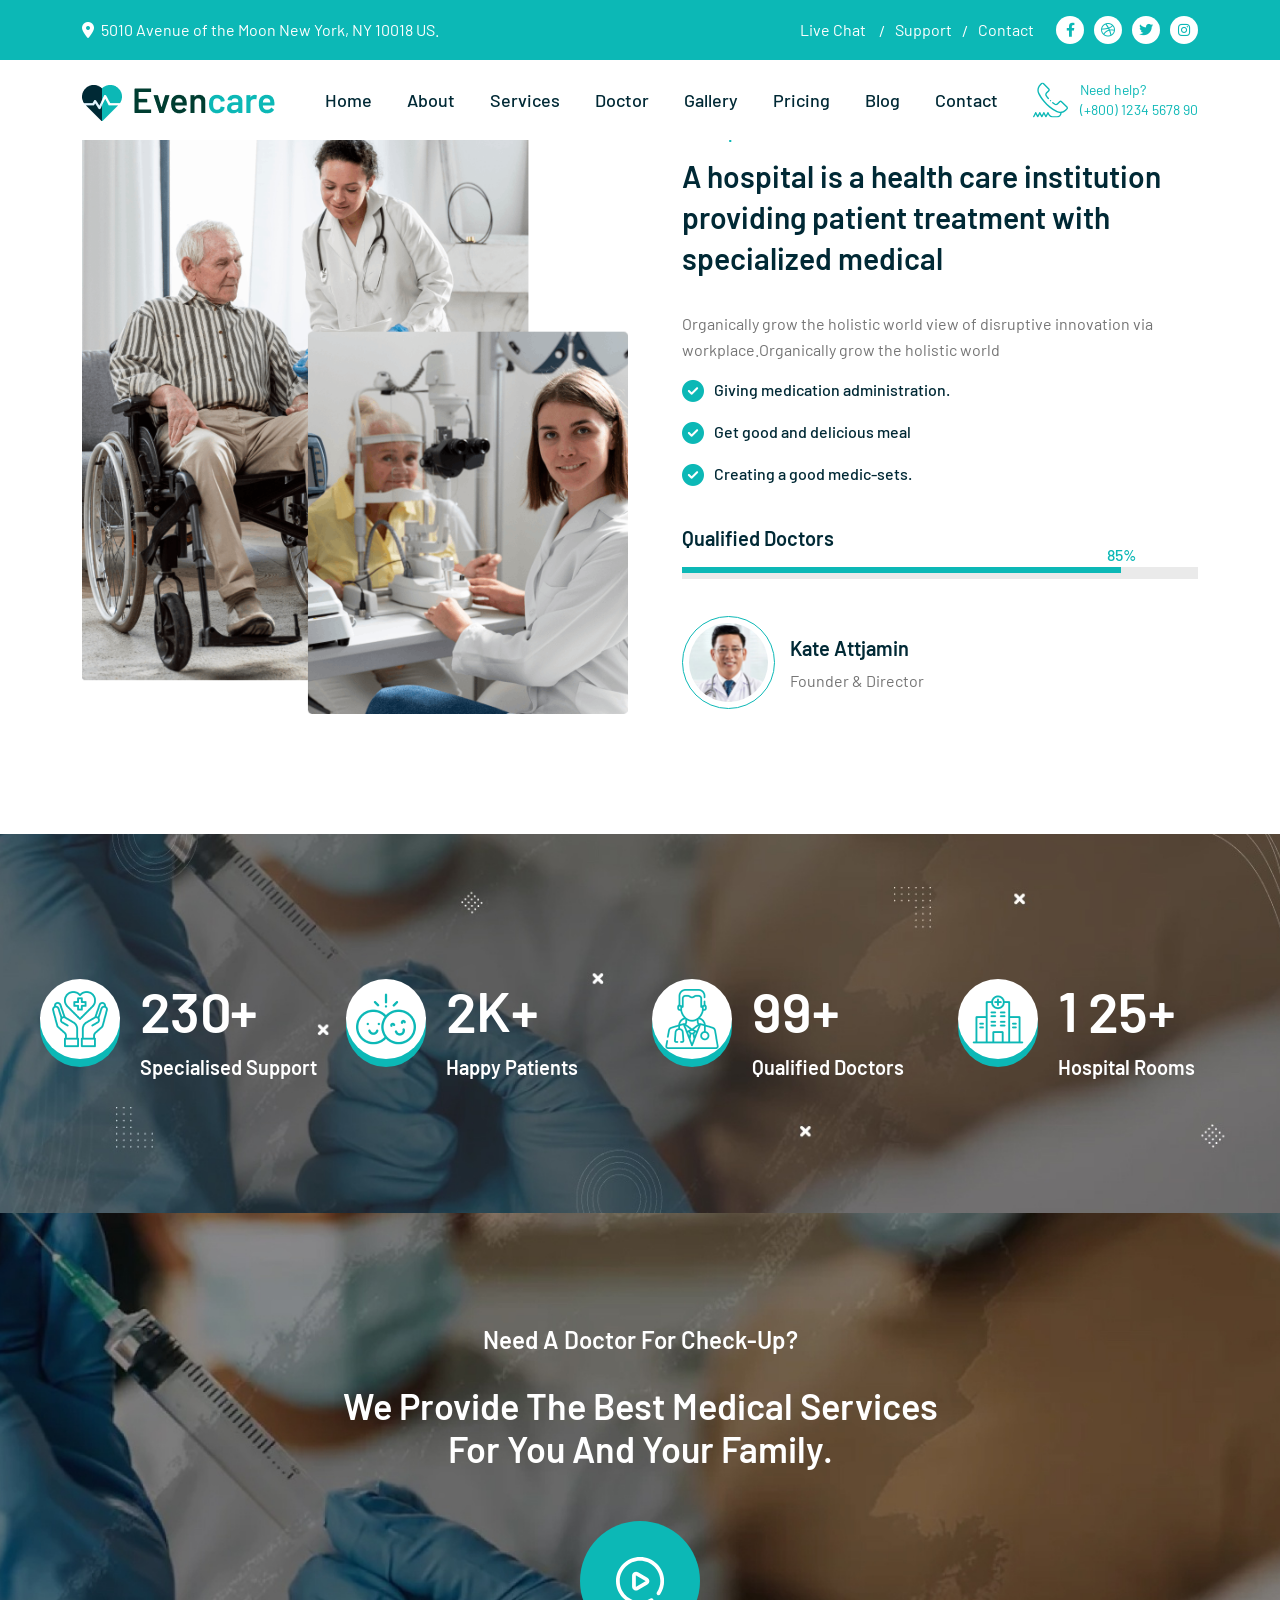
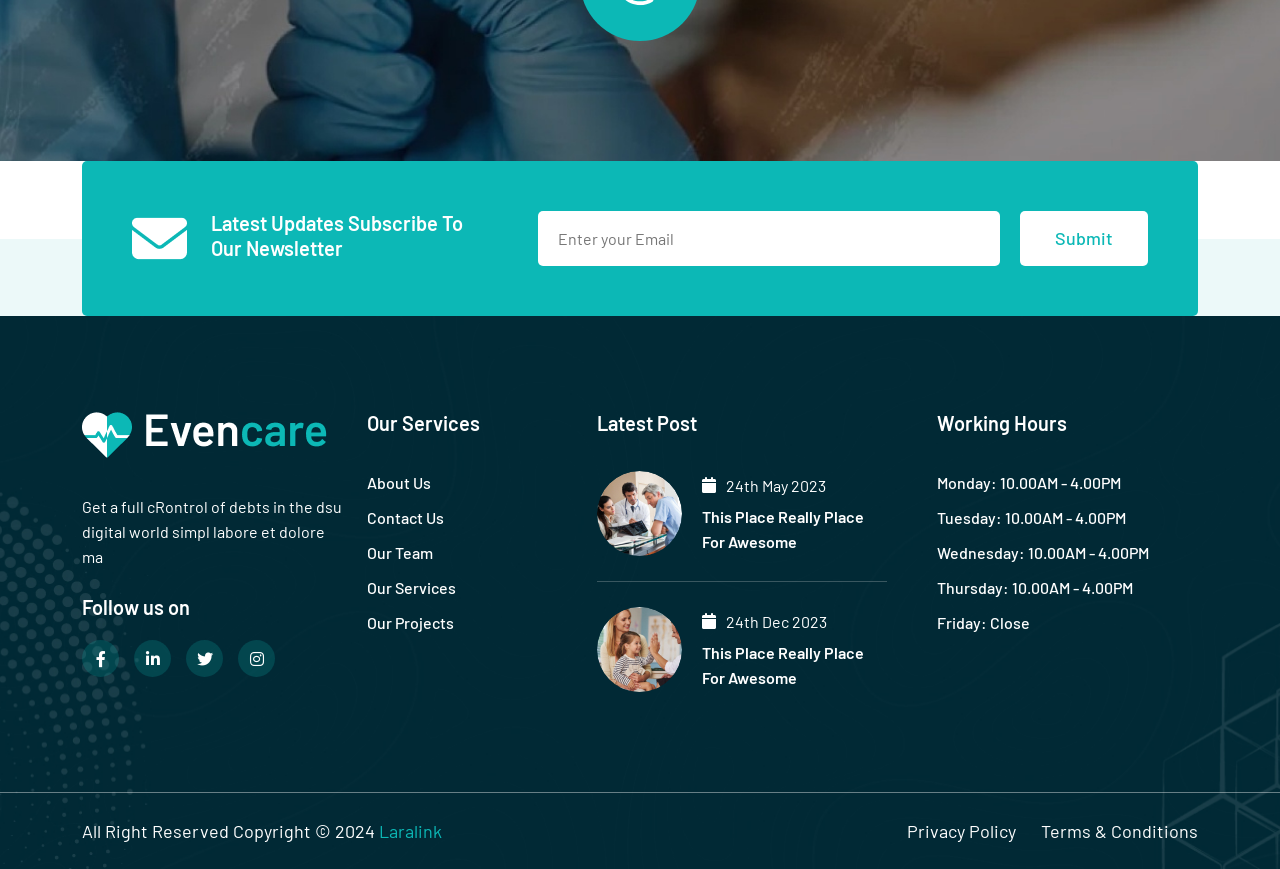
==== about.html @ 6deaa84b "Create about.html page" ====
<!DOCTYPE html>
<html class="no-js" lang="en">
  <head>
    <!-- Meta Tags -->
    <meta charset="utf-8">
    <meta http-equiv="x-ua-compatible" content="ie=edge">
    <meta name="viewport" content="width=device-width, initial-scale=1">
    <meta name="author" content="Laralink">
    <!-- Favicon Icon -->
    <link rel="icon" href="assets/images/icons/favicon.png">
    <!-- Site Title -->
    <title>Evencare - About</title>
    <link rel="stylesheet" href="assets/css/bootstrap.min.css">
    <link rel="stylesheet" href="assets/css/fontawesome.min.css">
    <link rel="stylesheet" href="assets/css/animate.css">
    <link rel="stylesheet" href="assets/css/animated-text.css">
    <link rel="stylesheet" href="assets/css/slick.min.css">
    <link rel="stylesheet" href="assets/css/light_gallery.min.css">
    <link rel="stylesheet" href="assets/css/odometer.css">
    <link rel="stylesheet" href="assets/css/timepicker.min.css">
    <link rel="stylesheet" href="assets/css/jquery-ui.min.css">
    <link rel="stylesheet" href="assets/css/select2.min.css">
    <link rel="stylesheet" href="assets/css/style.css">
    <style>
      .cs_preloader { animation: autoHidePreloader 0.5s 3s forwards; }
      @keyframes autoHidePreloader { to { opacity: 0; visibility: hidden; pointer-events: none; } }
    </style>
  </head>
  <body>

  <!-- Start Header Section -->
  <header class="cs_site_header cs_style_1 cs_sticky_header">
    <div class="cs_top_header cs_accent_bg_v1">
      <div class="container">
        <div class="cs_top_header_in">
          <div class="cs_top_header_left">
           <div class="cs_top_nav cs_fs_16 cs_white_color">
              <i class="fa-solid fa-location-dot"></i>5010 Avenue of the Moon New York, NY 10018 US.
            </div>
          </div>
          <div class="cs_top_header_right">
            <ul class="cs_top_nav  cs_mp0">
              <li><a href="#">Live Chat </a></li>
              <li><a href="#">Support</a></li>
              <li><a href="#">Contact</a></li>
            </ul>
            <div class="cs_social_btns cs_style_1">
              <a href="https://www.facebook.com/" target="_blank"> <i class="fa-brands fa-facebook-f"></i></a>
              <a href="https://dribbble.com/" target="_blank"> <i class="fa-brands fa-dribbble"></i></a>
              <a href="https://twitter.com/" target="_blank"><i class="fa-brands fa-twitter"></i></a>
              <a href="https://www.instagram.com/" target="_blank"><i class="fa-brands fa-instagram"></i></a>
            </div>
          </div>
        </div>
      </div>
    </div>
    <div class="cs_main_header">
      <div class="container">
        <div class="cs_main_header_in">
          <div class="cs_main_header_left">
            <a class="cs_site_branding" href="index.html">
              <img src="assets/images/logo.png" alt="Logo">
            </a>
            <div class="cs_nav cs_primary_font">
              <ul class="cs_nav_list cs_fs_18">
                <li><a href="index.html">Home</a></li>
                <li><a href="about.html">About</a></li>
                <li><a href="services.html">Services</a></li>
                <li><a href="doctors.html">Doctor</a></li>
                <li><a href="gallery.html">Gallery</a></li>
                <li><a href="pricing.html">Pricing</a></li>
                <li><a href="blog.html">Blog</a></li>
                <li><a href="contact.html">Contact</a></li>
              </ul>
            </div>
          </div>
          <div class="cs_main_header_right cs_accent_color_v1">
            <div class="cs_header_contact">
              <div class="cs_header_contact_icon text-accent">
               <img src="assets/images/icons/phone_icon_3.svg" alt="">
              </div>
              <div class="cs_header_contact_right">
                <h3 class="cs_fs_14 cs_normal cs_accent_color_v1 mb-0">Need help?</h3>
                <h3 class="cs_fs_14 cs_normal cs_accent_color_v1 mb-0">(+800) 1234 5678 90</h3>
              </div>
            </div>
          </div>
        </div>
      </div>
    </div>
  </header>
  <!-- End Header Section -->

  <!-- Start About Section -->
   <section class="cs_about cs_style_1" id="about">
    <div class="cs_height_120 cs_height_lg_80"></div>
    <div class="container">
      <div class="row cs_gap_y_40 align-items-center">
        <div class="col-lg-6">
          <div class="cs_about_thumb wow fadeInLeft">
            <img src="assets/images/about_left.png" alt="About Thumb">
          </div>
        </div>
        <div class="col-lg-6">
          <div class="cs_pl_30">
            <div class="cs_section_heading cs_style_1">
              <h3 class="cs_section_title_up cs_accent_color_v1 cs_semibold cs_fs_18">A Hospital is a Health</h3>
              <h2 class="cs_section_title cs_semibold cs_fs_35 mb-0">A hospital is a health care institution providing patient treatment with specialized medical</h2>
            </div>
            <div class="cs_height_32 cs_height_lg_20"></div>
              <p class="cs_about_text">Organically grow the holistic world view of disruptive innovation via workplace.Organically grow the holistic world</p>
            <ul class="cs_list cs_style_1 cs_mp0 cs_primary_color cs_medium">
              <li>
                <i class="fa-solid fa-circle-check cs_accent_color_v1"></i>
                Giving medication administration.</li>
              <li>
                <i class="fa-solid fa-circle-check cs_accent_color_v1"></i>
                Get good and delicious meal</li>
              <li>
                <i class="fa-solid fa-circle-check cs_accent_color_v1"></i>
                Creating a good medic-sets.
              </li>
            </ul>
              <div class="cs_review_progress_wrap">
                <div class="cs_progress_text">
                  <h3 class="cs_fs_20 cs_semibold mb-0">Qualified Doctors</h3>
                </div>
                <div class="cs_progress_container">
                  <div class="cs_progress" data-progress="85">
                    <div class="cs_progress_percentage">
                      <div class="progress_value"><span>85%</span></div>
                    </div>
                  </div>
                </div>
              </div>
              <div class="cs_author_card">
                <div class="cs_author_thumb cs_center">
                  <img src="assets/images/avatar_1.jpeg" alt="Author">
                </div>
                <div class="cs_author_info">
                  <h3 class="cs_author_title cs_fs_20 cs_semibold">Kate Attjamin</h3>
                  <p class="mb-0">Founder & Director</p>
                </div>
              </div>
          </div>
        </div>
      </div>
    </div>
    <div class="cs_height_120 cs_height_lg_80"></div>
  </section>
  <!-- End About Section -->

  <!-- Start Counter Section -->
  <section class="cs_counting cs_bg_filed cs_primary_bg" data-src="assets/images/counter_bg.jpeg">
    <div class="cs_height_133 cs_height_lg_80"></div>
    <div class="container-fluid">
      <div class="row cs_gap_y_40 align-items-center justify-content-between">
        <div class="col-xl-3 col-md-6">
          <div class="cs_funfact cs_style_1">
            <div class="cs_funfact_icon cs_center">
              <img src="assets/images/icons/funfact_icon_1.png" alt="Icon">
            </div>
            <div class="cs_funfact_text">
              <h2 class="cs_counter_number cs_fs_65 cs_white_color d-flex align-items-center cs_semibold"><span
                  data-count-to="230" class="odometer"></span>+</h2>
              <p class="cs_counter_title cs_fs_24 cs_semibold cs_white_color mb-0">Specialised Support</p>
            </div>
          </div>
        </div>
        <div class="col-xl-3 col-md-6">
          <div class="cs_funfact cs_style_1">
            <div class="cs_funfact_icon cs_center">
              <img src="assets/images/icons/funfact_icon_2.png" alt="Icon">
            </div>
            <div class="cs_funfact_text">
              <h2 class="cs_counter_number cs_fs_65 cs_white_color d-flex align-items-center cs_semibold"><span data-count-to="2" class="odometer"></span>K+</h2>
              <p class="cs_counter_title cs_fs_24 cs_semibold cs_white_color mb-0">Happy Patients</p>
            </div>
          </div>
        </div>
        <div class="col-xl-3 col-md-6">
          <div class="cs_funfact cs_style_1">
            <div class="cs_funfact_icon cs_center">
              <img src="assets/images/icons/funfact_icon_3.png" alt="Icon">
            </div>
            <div class="cs_funfact_text">
              <h2 class="cs_counter_number cs_fs_65 cs_white_color d-flex align-items-center cs_semibold"><span
                  data-count-to="99" class="odometer"></span>+</h2>
              <p class="cs_counter_title cs_fs_24 cs_semibold cs_white_color mb-0">Qualified Doctors</p>
            </div>
          </div>
        </div>
        <div class="col-xl-3 col-md-6">
          <div class="cs_funfact cs_style_1">
            <div class="cs_funfact_icon cs_center">
              <img src="assets/images/icons/funfact_icon_4.png" alt="Icon">
            </div>
            <div class="cs_funfact_text">
              <h2 class="cs_counter_number cs_fs_65 cs_white_color d-flex align-items-center cs_semibold"><span
                  data-count-to="125" class="odometer"></span>+</h2>
              <p class="cs_counter_title cs_fs_24 cs_semibold cs_white_color mb-0">Hospital Rooms</p>
            </div>
          </div>
        </div>
      </div>
    </div>
    <div class="cs_height_133 cs_height_lg_80"></div>
  </section>
  <!-- End Counter Section -->

  <!-- Start Video Block Section -->
  <section class="cs_video_block cs_style_1 cs_primary_bg cs_bg_filed" data-src="assets/images/video_block_bg_1.jpeg">
    <div class="cs_height_120 cs_height_lg_80"></div>
    <div class="container">
      <div class="cs_section_heading cs_style_1 text-center">
        <h3 class="cs_section_title_up cs_white_color cs_semibold cs_fs_30">Need a Doctor for Check-up?</h3>
        <h2 class="cs_section_title cs_semibold cs_fs_45 cs_white_color wow fadeInDown mb-0">We Provide The Best Medical Services <br> For You And Your Family.</h2>
      </div>
      <div class="cs_height_50 cs_height_lg_40"></div>
      <a href="https://www.youtube.com/embed/2MEy18SPIDM" class="cs_player_btn cs_center cs_accent_bg_v1 cs_radius_50 cs_video_open">
        <img src="assets/images/icons/play_icon.svg" alt="Icon">
      </a>
    </div>
    <div class="cs_height_120 cs_height_lg_80"></div>
  </section>
  <!-- End Video Block Section -->

  <!-- Start Newsletter Section -->
  <section class="cs_newsletter_1_wrap">
    <div class="container">
      <div class="cs_newsletter cs_style_1 cs_accent_bg_v1 wow fadeIn">
        <div class="cs_newsletter_left d-flex gap-4">
          <div class="cs_newsletter_icon">
            <img src="assets/images/icons/envelop_icon.png" alt="Icon">
          </div>
          <h2 class="cs_newsletter_title cs_fs_24 cs_semibold mb-0 cs_white_color">Latest Updates Subscribe To <br> Our Newsletter</h2>
        </div>
        <form action="#" class="cs_newsletter_form">
          <input type="text" name="email" class="cs_newsletter_form_field cs_radius_2" placeholder="Enter your Email">
          <button type="submit" class="cs_btn cs_style_1 cs_fs_18 cs_medium cs_white_bg cs_accent_color_v1">Submit</button>
        </form>
      </div>
    </div>
  </section>
  <!-- End Newsletter Section -->

  <!-- Start footer -->
  <footer class="cs_footer cs_style_1 cs_bg_filed cs_primary_bg" data-src="assets/images/footer_bg.jpeg">
    <div class="container">
      <div class="cs_height_95 cs_height_lg_65"></div>
      <div class="cs_footer_main">
        <div class="row cs_gap_y_30">
          <div class="col-lg-3">
            <div class="cs_footer_widget cs_text_widget">
              <img src="assets/images/footer_logo.png" alt="Logo">
              <p class="cs_fs_18 cs_white_color">Get a full cRontrol of debts in the dsu digital world simpl labore et dolore ma</p>
              <h3 class="cs_fs_24 cs_white_color cs_semibold">Follow us on</h3>
              <div class="cs_social_btns cs_style_1 cs_white_color">
                <a href="https://www.facebook.com/" target="_blank"><i class="fa-brands fa-facebook-f"></i></a>
                <a href="linkedin.com" target="_blank"><i class="fa-brands fa-linkedin-in"></i></a>
                <a href="https://twitter.com/" target="_blank"><i class="fa-brands fa-twitter"></i></a>
                <a href="https://www.instagram.com/" target="_blank"><i class="fa-brands fa-instagram"></i></a>
              </div>
            </div>
          </div>
          <div class="col-lg-2">
            <div class="cs_footer_widget cs_menu_widget">
                  <h3 class="cs_footer_widget_title cs_fs_24 cs_semibold cs_white_color">Our Services</h3>
                  <ul class="cs_fs_18 cs_white_color cs_fs_18 cs_medium cs_mp0">
                    <li><a href="about.html">About Us</a></li>
                    <li><a href="contact.html">Contact Us</a></li>
                    <li><a href="doctors.html">Our Team</a></li>
                    <li><a href="services.html">Our Services</a></li>
                    <li><a href="gallery.html">Our Projects</a></li>
                  </ul>
                </div>
              </div>
              <div class="col-lg-4">
                <div class="cs_footer_widget cs_post_widget">
                  <h3 class="cs_footer_widget_title cs_fs_24 cs_semibold cs_white_color">Latest Post</h3>
                  <article class="cs_post cs_style_2">
                    <a href="blog.html" class="cs_post_thumb cs_zoom">
                      <img src="assets/images/latest_post_1.jpeg" alt="Post Thumb" class="cs_zoom_in">
                    </a>
                    <div class="cs_post_info">
                      <div class="cs_post_meta cs_white_color">
                        <i class="fa-solid fa-calendar"></i>24th May 2023
                      </div>
                      <h3 class="cs_post_title cs_fs_18 cs_white_color cs_semibold mb-0"><a href="blog.html">This Place Really Place For Awesome</a></h3>
                    </div>
                  </article>
                  <hr>
                  <article class="cs_post cs_style_2">
                    <a href="blog.html" class="cs_post_thumb cs_zoom">
                      <img src="assets/images/latest_post_2.jpeg" alt="Post Thumb" class="cs_zoom_in">
                    </a>
                    <div class="cs_post_info">
                      <div class="cs_post_meta cs_white_color">
                        <i class="fa-solid fa-calendar"></i>24th Dec 2023
                      </div>
                      <h3 class="cs_post_title cs_fs_18 cs_white_color cs_semibold mb-0"><a href="blog.html">This Place Really Place For Awesome</a></h3>
                    </div>
                  </article>
                </div>
              </div>
              <div class="col-lg-3">
                <div class="cs_footer_widget cs_menu_widget">
                  <h3 class="cs_footer_widget_title cs_fs_24 cs_semibold cs_white_color">Working Hours</h3>
                  <ul class="cs_contact_info cs_fs_18 cs_white_color cs_medium cs_mp0">
                    <li>Monday: 10.00AM - 4.00PM </li>
                    <li>Tuesday: 10.00AM - 4.00PM </li>
                    <li>Wednesday: 10.00AM - 4.00PM</li>
                    <li>Thursday: 10.00AM - 4.00PM </li>
                    <li>Friday: Close</li>
                  </ul>
                </div>
              </div>
        </div>
      </div>
    </div>
    <div class="cs_footer_bottom">
      <div class="container">
        <div class="cs_footer_bottom_text">
          <div class="cs-copyright cs_fs_18 cs_white_color">All Right Reserved Copyright &copy; 2024 <a
              href="https://themeforest.net/user/laralink" target="_blank" class="cs_profile_link cs_accent_color_v1">Laralink</a>
          </div>
          <ul class="cs_footer_links cs_mp0  cs_fs_18 cs_white_color">
            <li><a href="#">Privacy Policy</a></li>
            <li><a href="#">Terms & Conditions</a></li>
          </ul>
        </div>
      </div>
    </div>
  </footer>
  <!-- End footer -->

  <!-- Script -->
  <script src="assets/js/jquery-3.6.0.min.js"></script>
  <script src="assets/js/wow.min.js"></script>
  <script src="assets/js/jquery.slick.min.js"></script>
  <script src="assets/js/light_gallery.min.js"></script>
  <script src="assets/js/odometer.js"></script>
  <script src="assets/js/isotope.pkg.min.js"></script>
  <script src="assets/js/jquery-timepicker.min.js"></script>
  <script src="assets/js/jquery-ui.min.js"></script>
  <script src="assets/js/select2.min.js"></script>
  <script src="assets/js/animated-text.min.js"></script>
  <script src="assets/js/ripple.min.js"></script>
  <script src="assets/js/YTPlayer.min.js"></script>
  <script src="assets/js/main.js"></script>
  <script>
    $('.cs_newsletter_form').on('submit', function(e) {
      e.preventDefault();
      alert('Thank you! You have been subscribed to our newsletter.');
      this.reset();
    });
  </script>
  </body>
</html>
---- assets/css/animated-text.css ----
/* -------------------------------- 

Primary style

-------------------------------- */
/* *, *::after, *::before {
  -webkit-box-sizing: border-box;
  -moz-box-sizing: border-box;
  box-sizing: border-box;
}

html * {
  -webkit-font-smoothing: antialiased;
  -moz-osx-font-smoothing: grayscale;
}

html {
  font-size: 62.5%;
}

body {
  font-size: 1.6rem;
  font-family: sans-serif;
  color: #aebcb9;
  background-color: #0d0d0d;
}

a {
  text-decoration: none;
}

.cs_title {
  position: relative;
  height: 160px;
  line-height: 230px;
  text-align: center;
}
.cs_title h1 {
  font-size: 2.4rem;
  font-weight: 700;
}
@media only screen and (min-width: 768px) {
  .cs_title {
    line-height: 250px;
  }
}
@media only screen and (min-width: 1170px) {
  .cs_title {
    height: 200px;
    line-height: 300px;
  }
  .cs_title h1 {
    font-size: 3rem;
  }
}

.cs_intro {
  width: 90%;
  max-width: 768px;
  text-align: center;
}

.cs_intro {
  margin: 4em auto;
}
@media only screen and (min-width: 768px) {
  .cs_intro {
    margin: 5em auto;
  }
}
@media only screen and (min-width: 1170px) {
  .cs_intro {
    margin: 6em auto;
  }
} */

.cs_headline {
  font-size: 3rem;
  line-height: 1.2;
}
@media only screen and (min-width: 768px) {
  .cs_headline {
    font-size: 4.4rem;
  }
}
@media only screen and (min-width: 1170px) {
  .cs_headline {
    font-size: 6rem;
  }
}

.cs_words_wrapper {
  display: inline-block;
  position: relative;
  text-align: left;
 
}
.cs_words_wrapper b {
  display: inline-block;
  position: absolute;
  white-space: nowrap;
  left: 0;
  top: 0;
}
.cs_words_wrapper b.is-visible {
  position: relative;
}
.no-js .cs_words_wrapper b {
  opacity: 0;
}
.no-js .cs_words_wrapper b.is-visible {
  opacity: 1;
}
/* -------------------------------- 

xrotate-1 

-------------------------------- */
/* .cs_headline.rotate-1 .cs_words_wrapper {
  -webkit-perspective: 300px;
  -moz-perspective: 300px;
  perspective: 300px;
} */
/* .cs_headline.rotate-1 b {
  opacity: 0;
  -webkit-transform-origin: 50% 100%;
  -moz-transform-origin: 50% 100%;
  -ms-transform-origin: 50% 100%;
  -o-transform-origin: 50% 100%;
  transform-origin: 50% 100%;
  -webkit-transform: rotateX(180deg);
  -moz-transform: rotateX(180deg);
  -ms-transform: rotateX(180deg);
  -o-transform: rotateX(180deg);
  transform: rotateX(180deg);
} */
/* .cs_headline.rotate-1 b.is-visible {
  opacity: 1;
  -webkit-transform: rotateX(0deg);
  -moz-transform: rotateX(0deg);
  -ms-transform: rotateX(0deg);
  -o-transform: rotateX(0deg);
  transform: rotateX(0deg);
  -webkit-animation: cd-rotate-1-in 1.2s;
  -moz-animation: cd-rotate-1-in 1.2s;
  animation: cd-rotate-1-in 1.2s;
} */
/* .cs_headline.rotate-1 b.is-hidden {
  -webkit-transform: rotateX(180deg);
  -moz-transform: rotateX(180deg);
  -ms-transform: rotateX(180deg);
  -o-transform: rotateX(180deg);
  transform: rotateX(180deg);
  -webkit-animation: cd-rotate-1-out 1.2s;
  -moz-animation: cd-rotate-1-out 1.2s;
  animation: cd-rotate-1-out 1.2s;
} */

@-webkit-keyframes cd-rotate-1-in {
  0% {
    -webkit-transform: rotateX(180deg);
    opacity: 0;
  }
  35% {
    -webkit-transform: rotateX(120deg);
    opacity: 0;
  }
  65% {
    opacity: 0;
  }
  100% {
    -webkit-transform: rotateX(360deg);
    opacity: 1;
  }
}
@-moz-keyframes cd-rotate-1-in {
  0% {
    -moz-transform: rotateX(180deg);
    opacity: 0;
  }
  35% {
    -moz-transform: rotateX(120deg);
    opacity: 0;
  }
  65% {
    opacity: 0;
  }
  100% {
    -moz-transform: rotateX(360deg);
    opacity: 1;
  }
}
@keyframes cd-rotate-1-in {
  0% {
    -webkit-transform: rotateX(180deg);
    -moz-transform: rotateX(180deg);
    -ms-transform: rotateX(180deg);
    -o-transform: rotateX(180deg);
    transform: rotateX(180deg);
    opacity: 0;
  }
  35% {
    -webkit-transform: rotateX(120deg);
    -moz-transform: rotateX(120deg);
    -ms-transform: rotateX(120deg);
    -o-transform: rotateX(120deg);
    transform: rotateX(120deg);
    opacity: 0;
  }
  65% {
    opacity: 0;
  }
  100% {
    -webkit-transform: rotateX(360deg);
    -moz-transform: rotateX(360deg);
    -ms-transform: rotateX(360deg);
    -o-transform: rotateX(360deg);
    transform: rotateX(360deg);
    opacity: 1;
  }
}
@-webkit-keyframes cd-rotate-1-out {
  0% {
    -webkit-transform: rotateX(0deg);
    opacity: 1;
  }
  35% {
    -webkit-transform: rotateX(-40deg);
    opacity: 1;
  }
  65% {
    opacity: 0;
  }
  100% {
    -webkit-transform: rotateX(180deg);
    opacity: 0;
  }
}
@-moz-keyframes cd-rotate-1-out {
  0% {
    -moz-transform: rotateX(0deg);
    opacity: 1;
  }
  35% {
    -moz-transform: rotateX(-40deg);
    opacity: 1;
  }
  65% {
    opacity: 0;
  }
  100% {
    -moz-transform: rotateX(180deg);
    opacity: 0;
  }
}
@keyframes cd-rotate-1-out {
  0% {
    -webkit-transform: rotateX(0deg);
    -moz-transform: rotateX(0deg);
    -ms-transform: rotateX(0deg);
    -o-transform: rotateX(0deg);
    transform: rotateX(0deg);
    opacity: 1;
  }
  35% {
    -webkit-transform: rotateX(-40deg);
    -moz-transform: rotateX(-40deg);
    -ms-transform: rotateX(-40deg);
    -o-transform: rotateX(-40deg);
    transform: rotateX(-40deg);
    opacity: 1;
  }
  65% {
    opacity: 0;
  }
  100% {
    -webkit-transform: rotateX(180deg);
    -moz-transform: rotateX(180deg);
    -ms-transform: rotateX(180deg);
    -o-transform: rotateX(180deg);
    transform: rotateX(180deg);
    opacity: 0;
  }
}
/* -------------------------------- 

xtype 

-------------------------------- */
/* .cs_headline.type .cs_words_wrapper {
  vertical-align: top;
  overflow: hidden;
} */
.cs_headline.type .cs_words_wrapper::after {
  /* vertical bar */
  /* content: '';
  position: absolute;
  right: 0;
  top: 50%;
  bottom: auto;
  -webkit-transform: translateY(-50%);
  -moz-transform: translateY(-50%);
  -ms-transform: translateY(-50%);
  -o-transform: translateY(-50%);
  transform: translateY(-50%);
  height: 90%;
  width: 1px;
  background-color: #aebcb9; */
}
.cs_headline.type .cs_words_wrapper.waiting::after {
  -webkit-animation: cd-pulse 1s infinite;
  -moz-animation: cd-pulse 1s infinite;
  animation: cd-pulse 1s infinite;
}
/* .cs_headline.type .cs_words_wrapper.selected {
  background-color: #aebcb9;
}
.cs_headline.type .cs_words_wrapper.selected::after {
  visibility: hidden;
}
.cs_headline.type .cs_words_wrapper.selected b {
  color: #0d0d0d;
}
.cs_headline.type b {
  visibility: hidden;
}
.cs_headline.type b.is-visible {
  visibility: visible;
}
.cs_headline.type i {
  position: absolute;
  visibility: hidden;
}
.cs_headline.type i.in {
  position: relative;
  visibility: visible;
} */

@-webkit-keyframes cd-pulse {
  0% {
    -webkit-transform: translateY(-50%) scale(1);
    opacity: 1;
  }
  40% {
    -webkit-transform: translateY(-50%) scale(0.9);
    opacity: 0;
  }
  100% {
    -webkit-transform: translateY(-50%) scale(0);
    opacity: 0;
  }
}
@-moz-keyframes cd-pulse {
  0% {
    -moz-transform: translateY(-50%) scale(1);
    opacity: 1;
  }
  40% {
    -moz-transform: translateY(-50%) scale(0.9);
    opacity: 0;
  }
  100% {
    -moz-transform: translateY(-50%) scale(0);
    opacity: 0;
  }
}
@keyframes cd-pulse {
  0% {
    -webkit-transform: translateY(-50%) scale(1);
    -moz-transform: translateY(-50%) scale(1);
    -ms-transform: translateY(-50%) scale(1);
    -o-transform: translateY(-50%) scale(1);
    transform: translateY(-50%) scale(1);
    opacity: 1;
  }
  40% {
    -webkit-transform: translateY(-50%) scale(0.9);
    -moz-transform: translateY(-50%) scale(0.9);
    -ms-transform: translateY(-50%) scale(0.9);
    -o-transform: translateY(-50%) scale(0.9);
    transform: translateY(-50%) scale(0.9);
    opacity: 0;
  }
  100% {
    -webkit-transform: translateY(-50%) scale(0);
    -moz-transform: translateY(-50%) scale(0);
    -ms-transform: translateY(-50%) scale(0);
    -o-transform: translateY(-50%) scale(0);
    transform: translateY(-50%) scale(0);
    opacity: 0;
  }
}
/* -------------------------------- 

xrotate-2 

-------------------------------- */
/* .cs_headline.rotate-2 .cs_words_wrapper {
  -webkit-perspective: 300px;
  -moz-perspective: 300px;
  perspective: 300px;
} */
/* .cs_headline.rotate-2 i, .cs_headline.rotate-2 em {
  display: inline-block;
  -webkit-backface-visibility: hidden;
  backface-visibility: hidden;
}
.cs_headline.rotate-2 b {
  opacity: 0;
} */
/* .cs_headline.rotate-2 i {
  -webkit-transform-style: preserve-3d;
  -moz-transform-style: preserve-3d;
  -ms-transform-style: preserve-3d;
  -o-transform-style: preserve-3d;
  transform-style: preserve-3d;
  -webkit-transform: translateZ(-20px) rotateX(90deg);
  -moz-transform: translateZ(-20px) rotateX(90deg);
  -ms-transform: translateZ(-20px) rotateX(90deg);
  -o-transform: translateZ(-20px) rotateX(90deg);
  transform: translateZ(-20px) rotateX(90deg);
  opacity: 0;
} */
/* .is-visible .cs_headline.rotate-2 i {
  opacity: 1;
}
.cs_headline.rotate-2 i.in {
  -webkit-animation: cd-rotate-2-in 0.4s forwards;
  -moz-animation: cd-rotate-2-in 0.4s forwards;
  animation: cd-rotate-2-in 0.4s forwards;
}
.cs_headline.rotate-2 i.out {
  -webkit-animation: cd-rotate-2-out 0.4s forwards;
  -moz-animation: cd-rotate-2-out 0.4s forwards;
  animation: cd-rotate-2-out 0.4s forwards;
} */
/* .cs_headline.rotate-2 em {
  -webkit-transform: translateZ(20px);
  -moz-transform: translateZ(20px);
  -ms-transform: translateZ(20px);
  -o-transform: translateZ(20px);
  transform: translateZ(20px);
} */

/* .no-csstransitions .cs_headline.rotate-2 i {
  -webkit-transform: rotateX(0deg);
  -moz-transform: rotateX(0deg);
  -ms-transform: rotateX(0deg);
  -o-transform: rotateX(0deg);
  transform: rotateX(0deg);
  opacity: 0;
}
.no-csstransitions .cs_headline.rotate-2 i em {
  -webkit-transform: scale(1);
  -moz-transform: scale(1);
  -ms-transform: scale(1);
  -o-transform: scale(1);
  transform: scale(1);
}

.no-csstransitions .cs_headline.rotate-2 .is-visible i {
  opacity: 1;
} */

@-webkit-keyframes cd-rotate-2-in {
  0% {
    opacity: 0;
    -webkit-transform: translateZ(-20px) rotateX(90deg);
  }
  60% {
    opacity: 1;
    -webkit-transform: translateZ(-20px) rotateX(-10deg);
  }
  100% {
    opacity: 1;
    -webkit-transform: translateZ(-20px) rotateX(0deg);
  }
}
@-moz-keyframes cd-rotate-2-in {
  0% {
    opacity: 0;
    -moz-transform: translateZ(-20px) rotateX(90deg);
  }
  60% {
    opacity: 1;
    -moz-transform: translateZ(-20px) rotateX(-10deg);
  }
  100% {
    opacity: 1;
    -moz-transform: translateZ(-20px) rotateX(0deg);
  }
}
@keyframes cd-rotate-2-in {
  0% {
    opacity: 0;
    -webkit-transform: translateZ(-20px) rotateX(90deg);
    -moz-transform: translateZ(-20px) rotateX(90deg);
    -ms-transform: translateZ(-20px) rotateX(90deg);
    -o-transform: translateZ(-20px) rotateX(90deg);
    transform: translateZ(-20px) rotateX(90deg);
  }
  60% {
    opacity: 1;
    -webkit-transform: translateZ(-20px) rotateX(-10deg);
    -moz-transform: translateZ(-20px) rotateX(-10deg);
    -ms-transform: translateZ(-20px) rotateX(-10deg);
    -o-transform: translateZ(-20px) rotateX(-10deg);
    transform: translateZ(-20px) rotateX(-10deg);
  }
  100% {
    opacity: 1;
    -webkit-transform: translateZ(-20px) rotateX(0deg);
    -moz-transform: translateZ(-20px) rotateX(0deg);
    -ms-transform: translateZ(-20px) rotateX(0deg);
    -o-transform: translateZ(-20px) rotateX(0deg);
    transform: translateZ(-20px) rotateX(0deg);
  }
}
@-webkit-keyframes cd-rotate-2-out {
  0% {
    opacity: 1;
    -webkit-transform: translateZ(-20px) rotateX(0);
  }
  60% {
    opacity: 0;
    -webkit-transform: translateZ(-20px) rotateX(-100deg);
  }
  100% {
    opacity: 0;
    -webkit-transform: translateZ(-20px) rotateX(-90deg);
  }
}
@-moz-keyframes cd-rotate-2-out {
  0% {
    opacity: 1;
    -moz-transform: translateZ(-20px) rotateX(0);
  }
  60% {
    opacity: 0;
    -moz-transform: translateZ(-20px) rotateX(-100deg);
  }
  100% {
    opacity: 0;
    -moz-transform: translateZ(-20px) rotateX(-90deg);
  }
}
@keyframes cd-rotate-2-out {
  0% {
    opacity: 1;
    -webkit-transform: translateZ(-20px) rotateX(0);
    -moz-transform: translateZ(-20px) rotateX(0);
    -ms-transform: translateZ(-20px) rotateX(0);
    -o-transform: translateZ(-20px) rotateX(0);
    transform: translateZ(-20px) rotateX(0);
  }
  60% {
    opacity: 0;
    -webkit-transform: translateZ(-20px) rotateX(-100deg);
    -moz-transform: translateZ(-20px) rotateX(-100deg);
    -ms-transform: translateZ(-20px) rotateX(-100deg);
    -o-transform: translateZ(-20px) rotateX(-100deg);
    transform: translateZ(-20px) rotateX(-100deg);
  }
  100% {
    opacity: 0;
    -webkit-transform: translateZ(-20px) rotateX(-90deg);
    -moz-transform: translateZ(-20px) rotateX(-90deg);
    -ms-transform: translateZ(-20px) rotateX(-90deg);
    -o-transform: translateZ(-20px) rotateX(-90deg);
    transform: translateZ(-20px) rotateX(-90deg);
  }
}
/* -------------------------------- 

xloading-bar 

-------------------------------- */
.cs_headline.loading-bar span {
  display: inline-block;
  padding: .2em 0;
}
.cs_headline.loading-bar .cs_words_wrapper {
  overflow: hidden;
  vertical-align: top;
}
.cs_headline.loading-bar .cs_words_wrapper::after {
  /* loading bar */
  content: '';
  position: absolute;
  left: 0;
  bottom: 0;
  height: 3px;
  width: 0;
  background: #0096a7;
  z-index: 2;
  -webkit-transition: width 0.3s -0.1s;
  -moz-transition: width 0.3s -0.1s;
  transition: width 0.3s -0.1s;
}
.cs_headline.loading-bar .cs_words_wrapper.is-loading::after {
  width: 100%;
  -webkit-transition: width 3s;
  -moz-transition: width 3s;
  transition: width 3s;
}
.cs_headline.loading-bar b {
  top: .2em;
  opacity: 0;
  -webkit-transition: opacity 0.3s;
  -moz-transition: opacity 0.3s;
  transition: opacity 0.3s;
}
.cs_headline.loading-bar b.is-visible {
  opacity: 1;
  top: 0;
}

/* -------------------------------- 

xslide 

-------------------------------- */
.cs_headline.slide span {
  display: inline-block;
}
.cs_headline.slide .cs_words_wrapper {
  overflow: hidden;
  vertical-align: top;
}
.cs_headline.slide b {
  opacity: 0;
  top: .2em;
  font-weight: inherit;
}

.cs_headline.slide b.is-visible {
  top: 0;
  opacity: 1;
  -webkit-animation: slide-in 0.7s;
  -moz-animation: slide-in 0.7s;
  animation: slide-in 0.7s;
}
.cs_headline.slide b.is-hidden {
  -webkit-animation: slide-out 0.7s;
  -moz-animation: slide-out 0.7s;
  animation: slide-out 0.7s;
}

@-webkit-keyframes slide-in {
  0% {
    opacity: 0;
    -webkit-transform: translateY(-100%);
  }
  60% {
    opacity: 1;
    -webkit-transform: translateY(20%);
  }
  100% {
    opacity: 1;
    -webkit-transform: translateY(0);
  }
}
@-moz-keyframes slide-in {
  0% {
    opacity: 0;
    -moz-transform: translateY(-100%);
  }
  60% {
    opacity: 1;
    -moz-transform: translateY(20%);
  }
  100% {
    opacity: 1;
    -moz-transform: translateY(0);
  }
}
@keyframes slide-in {
  0% {
    opacity: 0;
    -webkit-transform: translateY(-100%);
    -moz-transform: translateY(-100%);
    -ms-transform: translateY(-100%);
    -o-transform: translateY(-100%);
    transform: translateY(-100%);
  }
  60% {
    opacity: 1;
    -webkit-transform: translateY(20%);
    -moz-transform: translateY(20%);
    -ms-transform: translateY(20%);
    -o-transform: translateY(20%);
    transform: translateY(20%);
  }
  100% {
    opacity: 1;
    -webkit-transform: translateY(0);
    -moz-transform: translateY(0);
    -ms-transform: translateY(0);
    -o-transform: translateY(0);
    transform: translateY(0);
  }
}
@-webkit-keyframes slide-out {
  0% {
    opacity: 1;
    -webkit-transform: translateY(0);
  }
  60% {
    opacity: 0;
    -webkit-transform: translateY(120%);
  }
  100% {
    opacity: 0;
    -webkit-transform: translateY(100%);
  }
}
@-moz-keyframes slide-out {
  0% {
    opacity: 1;
    -moz-transform: translateY(0);
  }
  60% {
    opacity: 0;
    -moz-transform: translateY(120%);
  }
  100% {
    opacity: 0;
    -moz-transform: translateY(100%);
  }
}
@keyframes slide-out {
  0% {
    opacity: 1;
    -webkit-transform: translateY(0);
    -moz-transform: translateY(0);
    -ms-transform: translateY(0);
    -o-transform: translateY(0);
    transform: translateY(0);
  }
  60% {
    opacity: 0;
    -webkit-transform: translateY(120%);
    -moz-transform: translateY(120%);
    -ms-transform: translateY(120%);
    -o-transform: translateY(120%);
    transform: translateY(120%);
  }
  100% {
    opacity: 0;
    -webkit-transform: translateY(100%);
    -moz-transform: translateY(100%);
    -ms-transform: translateY(100%);
    -o-transform: translateY(100%);
    transform: translateY(100%);
  }
}
/* -------------------------------- 

xclip 

-------------------------------- */
.cs_headline.clip span {
  display: inline-block;
  padding: .2em 0;
}
.cs_headline.clip .cs_words_wrapper {
  overflow: hidden;
  vertical-align: top;
}
.cs_headline.clip .cs_words_wrapper:after{
    /* line */
    content: '';
    position: absolute;
    top: 0;
    right: 0;
    width: 2px;
    height: 100%;
    background-color: var(--white);
}
.cs_headline.clip .cs_words_wrapper.cs_primary_color:after{
  background-color: var(--primary);
}
.cs_headline.clip .cs_words_wrapper.cs_accent_color:after{
  background-color: var(--accent);
}
.cs_headline.clip b {
  opacity: 0;
}
.cs_headline.clip b.is-visible {
  opacity: 1;
}

/* -------------------------------- 

xzoom 

-------------------------------- */
.cs_headline.zoom .cs_words_wrapper {
  -webkit-perspective: 300px;
  -moz-perspective: 300px;
  perspective: 300px;
}
.cs_headline.zoom b {
  opacity: 0;
}
.cs_headline.zoom b.is-visible {
  opacity: 1;
  -webkit-animation: zoom-in 0.8s;
  -moz-animation: zoom-in 0.8s;
  animation: zoom-in 0.8s;
}
.cs_headline.zoom b.is-hidden {
  -webkit-animation: zoom-out 0.8s;
  -moz-animation: zoom-out 0.8s;
  animation: zoom-out 0.8s;
}

@-webkit-keyframes zoom-in {
  0% {
    opacity: 0;
    -webkit-transform: translateZ(100px);
  }
  100% {
    opacity: 1;
    -webkit-transform: translateZ(0);
  }
}
@-moz-keyframes zoom-in {
  0% {
    opacity: 0;
    -moz-transform: translateZ(100px);
  }
  100% {
    opacity: 1;
    -moz-transform: translateZ(0);
  }
}
@keyframes zoom-in {
  0% {
    opacity: 0;
    -webkit-transform: translateZ(100px);
    -moz-transform: translateZ(100px);
    -ms-transform: translateZ(100px);
    -o-transform: translateZ(100px);
    transform: translateZ(100px);
  }
  100% {
    opacity: 1;
    -webkit-transform: translateZ(0);
    -moz-transform: translateZ(0);
    -ms-transform: translateZ(0);
    -o-transform: translateZ(0);
    transform: translateZ(0);
  }
}
@-webkit-keyframes zoom-out {
  0% {
    opacity: 1;
    -webkit-transform: translateZ(0);
  }
  100% {
    opacity: 0;
    -webkit-transform: translateZ(-100px);
  }
}
@-moz-keyframes zoom-out {
  0% {
    opacity: 1;
    -moz-transform: translateZ(0);
  }
  100% {
    opacity: 0;
    -moz-transform: translateZ(-100px);
  }
}
@keyframes zoom-out {
  0% {
    opacity: 1;
    -webkit-transform: translateZ(0);
    -moz-transform: translateZ(0);
    -ms-transform: translateZ(0);
    -o-transform: translateZ(0);
    transform: translateZ(0);
  }
  100% {
    opacity: 0;
    -webkit-transform: translateZ(-100px);
    -moz-transform: translateZ(-100px);
    -ms-transform: translateZ(-100px);
    -o-transform: translateZ(-100px);
    transform: translateZ(-100px);
  }
}
/* -------------------------------- 

xrotate-3 

-------------------------------- */
.cs_headline.rotate-3 .cs_words_wrapper {
  -webkit-perspective: 300px;
  -moz-perspective: 300px;
  perspective: 300px;
}
.cs_headline.rotate-3 b {
  opacity: 0;
}
.cs_headline.rotate-3 i {
  display: inline-block;
  -webkit-transform: rotateY(180deg);
  -moz-transform: rotateY(180deg);
  -ms-transform: rotateY(180deg);
  -o-transform: rotateY(180deg);
  transform: rotateY(180deg);
  -webkit-backface-visibility: hidden;
  backface-visibility: hidden;
}
.is-visible .cs_headline.rotate-3 i {
  -webkit-transform: rotateY(0deg);
  -moz-transform: rotateY(0deg);
  -ms-transform: rotateY(0deg);
  -o-transform: rotateY(0deg);
  transform: rotateY(0deg);
}
.cs_headline.rotate-3 i.in {
  -webkit-animation: cd-rotate-3-in 0.6s forwards;
  -moz-animation: cd-rotate-3-in 0.6s forwards;
  animation: cd-rotate-3-in 0.6s forwards;
}
.cs_headline.rotate-3 i.out {
  -webkit-animation: cd-rotate-3-out 0.6s forwards;
  -moz-animation: cd-rotate-3-out 0.6s forwards;
  animation: cd-rotate-3-out 0.6s forwards;
}

.no-csstransitions .cs_headline.rotate-3 i {
  -webkit-transform: rotateY(0deg);
  -moz-transform: rotateY(0deg);
  -ms-transform: rotateY(0deg);
  -o-transform: rotateY(0deg);
  transform: rotateY(0deg);
  opacity: 0;
}

.no-csstransitions .cs_headline.rotate-3 .is-visible i {
  opacity: 1;
}

@-webkit-keyframes cd-rotate-3-in {
  0% {
    -webkit-transform: rotateY(180deg);
  }
  100% {
    -webkit-transform: rotateY(0deg);
  }
}
@-moz-keyframes cd-rotate-3-in {
  0% {
    -moz-transform: rotateY(180deg);
  }
  100% {
    -moz-transform: rotateY(0deg);
  }
}
@keyframes cd-rotate-3-in {
  0% {
    -webkit-transform: rotateY(180deg);
    -moz-transform: rotateY(180deg);
    -ms-transform: rotateY(180deg);
    -o-transform: rotateY(180deg);
    transform: rotateY(180deg);
  }
  100% {
    -webkit-transform: rotateY(0deg);
    -moz-transform: rotateY(0deg);
    -ms-transform: rotateY(0deg);
    -o-transform: rotateY(0deg);
    transform: rotateY(0deg);
  }
}
@-webkit-keyframes cd-rotate-3-out {
  0% {
    -webkit-transform: rotateY(0);
  }
  100% {
    -webkit-transform: rotateY(-180deg);
  }
}
@-moz-keyframes cd-rotate-3-out {
  0% {
    -moz-transform: rotateY(0);
  }
  100% {
    -moz-transform: rotateY(-180deg);
  }
}
@keyframes cd-rotate-3-out {
  0% {
    -webkit-transform: rotateY(0);
    -moz-transform: rotateY(0);
    -ms-transform: rotateY(0);
    -o-transform: rotateY(0);
    transform: rotateY(0);
  }
  100% {
    -webkit-transform: rotateY(-180deg);
    -moz-transform: rotateY(-180deg);
    -ms-transform: rotateY(-180deg);
    -o-transform: rotateY(-180deg);
    transform: rotateY(-180deg);
  }
}
/* -------------------------------- 

xscale 

-------------------------------- */
.cs_headline.scale b {
  opacity: 0;
}
.cs_headline.scale i {
  display: inline-block;
  opacity: 0;
  -webkit-transform: scale(0);
  -moz-transform: scale(0);
  -ms-transform: scale(0);
  -o-transform: scale(0);
  transform: scale(0);
}
.is-visible .cs_headline.scale i {
  opacity: 1;
}
.cs_headline.scale i.in {
  -webkit-animation: scale-up 0.6s forwards;
  -moz-animation: scale-up 0.6s forwards;
  animation: scale-up 0.6s forwards;
}
.cs_headline.scale i.out {
  -webkit-animation: scale-down 0.6s forwards;
  -moz-animation: scale-down 0.6s forwards;
  animation: scale-down 0.6s forwards;
}

.no-csstransitions .cs_headline.scale i {
  -webkit-transform: scale(1);
  -moz-transform: scale(1);
  -ms-transform: scale(1);
  -o-transform: scale(1);
  transform: scale(1);
  opacity: 0;
}

.no-csstransitions .cs_headline.scale .is-visible i {
  opacity: 1;
}

@-webkit-keyframes scale-up {
  0% {
    -webkit-transform: scale(0);
    opacity: 0;
  }
  60% {
    -webkit-transform: scale(1.2);
    opacity: 1;
  }
  100% {
    -webkit-transform: scale(1);
    opacity: 1;
  }
}
@-moz-keyframes scale-up {
  0% {
    -moz-transform: scale(0);
    opacity: 0;
  }
  60% {
    -moz-transform: scale(1.2);
    opacity: 1;
  }
  100% {
    -moz-transform: scale(1);
    opacity: 1;
  }
}
@keyframes scale-up {
  0% {
    -webkit-transform: scale(0);
    -moz-transform: scale(0);
    -ms-transform: scale(0);
    -o-transform: scale(0);
    transform: scale(0);
    opacity: 0;
  }
  60% {
    -webkit-transform: scale(1.2);
    -moz-transform: scale(1.2);
    -ms-transform: scale(1.2);
    -o-transform: scale(1.2);
    transform: scale(1.2);
    opacity: 1;
  }
  100% {
    -webkit-transform: scale(1);
    -moz-transform: scale(1);
    -ms-transform: scale(1);
    -o-transform: scale(1);
    transform: scale(1);
    opacity: 1;
  }
}
@-webkit-keyframes scale-down {
  0% {
    -webkit-transform: scale(1);
    opacity: 1;
  }
  60% {
    -webkit-transform: scale(0);
    opacity: 0;
  }
}
@-moz-keyframes scale-down {
  0% {
    -moz-transform: scale(1);
    opacity: 1;
  }
  60% {
    -moz-transform: scale(0);
    opacity: 0;
  }
}
@keyframes scale-down {
  0% {
    -webkit-transform: scale(1);
    -moz-transform: scale(1);
    -ms-transform: scale(1);
    -o-transform: scale(1);
    transform: scale(1);
    opacity: 1;
  }
  60% {
    -webkit-transform: scale(0);
    -moz-transform: scale(0);
    -ms-transform: scale(0);
    -o-transform: scale(0);
    transform: scale(0);
    opacity: 0;
  }
}
/* -------------------------------- 

xpush 

-------------------------------- */
.cs_headline.push b {
  opacity: 0;
}
.cs_headline.push b.is-visible {
  opacity: 1;
  -webkit-animation: push-in 0.6s;
  -moz-animation: push-in 0.6s;
  animation: push-in 0.6s;
}
.cs_headline.push b.is-hidden {
  -webkit-animation: push-out 0.6s;
  -moz-animation: push-out 0.6s;
  animation: push-out 0.6s;
}

@-webkit-keyframes push-in {
  0% {
    opacity: 0;
    -webkit-transform: translateX(-100%);
  }
  60% {
    opacity: 1;
    -webkit-transform: translateX(10%);
  }
  100% {
    opacity: 1;
    -webkit-transform: translateX(0);
  }
}
@-moz-keyframes push-in {
  0% {
    opacity: 0;
    -moz-transform: translateX(-100%);
  }
  60% {
    opacity: 1;
    -moz-transform: translateX(10%);
  }
  100% {
    opacity: 1;
    -moz-transform: translateX(0);
  }
}
@keyframes push-in {
  0% {
    opacity: 0;
    -webkit-transform: translateX(-100%);
    -moz-transform: translateX(-100%);
    -ms-transform: translateX(-100%);
    -o-transform: translateX(-100%);
    transform: translateX(-100%);
  }
  60% {
    opacity: 1;
    -webkit-transform: translateX(10%);
    -moz-transform: translateX(10%);
    -ms-transform: translateX(10%);
    -o-transform: translateX(10%);
    transform: translateX(10%);
  }
  100% {
    opacity: 1;
    -webkit-transform: translateX(0);
    -moz-transform: translateX(0);
    -ms-transform: translateX(0);
    -o-transform: translateX(0);
    transform: translateX(0);
  }
}
@-webkit-keyframes push-out {
  0% {
    opacity: 1;
    -webkit-transform: translateX(0);
  }
  60% {
    opacity: 0;
    -webkit-transform: translateX(110%);
  }
  100% {
    opacity: 0;
    -webkit-transform: translateX(100%);
  }
}
@-moz-keyframes push-out {
  0% {
    opacity: 1;
    -moz-transform: translateX(0);
  }
  60% {
    opacity: 0;
    -moz-transform: translateX(110%);
  }
  100% {
    opacity: 0;
    -moz-transform: translateX(100%);
  }
}
@keyframes push-out {
  0% {
    opacity: 1;
    -webkit-transform: translateX(0);
    -moz-transform: translateX(0);
    -ms-transform: translateX(0);
    -o-transform: translateX(0);
    transform: translateX(0);
  }
  60% {
    opacity: 0;
    -webkit-transform: translateX(110%);
    -moz-transform: translateX(110%);
    -ms-transform: translateX(110%);
    -o-transform: translateX(110%);
    transform: translateX(110%);
  }
  100% {
    opacity: 0;
    -webkit-transform: translateX(100%);
    -moz-transform: translateX(100%);
    -ms-transform: translateX(100%);
    -o-transform: translateX(100%);
    transform: translateX(100%);
  }
}
---- assets/css/light_gallery.min.css ----
.lg-sub-html,.lg-toolbar{background-color:transparent}@font-face{font-family:lg;src:url(../fonts/lg.eot?n1z373);src:url(../fonts/lg.eot?#iefixn1z373) format("embedded-opentype"),url(../fonts/lg.woff?n1z373) format("woff"),url(../fonts/lg.ttf?n1z373) format("truetype"),url(../fonts/lg.svg?n1z373#lg) format("svg");font-weight:400;font-style:normal}.lg-icon{font-family:lg;speak:none;font-style:normal;font-weight:400;font-variant:normal;text-transform:none;line-height:1;-webkit-font-smoothing:antialiased;-moz-osx-font-smoothing:grayscale}.lg-actions .lg-next,.lg-actions .lg-prev{background-color:transparent;border-radius:2px;color:#111;cursor:pointer;display:block;font-size:22px;margin-top:-10px;padding:8px 10px 9px;position:absolute;top:50%;z-index:1080;border:none;outline:0}.lg-actions .lg-next.disabled,.lg-actions .lg-prev.disabled{pointer-events:none;opacity:.5}.lg-actions .lg-next:hover,.lg-actions .lg-prev:hover{color:rgba(17, 17, 17, 0.7)}.lg-actions .lg-next{right:20px}.lg-actions .lg-next:before{content:"\e095"}.lg-actions .lg-prev{left:20px}.lg-actions .lg-prev:after{content:"\e094"}@-webkit-keyframes lg-right-end{0%,100%{left:0}50%{left:-30px}}@-moz-keyframes lg-right-end{0%,100%{left:0}50%{left:-30px}}@-ms-keyframes lg-right-end{0%,100%{left:0}50%{left:-30px}}@keyframes lg-right-end{0%,100%{left:0}50%{left:-30px}}@-webkit-keyframes lg-left-end{0%,100%{left:0}50%{left:30px}}@-moz-keyframes lg-left-end{0%,100%{left:0}50%{left:30px}}@-ms-keyframes lg-left-end{0%,100%{left:0}50%{left:30px}}@keyframes lg-left-end{0%,100%{left:0}50%{left:30px}}.lg-outer.lg-right-end .lg-object{-webkit-animation:lg-right-end .3s;-o-animation:lg-right-end .3s;animation:lg-right-end .3s;position:relative}.lg-outer.lg-left-end .lg-object{-webkit-animation:lg-left-end .3s;-o-animation:lg-left-end .3s;animation:lg-left-end .3s;position:relative}.lg-toolbar{z-index:1082;left:0;position:absolute;top:0;width:100%}.lg-toolbar .lg-icon{color:#111;cursor:pointer;float:right;font-size:24px;height:47px;line-height:27px;padding:10px 0;text-align:center;width:45px;text-decoration:none!important;outline:0;-webkit-transition:color .2s linear;-o-transition:color .2s linear;transition:color .2s linear}.lg-toolbar .lg-icon:hover{color:rgba(17, 17, 17, 0.7)}.lg-toolbar .lg-close:after{content:"\e070"}.lg-toolbar .lg-download:after{content:"\e0f2"}.lg-sub-html{bottom:0;color:#EEE;font-size:16px;left:0;padding:10px 40px;position:fixed;right:0;text-align:center;z-index:1080}.lg-sub-html h4{margin:0;font-size:13px;font-weight:700}.lg-sub-html p{font-size:12px;margin:5px 0 0}#lg-counter{color:#111;display:inline-block;font-size:14px;font-weight: 500;padding-left:20px;padding-top:12px;vertical-align:middle}.lg-next,.lg-prev,.lg-toolbar{opacity:1;-webkit-transition:-webkit-transform .35s cubic-bezier(0,0,.25,1) 0s,opacity .35s cubic-bezier(0,0,.25,1) 0s,color .2s linear;-moz-transition:-moz-transform .35s cubic-bezier(0,0,.25,1) 0s,opacity .35s cubic-bezier(0,0,.25,1) 0s,color .2s linear;-o-transition:-o-transform .35s cubic-bezier(0,0,.25,1) 0s,opacity .35s cubic-bezier(0,0,.25,1) 0s,color .2s linear;transition:transform .35s cubic-bezier(0,0,.25,1) 0s,opacity .35s cubic-bezier(0,0,.25,1) 0s,color .2s linear}.lg-hide-items .lg-prev{opacity:0;-webkit-transform:translate3d(-10px,0,0);transform:translate3d(-10px,0,0)}.lg-hide-items .lg-next{opacity:0;-webkit-transform:translate3d(10px,0,0);transform:translate3d(10px,0,0)}.lg-hide-items .lg-toolbar{opacity:0;-webkit-transform:translate3d(0,-10px,0);transform:translate3d(0,-10px,0)}body:not(.lg-from-hash) .lg-outer.lg-start-zoom .lg-object{-webkit-transform:scale3d(.5,.5,.5);transform:scale3d(.5,.5,.5);opacity:0;-webkit-transition:-webkit-transform 250ms cubic-bezier(0,0,.25,1) 0s,opacity 250ms cubic-bezier(0,0,.25,1)!important;-moz-transition:-moz-transform 250ms cubic-bezier(0,0,.25,1) 0s,opacity 250ms cubic-bezier(0,0,.25,1)!important;-o-transition:-o-transform 250ms cubic-bezier(0,0,.25,1) 0s,opacity 250ms cubic-bezier(0,0,.25,1)!important;transition:transform 250ms cubic-bezier(0,0,.25,1) 0s,opacity 250ms cubic-bezier(0,0,.25,1)!important;-webkit-transform-origin:50% 50%;-moz-transform-origin:50% 50%;-ms-transform-origin:50% 50%;transform-origin:50% 50%}body:not(.lg-from-hash) .lg-outer.lg-start-zoom .lg-item.lg-complete .lg-object{-webkit-transform:scale3d(1,1,1);transform:scale3d(1,1,1);opacity:1}.lg-outer .lg-thumb-outer{background-color:#0D0A0A;bottom:0;position:absolute;width:100%;z-index:1080;max-height:350px;-webkit-transform:translate3d(0,100%,0);transform:translate3d(0,100%,0);-webkit-transition:-webkit-transform .25s cubic-bezier(0,0,.25,1) 0s;-moz-transition:-moz-transform .25s cubic-bezier(0,0,.25,1) 0s;-o-transition:-o-transform .25s cubic-bezier(0,0,.25,1) 0s;transition:transform .25s cubic-bezier(0,0,.25,1) 0s}.lg-outer .lg-thumb-outer.lg-grab .lg-thumb-item{cursor:-webkit-grab;cursor:-moz-grab;cursor:-o-grab;cursor:-ms-grab;cursor:grab}.lg-outer .lg-thumb-outer.lg-grabbing .lg-thumb-item{cursor:move;cursor:-webkit-grabbing;cursor:-moz-grabbing;cursor:-o-grabbing;cursor:-ms-grabbing;cursor:grabbing}.lg-outer .lg-thumb-outer.lg-dragging .lg-thumb{-webkit-transition-duration:0s!important;transition-duration:0s!important}.lg-outer.lg-thumb-open .lg-thumb-outer{-webkit-transform:translate3d(0,0,0);transform:translate3d(0,0,0)}.lg-outer .lg-thumb{padding:10px 0;height:100%;margin-bottom:-5px}.lg-outer .lg-thumb-item{cursor:pointer;float:left;overflow:hidden;height:100%;border:2px solid #FFF;border-radius:4px;margin-bottom:5px}@media (min-width:1025px){.lg-outer .lg-thumb-item{-webkit-transition:border-color .25s ease;-o-transition:border-color .25s ease;transition:border-color .25s ease}}.lg-outer .lg-thumb-item.active,.lg-outer .lg-thumb-item:hover{border-color:#a90707}.lg-outer .lg-thumb-item img{width:100%;height:100%;object-fit:cover;border-radius: 5px;}.lg-outer.lg-has-thumb .lg-item{padding-bottom:120px}.lg-outer.lg-can-toggle .lg-item{padding-bottom:0}.lg-outer.lg-pull-caption-up .lg-sub-html{-webkit-transition:bottom .25s ease;-o-transition:bottom .25s ease;transition:bottom .25s ease}.lg-outer.lg-pull-caption-up.lg-thumb-open .lg-sub-html{bottom:100px}.lg-outer .lg-toogle-thumb{background-color:#0D0A0A;border-radius:2px 2px 0 0;color:#999;cursor:pointer;font-size:24px;height:39px;line-height:27px;padding:5px 0;position:absolute;right:20px;text-align:center;top:-39px;width:50px}.lg-outer .lg-toogle-thumb:hover,.lg-outer.lg-dropdown-active #lg-share{color:#FFF}.lg-outer .lg-toogle-thumb:after{content:"\e1ff"}.lg-outer .lg-video-cont{display:inline-block;vertical-align:middle;max-width:1140px;max-height:100%;width:100%;padding:0 5px}.lg-outer .lg-video{width:100%;height:0;padding-bottom:56.25%;overflow:hidden;position:relative}.lg-outer .lg-video .lg-object{display:inline-block;position:absolute;top:0;left:0;width:100%!important;height:100%!important}.lg-outer .lg-video .lg-video-play{width:84px;height:59px;position:absolute;left:50%;top:50%;margin-left:-42px;margin-top:-30px;z-index:1080;cursor:pointer}.lg-outer .lg-has-iframe .lg-video{-webkit-overflow-scrolling:touch;overflow:auto}.lg-outer .lg-has-vimeo .lg-video-play{background:url(../../img/vimeo-play.png) no-repeat}.lg-outer .lg-has-vimeo:hover .lg-video-play{background:url(../../img/vimeo-play.png) 0 -58px no-repeat}.lg-outer .lg-has-html5 .lg-video-play{background:url(../../img/video-play.png) no-repeat;height:64px;margin-left:-32px;margin-top:-32px;width:64px;opacity:.8}.lg-outer .lg-has-html5:hover .lg-video-play{opacity:1}.lg-outer .lg-has-youtube .lg-video-play{background:url(../../img/youtube-play.png) no-repeat}.lg-outer .lg-has-youtube:hover .lg-video-play{background:url(../../img/youtube-play.png) 0 -60px no-repeat}.lg-outer .lg-video-object{width:100%!important;height:100%!important;position:absolute;top:0;left:0}.lg-outer .lg-has-video .lg-video-object{visibility:hidden}.lg-outer .lg-has-video.lg-video-playing .lg-object,.lg-outer .lg-has-video.lg-video-playing .lg-video-play{display:none}.lg-outer .lg-has-video.lg-video-playing .lg-video-object{visibility:visible}.lg-progress-bar{background-color:#333;height:5px;left:0;position:absolute;top:0;width:100%;z-index:1083;opacity:0;-webkit-transition:opacity 80ms ease 0s;-moz-transition:opacity 80ms ease 0s;-o-transition:opacity 80ms ease 0s;transition:opacity 80ms ease 0s}.lg-progress-bar .lg-progress{background-color:#a90707;height:5px;width:0}.lg-progress-bar.lg-start .lg-progress{width:100%}.lg-show-autoplay .lg-progress-bar{opacity:1}.lg-autoplay-button:after{content:"\e01d"}.lg-show-autoplay .lg-autoplay-button:after{content:"\e01a"}.lg-outer.lg-css3.lg-zoom-dragging .lg-item.lg-complete.lg-zoomable .lg-image,.lg-outer.lg-css3.lg-zoom-dragging .lg-item.lg-complete.lg-zoomable .lg-img-wrap{-webkit-transition-duration:0s;transition-duration:0s}.lg-outer.lg-use-transition-for-zoom .lg-item.lg-complete.lg-zoomable .lg-img-wrap{-webkit-transition:-webkit-transform .3s cubic-bezier(0,0,.25,1) 0s;-moz-transition:-moz-transform .3s cubic-bezier(0,0,.25,1) 0s;-o-transition:-o-transform .3s cubic-bezier(0,0,.25,1) 0s;transition:transform .3s cubic-bezier(0,0,.25,1) 0s}.lg-outer.lg-use-left-for-zoom .lg-item.lg-complete.lg-zoomable .lg-img-wrap{-webkit-transition:left .3s cubic-bezier(0,0,.25,1) 0s,top .3s cubic-bezier(0,0,.25,1) 0s;-moz-transition:left .3s cubic-bezier(0,0,.25,1) 0s,top .3s cubic-bezier(0,0,.25,1) 0s;-o-transition:left .3s cubic-bezier(0,0,.25,1) 0s,top .3s cubic-bezier(0,0,.25,1) 0s;transition:left .3s cubic-bezier(0,0,.25,1) 0s,top .3s cubic-bezier(0,0,.25,1) 0s}.lg-outer .lg-item.lg-complete.lg-zoomable .lg-img-wrap{-webkit-transform:translate3d(0,0,0);transform:translate3d(0,0,0);-webkit-backface-visibility:hidden;-moz-backface-visibility:hidden;backface-visibility:hidden}.lg-outer .lg-item.lg-complete.lg-zoomable .lg-image{-webkit-transform:scale3d(1,1,1);transform:scale3d(1,1,1);-webkit-transition:-webkit-transform .3s cubic-bezier(0,0,.25,1) 0s,opacity .15s!important;-moz-transition:-moz-transform .3s cubic-bezier(0,0,.25,1) 0s,opacity .15s!important;-o-transition:-o-transform .3s cubic-bezier(0,0,.25,1) 0s,opacity .15s!important;transition:transform .3s cubic-bezier(0,0,.25,1) 0s,opacity .15s!important;-webkit-transform-origin:0 0;-moz-transform-origin:0 0;-ms-transform-origin:0 0;transform-origin:0 0;-webkit-backface-visibility:hidden;-moz-backface-visibility:hidden;backface-visibility:hidden}#lg-zoom-in:after{content:"\e311"}#lg-actual-size{font-size:20px}#lg-actual-size:after{content:"\e033"}#lg-zoom-out{opacity:.5;pointer-events:none}#lg-zoom-out:after{content:"\e312"}.lg-zoomed #lg-zoom-out{opacity:1;pointer-events:auto}.lg-outer .lg-pager-outer{bottom:60px;left:0;position:absolute;right:0;text-align:center;z-index:1080;height:10px}.lg-outer .lg-pager-outer.lg-pager-hover .lg-pager-cont{overflow:visible}.lg-outer .lg-pager-cont{cursor:pointer;display:inline-block;overflow:hidden;position:relative;vertical-align:top;margin:0 5px}.lg-outer .lg-pager-cont:hover .lg-pager-thumb-cont{opacity:1;-webkit-transform:translate3d(0,0,0);transform:translate3d(0,0,0)}.lg-outer .lg-pager-cont.lg-pager-active .lg-pager{box-shadow:0 0 0 2px #fff inset}.lg-outer .lg-pager-thumb-cont{background-color:#fff;color:#FFF;bottom:100%;height:83px;left:0;margin-bottom:20px;margin-left:-60px;opacity:0;padding:5px;position:absolute;width:120px;border-radius:3px;-webkit-transition:opacity .15s ease 0s,-webkit-transform .15s ease 0s;-moz-transition:opacity .15s ease 0s,-moz-transform .15s ease 0s;-o-transition:opacity .15s ease 0s,-o-transform .15s ease 0s;transition:opacity .15s ease 0s,transform .15s ease 0s;-webkit-transform:translate3d(0,5px,0);transform:translate3d(0,5px,0)}.lg-outer .lg-pager-thumb-cont img{width:100%;height:100%}.lg-outer .lg-pager{background-color:rgba(255,255,255,.5);border-radius:50%;box-shadow:0 0 0 8px rgba(255,255,255,.7) inset;display:block;height:12px;-webkit-transition:box-shadow .3s ease 0s;-o-transition:box-shadow .3s ease 0s;transition:box-shadow .3s ease 0s;width:12px}.lg-outer .lg-pager:focus,.lg-outer .lg-pager:hover{box-shadow:0 0 0 8px #fff inset}.lg-outer .lg-caret{border-left:10px solid transparent;border-right:10px solid transparent;border-top:10px dashed;bottom:-10px;display:inline-block;height:0;left:50%;margin-left:-5px;position:absolute;vertical-align:middle;width:0}.lg-fullscreen:after{content:"\e20c"}.lg-fullscreen-on .lg-fullscreen:after{content:"\e20d"}.lg-outer #lg-dropdown-overlay{background-color:rgba(0,0,0,.25);bottom:0;cursor:default;left:0;position:fixed;right:0;top:0;z-index:1081;opacity:0;visibility:hidden;-webkit-transition:visibility 0s linear .18s,opacity .18s linear 0s;-o-transition:visibility 0s linear .18s,opacity .18s linear 0s;transition:visibility 0s linear .18s,opacity .18s linear 0s}.lg-outer.lg-dropdown-active #lg-dropdown-overlay,.lg-outer.lg-dropdown-active .lg-dropdown{-webkit-transition-delay:0s;transition-delay:0s;-moz-transform:translate3d(0,0,0);-o-transform:translate3d(0,0,0);-ms-transform:translate3d(0,0,0);-webkit-transform:translate3d(0,0,0);transform:translate3d(0,0,0);opacity:1;visibility:visible}.lg-outer .lg-dropdown{background-color:#fff;border-radius:2px;font-size:14px;list-style-type:none;margin:0;padding:10px 0;position:absolute;right:0;text-align:left;top:50px;opacity:0;visibility:hidden;-moz-transform:translate3d(0,5px,0);-o-transform:translate3d(0,5px,0);-ms-transform:translate3d(0,5px,0);-webkit-transform:translate3d(0,5px,0);transform:translate3d(0,5px,0);-webkit-transition:-webkit-transform .18s linear 0s,visibility 0s linear .5s,opacity .18s linear 0s;-moz-transition:-moz-transform .18s linear 0s,visibility 0s linear .5s,opacity .18s linear 0s;-o-transition:-o-transform .18s linear 0s,visibility 0s linear .5s,opacity .18s linear 0s;transition:transform .18s linear 0s,visibility 0s linear .5s,opacity .18s linear 0s}.lg-outer .lg-dropdown:after{content:"";display:block;height:0;width:0;position:absolute;border:8px solid transparent;border-bottom-color:#FFF;right:16px;top:-16px}.lg-outer .lg-dropdown>li:last-child{margin-bottom:0}.lg-outer .lg-dropdown>li:hover .lg-icon,.lg-outer .lg-dropdown>li:hover a{color:#333}.lg-outer .lg-dropdown a{color:#333;display:block;white-space:pre;padding:4px 12px;font-family:"Open Sans","Helvetica Neue",Helvetica,Arial,sans-serif;font-size:12px}.lg-outer .lg-dropdown a:hover{background-color:rgba(0,0,0,.07)}.lg-outer .lg-dropdown .lg-dropdown-text{display:inline-block;line-height:1;margin-top:-3px;vertical-align:middle}.lg-outer .lg-dropdown .lg-icon{color:#333;display:inline-block;float:none;font-size:20px;height:auto;line-height:1;margin-right:8px;padding:0;vertical-align:middle;width:auto}.lg-outer,.lg-outer .lg,.lg-outer .lg-inner{width:100%;height:100%}.lg-outer #lg-share{position:relative}.lg-outer #lg-share:after{content:"\e80d"}.lg-outer #lg-share-facebook .lg-icon{color:#3b5998}.lg-outer #lg-share-facebook .lg-icon:after{content:"\e901"}.lg-outer #lg-share-twitter .lg-icon{color:#00aced}.lg-outer #lg-share-twitter .lg-icon:after{content:"\e904"}.lg-outer #lg-share-googleplus .lg-icon{color:#dd4b39}.lg-outer #lg-share-googleplus .lg-icon:after{content:"\e902"}.lg-outer #lg-share-pinterest .lg-icon{color:#cb2027}.lg-outer #lg-share-pinterest .lg-icon:after{content:"\e903"}.lg-group:after{content:"";display:table;clear:both}.lg-outer{position:fixed;top:0;left:0;z-index:1050;text-align:left;opacity:0;-webkit-transition:opacity .15s ease 0s;-o-transition:opacity .15s ease 0s;transition:opacity .15s ease 0s}.lg-outer *{-webkit-box-sizing:border-box;-moz-box-sizing:border-box;box-sizing:border-box}.lg-outer.lg-visible{opacity:1}.lg-outer.lg-css3 .lg-item.lg-current,.lg-outer.lg-css3 .lg-item.lg-next-slide,.lg-outer.lg-css3 .lg-item.lg-prev-slide{-webkit-transition-duration:inherit!important;transition-duration:inherit!important;-webkit-transition-timing-function:inherit!important;transition-timing-function:inherit!important}.lg-outer.lg-css3.lg-dragging .lg-item.lg-current,.lg-outer.lg-css3.lg-dragging .lg-item.lg-next-slide,.lg-outer.lg-css3.lg-dragging .lg-item.lg-prev-slide{-webkit-transition-duration:0s!important;transition-duration:0s!important;opacity:1}.lg-outer.lg-grab img.lg-object{cursor:-webkit-grab;cursor:-moz-grab;cursor:-o-grab;cursor:-ms-grab;cursor:grab}.lg-outer.lg-grabbing img.lg-object{cursor:move;cursor:-webkit-grabbing;cursor:-moz-grabbing;cursor:-o-grabbing;cursor:-ms-grabbing;cursor:grabbing}.lg-outer .lg{position:relative;overflow:hidden;margin-left:auto;margin-right:auto;max-width:100%;max-height:100%}.lg-outer .lg-inner{position:absolute;left:0;top:0;white-space:nowrap}.lg-outer .lg-item{background:url(../images/loading.gif) center center no-repeat;display:none!important}.lg-outer.lg-css .lg-current,.lg-outer.lg-css3 .lg-current,.lg-outer.lg-css3 .lg-next-slide,.lg-outer.lg-css3 .lg-prev-slide{display:inline-block!important}.lg-outer .lg-img-wrap,.lg-outer .lg-item{display:inline-block;text-align:center;position:absolute;width:100%;height:100%}.lg-outer .lg-img-wrap:before,.lg-outer .lg-item:before{content:"";display:inline-block;height:50%;width:1px;margin-right:-1px}.lg-outer .lg-img-wrap{position:absolute;padding:0 5px;left:0;right:0;top:0;bottom:0}.lg-outer .lg-item.lg-complete{background-image:none}.lg-outer .lg-item.lg-current{z-index:1060}.lg-outer .lg-image{display:inline-block;vertical-align:middle;max-width:100%;max-height:100%;width:auto!important;height:auto!important}.lg-outer.lg-show-after-load .lg-item .lg-object,.lg-outer.lg-show-after-load .lg-item .lg-video-play{opacity:0;-webkit-transition:opacity .15s ease 0s;-o-transition:opacity .15s ease 0s;transition:opacity .15s ease 0s}.lg-outer.lg-show-after-load .lg-item.lg-complete .lg-object,.lg-outer.lg-show-after-load .lg-item.lg-complete .lg-video-play{opacity:1}.lg-outer .lg-empty-html,.lg-outer.lg-hide-download #lg-download{display:none}.lg-backdrop{position:fixed;top:0;left:0;right:0;bottom:0;z-index:1040;background-color:#fff;opacity:0;-webkit-transition:opacity .15s ease 0s;-o-transition:opacity .15s ease 0s;transition:opacity .15s ease 0s}.lg-backdrop.in{opacity:1}.lg-css3.lg-no-trans .lg-current,.lg-css3.lg-no-trans .lg-next-slide,.lg-css3.lg-no-trans .lg-prev-slide{-webkit-transition:none 0s ease 0s!important;-moz-transition:none 0s ease 0s!important;-o-transition:none 0s ease 0s!important;transition:none 0s ease 0s!important}.lg-css3.lg-use-css3 .lg-item,.lg-css3.lg-use-left .lg-item{-webkit-backface-visibility:hidden;-moz-backface-visibility:hidden;backface-visibility:hidden}.lg-css3.lg-fade .lg-item{opacity:0}.lg-css3.lg-fade .lg-item.lg-current{opacity:1}.lg-css3.lg-fade .lg-item.lg-current,.lg-css3.lg-fade .lg-item.lg-next-slide,.lg-css3.lg-fade .lg-item.lg-prev-slide{-webkit-transition:opacity .1s ease 0s;-moz-transition:opacity .1s ease 0s;-o-transition:opacity .1s ease 0s;transition:opacity .1s ease 0s}.lg-css3.lg-slide.lg-use-css3 .lg-item{opacity:0}.lg-css3.lg-slide.lg-use-css3 .lg-item.lg-prev-slide{-webkit-transform:translate3d(-100%,0,0);transform:translate3d(-100%,0,0)}.lg-css3.lg-slide.lg-use-css3 .lg-item.lg-next-slide{-webkit-transform:translate3d(100%,0,0);transform:translate3d(100%,0,0)}.lg-css3.lg-slide.lg-use-css3 .lg-item.lg-current{-webkit-transform:translate3d(0,0,0);transform:translate3d(0,0,0);opacity:1}.lg-css3.lg-slide.lg-use-css3 .lg-item.lg-current,.lg-css3.lg-slide.lg-use-css3 .lg-item.lg-next-slide,.lg-css3.lg-slide.lg-use-css3 .lg-item.lg-prev-slide{-webkit-transition:-webkit-transform 1s cubic-bezier(0,0,.25,1) 0s,opacity .1s ease 0s;-moz-transition:-moz-transform 1s cubic-bezier(0,0,.25,1) 0s,opacity .1s ease 0s;-o-transition:-o-transform 1s cubic-bezier(0,0,.25,1) 0s,opacity .1s ease 0s;transition:transform 1s cubic-bezier(0,0,.25,1) 0s,opacity .1s ease 0s}.lg-css3.lg-slide.lg-use-left .lg-item{opacity:0;position:absolute;left:0}.lg-css3.lg-slide.lg-use-left .lg-item.lg-prev-slide{left:-100%}.lg-css3.lg-slide.lg-use-left .lg-item.lg-next-slide{left:100%}.lg-css3.lg-slide.lg-use-left .lg-item.lg-current{left:0;opacity:1}.lg-css3.lg-slide.lg-use-left .lg-item.lg-current,.lg-css3.lg-slide.lg-use-left .lg-item.lg-next-slide,.lg-css3.lg-slide.lg-use-left .lg-item.lg-prev-slide{-webkit-transition:left 1s cubic-bezier(0,0,.25,1) 0s,opacity .1s ease 0s;-moz-transition:left 1s cubic-bezier(0,0,.25,1) 0s,opacity .1s ease 0s;-o-transition:left 1s cubic-bezier(0,0,.25,1) 0s,opacity .1s ease 0s;transition:left 1s cubic-bezier(0,0,.25,1) 0s,opacity .1s ease 0s}
---- assets/css/timepicker.min.css ----
.ui-timepicker-container{position:absolute;overflow:hidden;box-sizing:border-box}.ui-timepicker,.ui-timepicker-viewport{box-sizing:content-box;height:205px;display:block;margin:0}.ui-timepicker{list-style:none;padding:0 1px;text-align:center}.ui-timepicker-viewport{padding:0;overflow:auto;overflow-x:hidden}.ui-timepicker-standard{font-family:Verdana,Arial,sans-serif;font-size:1.1em;background-color:#FFF;border:1px solid #AAA;color:#222;margin:0;padding:2px}.ui-timepicker-standard a{border:1px solid transparent;color:#222;display:block;padding:.2em .4em;text-decoration:none}.ui-timepicker-standard .ui-state-hover{background-color:#DADADA;border:1px solid #999;font-weight:400;color:#212121}.ui-timepicker-standard .ui-menu-item{margin:0;padding:0}.ui-timepicker-corners,.ui-timepicker-corners .ui-corner-all{-moz-border-radius:4px;-webkit-border-radius:4px;border-radius:4px}.ui-timepicker-hidden{display:none}.ui-timepicker-no-scrollbar .ui-timepicker{border:none}/*# sourceMappingURL=jquery.timepicker.min.css.map */
---- assets/css/style.css ----
/*--------------------------------------------------------------
1. All Color Variable
----------------------------------------------------------------*/
@import url("https://fonts.googleapis.com/css2?family=Barlow:wght@400;500;600;700&display=swap");
:root {
  --white: #fff;
  --red: #EA1826;
  --primary: #002935;
  --secondary: #747474;
  --accent: #0CB8B6;
  --accent_v2: #30B2D2;
  --accent_v3: #FF4880;
  --accent_v4: #0957DE;
  --dark_blue: #14457B;
  --gray: #f5f5f5;
  --border: #ddd;
  --primary-font: "Barlow", sans-serif;
}

/*--------------------------------------------------------------
>> TABLE OF CONTENTS:
----------------------------------------------------------------
1. Typography
2. Preloader
3. Spacing
4. General
5. Slider
6. Video Popup
7. Header
8. Footer
9. Sidebar
10. Isotope
11. Hero
12. Iconbox
13. Posts
14. CTA
15. Testimonial
16. Portfolio
17. Counter
18. Award
19. Casestudie
20. Team
21. Imagebox
22. Pricing
22. Numberbox
23. Ecommerce
--------------------------------------------------------------*/
/*--------------------------------------------------------------
2. Typography
----------------------------------------------------------------*/
body,
html {
  color: var(--secondary);
  font-family: var(--primary-font);
  font-size: 16px;
  line-height: 1.6em;
  font-weight: 400;
  overflow-x: hidden !important;
  -webkit-font-smoothing: antialiased;
  -moz-osx-font-smoothing: grayscale;
}
body.cs_get_sidebar,
html.cs_get_sidebar {
  padding-left: 300px;
}
@media (max-width: 991px) {
  body.cs_get_sidebar,
  html.cs_get_sidebar {
    padding-left: 0;
  }
}

h1,
h2,
h3,
h4,
h5,
h6 {
  clear: both;
  color: var(--primary);
  padding: 0;
  margin: 0 0 20px 0;
  font-weight: 700;
  line-height: 1.2em;
  font-family: var(--primary-font);
}

.cs_primary_font {
  font-family: var(--primary-font);
}

.cs_secondary_font {
  font-family: var(--secondary-font);
}

.cs_ternary_font {
  font-family: var(--ternary-font);
}

h1 {
  font-size: 56px;
}

h2 {
  font-size: 42px;
}

h3 {
  font-size: 30px;
}

h4 {
  font-size: 24px;
}

h5 {
  font-size: 18px;
}

h6 {
  font-size: 16px;
}

p {
  margin-bottom: 15px;
}

ul {
  margin: 0 0 25px 0;
  padding-left: 20px;
  list-style: square outside none;
}

ol {
  padding-left: 20px;
  margin-bottom: 25px;
}

dfn,
cite,
em,
i {
  font-style: italic;
}

blockquote {
  margin: 0 15px;
  font-style: italic;
  line-height: 1.6em;
  margin: 0;
}

address {
  margin: 0 0 15px;
}

img {
  border: 0;
  max-width: 100%;
  height: auto;
}

a {
  color: inherit;
  text-decoration: none;
  transition: all 0.3s ease;
}

button {
  color: inherit;
  transition: all 0.3s ease;
  cursor: pointer;
}

a:hover {
  text-decoration: none;
  color: var(--accent);
}

table {
  width: 100%;
  margin-bottom: 25px;
}
table th {
  font-weight: 600;
  color: var(--secondary);
}
table td,
table th {
  border-top: 1px solid var(--border);
  padding: 11px 10px;
}

dl {
  margin-bottom: 25px;
}
dl dt {
  font-weight: 600;
}

b,
strong {
  font-weight: bold;
}

pre {
  color: var(--secondary);
  border: 1px solid var(--border);
  font-size: 18px;
  padding: 25px;
  border-radius: 5px;
}

kbd {
  font-size: 100%;
  background-color: var(--secondary);
  border-radius: 5px;
}

input,
textarea {
  color: var(--primary);
  transition: all 0.4s ease;
}

/*--------------------------------------------------------------
3. Preloader
----------------------------------------------------------------*/
.cs_preloader {
  position: fixed;
  height: 100vh;
  width: 100vw;
  z-index: 99999;
  left: 0;
  top: 0;
  background-color: var(--white);
  display: flex;
  align-items: center;
  justify-content: center;
}
.cs_preloader .cs_preloader_in {
  position: relative;
}
.cs_preloader .cs_preloader_in svg {
  width: 110px;
  height: 110px;
}
.cs_preloader .cs_wave_first svg {
  fill: var(--border);
}
.cs_preloader .cs_wave_second {
  position: absolute;
  top: 0;
  left: 0;
  width: 100%;
  overflow: hidden;
  animation: spark 1.25s linear infinite;
}
.cs_preloader .cs_wave_second svg {
  fill: currentColor;
}

@keyframes spark {
  0% {
    max-width: 0;
  }
  100% {
    max-width: 100%;
  }
}
/*--------------------------------------------------------------
  4. Spacing
----------------------------------------------------------------*/
@media screen and (min-width: 992px) {
  .cs_height_1 {
    height: 1px;
  }
  .cs_height_2 {
    height: 2px;
  }
  .cs_height_3 {
    height: 3px;
  }
  .cs_height_4 {
    height: 4px;
  }
  .cs_height_5 {
    height: 5px;
  }
  .cs_height_6 {
    height: 6px;
  }
  .cs_height_7 {
    height: 7px;
  }
  .cs_height_8 {
    height: 8px;
  }
  .cs_height_9 {
    height: 9px;
  }
  .cs_height_10 {
    height: 10px;
  }
  .cs_height_11 {
    height: 11px;
  }
  .cs_height_12 {
    height: 12px;
  }
  .cs_height_13 {
    height: 13px;
  }
  .cs_height_14 {
    height: 14px;
  }
  .cs_height_15 {
    height: 15px;
  }
  .cs_height_16 {
    height: 16px;
  }
  .cs_height_17 {
    height: 17px;
  }
  .cs_height_18 {
    height: 18px;
  }
  .cs_height_19 {
    height: 19px;
  }
  .cs_height_20 {
    height: 20px;
  }
  .cs_height_21 {
    height: 21px;
  }
  .cs_height_22 {
    height: 22px;
  }
  .cs_height_23 {
    height: 23px;
  }
  .cs_height_24 {
    height: 24px;
  }
  .cs_height_25 {
    height: 25px;
  }
  .cs_height_26 {
    height: 26px;
  }
  .cs_height_27 {
    height: 27px;
  }
  .cs_height_28 {
    height: 28px;
  }
  .cs_height_29 {
    height: 29px;
  }
  .cs_height_30 {
    height: 30px;
  }
  .cs_height_31 {
    height: 31px;
  }
  .cs_height_32 {
    height: 32px;
  }
  .cs_height_33 {
    height: 33px;
  }
  .cs_height_34 {
    height: 34px;
  }
  .cs_height_35 {
    height: 35px;
  }
  .cs_height_36 {
    height: 36px;
  }
  .cs_height_37 {
    height: 37px;
  }
  .cs_height_38 {
    height: 38px;
  }
  .cs_height_39 {
    height: 39px;
  }
  .cs_height_40 {
    height: 40px;
  }
  .cs_height_41 {
    height: 41px;
  }
  .cs_height_42 {
    height: 42px;
  }
  .cs_height_43 {
    height: 43px;
  }
  .cs_height_44 {
    height: 44px;
  }
  .cs_height_45 {
    height: 45px;
  }
  .cs_height_46 {
    height: 46px;
  }
  .cs_height_47 {
    height: 47px;
  }
  .cs_height_48 {
    height: 48px;
  }
  .cs_height_49 {
    height: 49px;
  }
  .cs_height_50 {
    height: 50px;
  }
  .cs_height_51 {
    height: 51px;
  }
  .cs_height_52 {
    height: 52px;
  }
  .cs_height_53 {
    height: 53px;
  }
  .cs_height_54 {
    height: 54px;
  }
  .cs_height_55 {
    height: 55px;
  }
  .cs_height_56 {
    height: 56px;
  }
  .cs_height_57 {
    height: 57px;
  }
  .cs_height_58 {
    height: 58px;
  }
  .cs_height_59 {
    height: 59px;
  }
  .cs_height_60 {
    height: 60px;
  }
  .cs_height_61 {
    height: 61px;
  }
  .cs_height_62 {
    height: 62px;
  }
  .cs_height_63 {
    height: 63px;
  }
  .cs_height_64 {
    height: 64px;
  }
  .cs_height_65 {
    height: 65px;
  }
  .cs_height_66 {
    height: 66px;
  }
  .cs_height_67 {
    height: 67px;
  }
  .cs_height_68 {
    height: 68px;
  }
  .cs_height_69 {
    height: 69px;
  }
  .cs_height_70 {
    height: 70px;
  }
  .cs_height_71 {
    height: 71px;
  }
  .cs_height_72 {
    height: 72px;
  }
  .cs_height_73 {
    height: 73px;
  }
  .cs_height_74 {
    height: 74px;
  }
  .cs_height_75 {
    height: 75px;
  }
  .cs_height_76 {
    height: 76px;
  }
  .cs_height_77 {
    height: 77px;
  }
  .cs_height_78 {
    height: 78px;
  }
  .cs_height_79 {
    height: 79px;
  }
  .cs_height_80 {
    height: 80px;
  }
  .cs_height_81 {
    height: 81px;
  }
  .cs_height_82 {
    height: 82px;
  }
  .cs_height_83 {
    height: 83px;
  }
  .cs_height_84 {
    height: 84px;
  }
  .cs_height_85 {
    height: 85px;
  }
  .cs_height_86 {
    height: 86px;
  }
  .cs_height_87 {
    height: 87px;
  }
  .cs_height_88 {
    height: 88px;
  }
  .cs_height_89 {
    height: 89px;
  }
  .cs_height_90 {
    height: 90px;
  }
  .cs_height_91 {
    height: 91px;
  }
  .cs_height_92 {
    height: 92px;
  }
  .cs_height_93 {
    height: 93px;
  }
  .cs_height_94 {
    height: 94px;
  }
  .cs_height_95 {
    height: 95px;
  }
  .cs_height_96 {
    height: 96px;
  }
  .cs_height_97 {
    height: 97px;
  }
  .cs_height_98 {
    height: 98px;
  }
  .cs_height_99 {
    height: 99px;
  }
  .cs_height_100 {
    height: 100px;
  }
  .cs_height_101 {
    height: 101px;
  }
  .cs_height_102 {
    height: 102px;
  }
  .cs_height_103 {
    height: 103px;
  }
  .cs_height_104 {
    height: 104px;
  }
  .cs_height_105 {
    height: 105px;
  }
  .cs_height_106 {
    height: 106px;
  }
  .cs_height_107 {
    height: 107px;
  }
  .cs_height_108 {
    height: 108px;
  }
  .cs_height_109 {
    height: 109px;
  }
  .cs_height_110 {
    height: 110px;
  }
  .cs_height_111 {
    height: 111px;
  }
  .cs_height_112 {
    height: 112px;
  }
  .cs_height_113 {
    height: 113px;
  }
  .cs_height_114 {
    height: 114px;
  }
  .cs_height_115 {
    height: 115px;
  }
  .cs_height_116 {
    height: 116px;
  }
  .cs_height_117 {
    height: 117px;
  }
  .cs_height_118 {
    height: 118px;
  }
  .cs_height_119 {
    height: 119px;
  }
  .cs_height_120 {
    height: 120px;
  }
  .cs_height_121 {
    height: 121px;
  }
  .cs_height_122 {
    height: 122px;
  }
  .cs_height_123 {
    height: 123px;
  }
  .cs_height_124 {
    height: 124px;
  }
  .cs_height_125 {
    height: 125px;
  }
  .cs_height_126 {
    height: 126px;
  }
  .cs_height_127 {
    height: 127px;
  }
  .cs_height_128 {
    height: 128px;
  }
  .cs_height_129 {
    height: 129px;
  }
  .cs_height_130 {
    height: 130px;
  }
  .cs_height_131 {
    height: 131px;
  }
  .cs_height_132 {
    height: 132px;
  }
  .cs_height_133 {
    height: 133px;
  }
  .cs_height_134 {
    height: 134px;
  }
  .cs_height_135 {
    height: 135px;
  }
  .cs_height_136 {
    height: 136px;
  }
  .cs_height_137 {
    height: 137px;
  }
  .cs_height_138 {
    height: 138px;
  }
  .cs_height_139 {
    height: 139px;
  }
  .cs_height_140 {
    height: 140px;
  }
  .cs_height_141 {
    height: 141px;
  }
  .cs_height_142 {
    height: 142px;
  }
  .cs_height_143 {
    height: 143px;
  }
  .cs_height_144 {
    height: 144px;
  }
  .cs_height_145 {
    height: 145px;
  }
  .cs_height_146 {
    height: 146px;
  }
  .cs_height_147 {
    height: 147px;
  }
  .cs_height_148 {
    height: 148px;
  }
  .cs_height_149 {
    height: 149px;
  }
  .cs_height_150 {
    height: 150px;
  }
  .cs_height_151 {
    height: 151px;
  }
  .cs_height_152 {
    height: 152px;
  }
  .cs_height_153 {
    height: 153px;
  }
  .cs_height_154 {
    height: 154px;
  }
  .cs_height_155 {
    height: 155px;
  }
  .cs_height_156 {
    height: 156px;
  }
  .cs_height_157 {
    height: 157px;
  }
  .cs_height_158 {
    height: 158px;
  }
  .cs_height_159 {
    height: 159px;
  }
  .cs_height_160 {
    height: 160px;
  }
  .cs_height_161 {
    height: 161px;
  }
  .cs_height_162 {
    height: 162px;
  }
  .cs_height_163 {
    height: 163px;
  }
  .cs_height_164 {
    height: 164px;
  }
  .cs_height_165 {
    height: 165px;
  }
  .cs_height_166 {
    height: 166px;
  }
  .cs_height_167 {
    height: 167px;
  }
  .cs_height_168 {
    height: 168px;
  }
  .cs_height_169 {
    height: 169px;
  }
  .cs_height_170 {
    height: 170px;
  }
  .cs_height_171 {
    height: 171px;
  }
  .cs_height_172 {
    height: 172px;
  }
  .cs_height_173 {
    height: 173px;
  }
  .cs_height_174 {
    height: 174px;
  }
  .cs_height_175 {
    height: 175px;
  }
  .cs_height_176 {
    height: 176px;
  }
  .cs_height_177 {
    height: 177px;
  }
  .cs_height_178 {
    height: 178px;
  }
  .cs_height_179 {
    height: 179px;
  }
  .cs_height_180 {
    height: 180px;
  }
  .cs_height_181 {
    height: 181px;
  }
  .cs_height_182 {
    height: 182px;
  }
  .cs_height_183 {
    height: 183px;
  }
  .cs_height_184 {
    height: 184px;
  }
  .cs_height_185 {
    height: 185px;
  }
  .cs_height_186 {
    height: 186px;
  }
  .cs_height_187 {
    height: 187px;
  }
  .cs_height_188 {
    height: 188px;
  }
  .cs_height_189 {
    height: 189px;
  }
  .cs_height_190 {
    height: 190px;
  }
  .cs_height_191 {
    height: 191px;
  }
  .cs_height_192 {
    height: 192px;
  }
  .cs_height_193 {
    height: 193px;
  }
  .cs_height_194 {
    height: 194px;
  }
  .cs_height_195 {
    height: 195px;
  }
  .cs_height_196 {
    height: 196px;
  }
  .cs_height_197 {
    height: 197px;
  }
  .cs_height_198 {
    height: 198px;
  }
  .cs_height_199 {
    height: 199px;
  }
  .cs_height_200 {
    height: 200px;
  }
}
@media screen and (max-width: 991px) {
  .cs_height_lg_1 {
    height: 1px;
  }
  .cs_height_lg_2 {
    height: 2px;
  }
  .cs_height_lg_3 {
    height: 3px;
  }
  .cs_height_lg_4 {
    height: 4px;
  }
  .cs_height_lg_5 {
    height: 5px;
  }
  .cs_height_lg_6 {
    height: 6px;
  }
  .cs_height_lg_7 {
    height: 7px;
  }
  .cs_height_lg_8 {
    height: 8px;
  }
  .cs_height_lg_9 {
    height: 9px;
  }
  .cs_height_lg_10 {
    height: 10px;
  }
  .cs_height_lg_11 {
    height: 11px;
  }
  .cs_height_lg_12 {
    height: 12px;
  }
  .cs_height_lg_13 {
    height: 13px;
  }
  .cs_height_lg_14 {
    height: 14px;
  }
  .cs_height_lg_15 {
    height: 15px;
  }
  .cs_height_lg_16 {
    height: 16px;
  }
  .cs_height_lg_17 {
    height: 17px;
  }
  .cs_height_lg_18 {
    height: 18px;
  }
  .cs_height_lg_19 {
    height: 19px;
  }
  .cs_height_lg_20 {
    height: 20px;
  }
  .cs_height_lg_21 {
    height: 21px;
  }
  .cs_height_lg_22 {
    height: 22px;
  }
  .cs_height_lg_23 {
    height: 23px;
  }
  .cs_height_lg_24 {
    height: 24px;
  }
  .cs_height_lg_25 {
    height: 25px;
  }
  .cs_height_lg_26 {
    height: 26px;
  }
  .cs_height_lg_27 {
    height: 27px;
  }
  .cs_height_lg_28 {
    height: 28px;
  }
  .cs_height_lg_29 {
    height: 29px;
  }
  .cs_height_lg_30 {
    height: 30px;
  }
  .cs_height_lg_31 {
    height: 31px;
  }
  .cs_height_lg_32 {
    height: 32px;
  }
  .cs_height_lg_33 {
    height: 33px;
  }
  .cs_height_lg_34 {
    height: 34px;
  }
  .cs_height_lg_35 {
    height: 35px;
  }
  .cs_height_lg_36 {
    height: 36px;
  }
  .cs_height_lg_37 {
    height: 37px;
  }
  .cs_height_lg_38 {
    height: 38px;
  }
  .cs_height_lg_39 {
    height: 39px;
  }
  .cs_height_lg_40 {
    height: 40px;
  }
  .cs_height_lg_41 {
    height: 41px;
  }
  .cs_height_lg_42 {
    height: 42px;
  }
  .cs_height_lg_43 {
    height: 43px;
  }
  .cs_height_lg_44 {
    height: 44px;
  }
  .cs_height_lg_45 {
    height: 45px;
  }
  .cs_height_lg_46 {
    height: 46px;
  }
  .cs_height_lg_47 {
    height: 47px;
  }
  .cs_height_lg_48 {
    height: 48px;
  }
  .cs_height_lg_49 {
    height: 49px;
  }
  .cs_height_lg_50 {
    height: 50px;
  }
  .cs_height_lg_51 {
    height: 51px;
  }
  .cs_height_lg_52 {
    height: 52px;
  }
  .cs_height_lg_53 {
    height: 53px;
  }
  .cs_height_lg_54 {
    height: 54px;
  }
  .cs_height_lg_55 {
    height: 55px;
  }
  .cs_height_lg_56 {
    height: 56px;
  }
  .cs_height_lg_57 {
    height: 57px;
  }
  .cs_height_lg_58 {
    height: 58px;
  }
  .cs_height_lg_59 {
    height: 59px;
  }
  .cs_height_lg_60 {
    height: 60px;
  }
  .cs_height_lg_61 {
    height: 61px;
  }
  .cs_height_lg_62 {
    height: 62px;
  }
  .cs_height_lg_63 {
    height: 63px;
  }
  .cs_height_lg_64 {
    height: 64px;
  }
  .cs_height_lg_65 {
    height: 65px;
  }
  .cs_height_lg_66 {
    height: 66px;
  }
  .cs_height_lg_67 {
    height: 67px;
  }
  .cs_height_lg_68 {
    height: 68px;
  }
  .cs_height_lg_69 {
    height: 69px;
  }
  .cs_height_lg_70 {
    height: 70px;
  }
  .cs_height_lg_71 {
    height: 71px;
  }
  .cs_height_lg_72 {
    height: 72px;
  }
  .cs_height_lg_73 {
    height: 73px;
  }
  .cs_height_lg_74 {
    height: 74px;
  }
  .cs_height_lg_75 {
    height: 75px;
  }
  .cs_height_lg_76 {
    height: 76px;
  }
  .cs_height_lg_77 {
    height: 77px;
  }
  .cs_height_lg_78 {
    height: 78px;
  }
  .cs_height_lg_79 {
    height: 79px;
  }
  .cs_height_lg_80 {
    height: 80px;
  }
  .cs_height_lg_81 {
    height: 81px;
  }
  .cs_height_lg_82 {
    height: 82px;
  }
  .cs_height_lg_83 {
    height: 83px;
  }
  .cs_height_lg_84 {
    height: 84px;
  }
  .cs_height_lg_85 {
    height: 85px;
  }
  .cs_height_lg_86 {
    height: 86px;
  }
  .cs_height_lg_87 {
    height: 87px;
  }
  .cs_height_lg_88 {
    height: 88px;
  }
  .cs_height_lg_89 {
    height: 89px;
  }
  .cs_height_lg_90 {
    height: 90px;
  }
  .cs_height_lg_91 {
    height: 91px;
  }
  .cs_height_lg_92 {
    height: 92px;
  }
  .cs_height_lg_93 {
    height: 93px;
  }
  .cs_height_lg_94 {
    height: 94px;
  }
  .cs_height_lg_95 {
    height: 95px;
  }
  .cs_height_lg_96 {
    height: 96px;
  }
  .cs_height_lg_97 {
    height: 97px;
  }
  .cs_height_lg_98 {
    height: 98px;
  }
  .cs_height_lg_99 {
    height: 99px;
  }
  .cs_height_lg_100 {
    height: 100px;
  }
  .cs_height_lg_101 {
    height: 101px;
  }
  .cs_height_lg_102 {
    height: 102px;
  }
  .cs_height_lg_103 {
    height: 103px;
  }
  .cs_height_lg_104 {
    height: 104px;
  }
  .cs_height_lg_105 {
    height: 105px;
  }
  .cs_height_lg_106 {
    height: 106px;
  }
  .cs_height_lg_107 {
    height: 107px;
  }
  .cs_height_lg_108 {
    height: 108px;
  }
  .cs_height_lg_109 {
    height: 109px;
  }
  .cs_height_lg_110 {
    height: 110px;
  }
  .cs_height_lg_111 {
    height: 111px;
  }
  .cs_height_lg_112 {
    height: 112px;
  }
  .cs_height_lg_113 {
    height: 113px;
  }
  .cs_height_lg_114 {
    height: 114px;
  }
  .cs_height_lg_115 {
    height: 115px;
  }
  .cs_height_lg_116 {
    height: 116px;
  }
  .cs_height_lg_117 {
    height: 117px;
  }
  .cs_height_lg_118 {
    height: 118px;
  }
  .cs_height_lg_119 {
    height: 119px;
  }
  .cs_height_lg_120 {
    height: 120px;
  }
}
/*--------------------------------------------------------------
  5. General
----------------------------------------------------------------*/
.container-fluid {
  max-width: 1920px;
  padding-left: 160px;
  padding-right: 160px;
  margin-left: auto;
  margin-right: auto;
}
@media (max-width: 1399px) {
  .container-fluid {
    padding-left: 40px;
    padding-right: 40px;
  }
}
@media (max-width: 991px) {
  .container-fluid {
    padding-left: 15px;
    padding-right: 15px;
  }
}

.cs_fs_8 {
  font-size: 8px;
  line-height: 1.25em;
}

.cs_fs_14 {
  font-size: 14px;
  line-height: 1.43em;
}

.cs_fs_16 {
  font-size: 16px;
  line-height: 1.625em;
}

.cs_fs_18 {
  font-size: 18px;
  line-height: 1.556em;
}

.cs_fs_20 {
  font-size: 20px;
  line-height: 1.7em;
}

.cs_fs_22 {
  font-size: 22px;
  line-height: 1.2em;
}

.cs_fs_24 {
  font-size: 24px;
  line-height: 1.25em;
}
@media (max-width: 1399px) {
  .cs_fs_24 {
    font-size: 20px;
  }
}

.cs_fs_26 {
  font-size: 26px;
  line-height: 1.2em;
}
@media (max-width: 1399px) {
  .cs_fs_26 {
    font-size: 20px;
  }
}

.cs_fs_28 {
  font-size: 28px;
  line-height: 1.358em;
}

.cs_fs_30 {
  font-size: 30px;
  line-height: 1.2em;
}
@media (max-width: 1399px) {
  .cs_fs_30 {
    font-size: 24px;
  }
}

.cs_fs_35 {
  font-size: 35px;
  line-height: 1.37em;
}
@media (max-width: 1399px) {
  .cs_fs_35 {
    font-size: 30px;
  }
}

.cs_fs_40 {
  font-size: 40px;
  line-height: 1.45em;
}
@media (max-width: 1399px) {
  .cs_fs_40 {
    font-size: 32px;
  }
}

.cs_fs_45 {
  font-size: 45px;
  line-height: 1.22em;
}
@media (max-width: 1399px) {
  .cs_fs_45 {
    font-size: 36px;
  }
}

.cs_fs_55 {
  font-size: 55px;
  line-height: 1.22em;
}
@media (max-width: 1399px) {
  .cs_fs_55 {
    font-size: 42px;
  }
}

.cs_fs_60 {
  font-size: 60px;
  line-height: 1.25em;
}
@media (max-width: 1399px) {
  .cs_fs_60 {
    font-size: 50px;
  }
}
@media (max-width: 1399px) {
  .cs_fs_60 {
    font-size: 42px;
  }
}
@media (max-width: 575px) {
  .cs_fs_60 {
    font-size: 34px;
  }
}

.cs_fs_65 {
  font-size: 65px;
  line-height: 1.334em;
}
@media (max-width: 1600px) {
  .cs_fs_65 {
    font-size: 56px;
  }
}
@media (max-width: 991px) {
  .cs_fs_65 {
    font-size: 42px;
  }
}
@media (max-width: 575px) {
  .cs_fs_65 {
    font-size: 32px;
  }
}

.cs_light {
  font-weight: 300;
}

.cs_normal {
  font-weight: 400;
}

.cs_medium {
  font-weight: 500;
}

.cs_semibold {
  font-weight: 600;
}

.cs_bold {
  font-weight: 700;
}

.cs_radius_2 {
  border-radius: 5px;
}

.cs_radius_3 {
  border-radius: 3px;
}

.cs_radius_4 {
  border-radius: 4px;
}

.cs_radius_5 {
  border-radius: 5px;
}

.cs_radius_50 {
  border-radius: 50%;
}

.cs_mp0 {
  list-style: none;
  margin: 0;
  padding: 0;
}

.cs_form_field {
  width: 100%;
  border: 1px solid var(--border);
  padding: 9px 20px;
  background-color: transparent;
}
.cs_form_field:focus {
  outline: none;
}

.cs_gap_y_20 {
  gap: 20px 0;
}

.cs_gap_y_24 {
  gap: 24px 0;
}

.cs_gap_y_30 {
  gap: 30px 0;
}

.cs_gap_y_35 {
  gap: 35px 0;
}

.cs_gap_y_40 {
  gap: 40px 0;
}

.cs_gap_y_45 {
  gap: 45px 0;
}

.cs_gap_y_50 {
  gap: 50px 0;
}

.cs_gap_y_54 {
  gap: 54px 0;
}
@media (max-width: 1199px) {
  .cs_gap_y_54 {
    gap: 24px 0;
  }
}

.cs_gap_y_60 {
  gap: 60px 0;
}

.cs_gap_y_65 {
  gap: 65px 0;
}

.cs_gap_y_70 {
  gap: 65px 0;
}

hr {
  margin: 0;
  padding: 0;
  border: none;
  border-top: 1px solid var(--border);
}

.cs_zoom {
  position: relative;
  overflow: hidden;
  display: block;
}
.cs_zoom .cs_zoom_in {
  transition: all 1s ease;
}
.cs_zoom:hover .cs_zoom_in {
  transform: scale(1.06);
}

.cs_bg_filed {
  background-size: cover;
  background-repeat: no-repeat;
  background-position: center;
}

.cs_bg_fixed {
  background-attachment: fixed;
}

.cs_vertical_middle {
  display: flex;
  align-items: center;
  min-height: 100%;
}

.cs_vertical_middle_in {
  flex: none;
  width: 100%;
}

.cs_center {
  display: flex;
  align-items: center;
  justify-content: center;
}

.cs_white_color {
  color: var(--white);
}

.cs_red_color {
  color: var(--red);
}

.cs_primary_color {
  color: var(--primary);
}

.cs_secondary_color {
  color: var(--secondary);
}

.cs_accent_color_v1 {
  color: var(--accent);
}

.cs_accent_color_v2 {
  color: var(--accent_v2);
}

.cs_accent_color_v3 {
  color: var(--accent_v3);
}

.cs_accent_color_v4 {
  color: var(--accent_v4);
}

.cs_white_bg {
  background-color: var(--white);
}

.cs_primary_bg {
  background-color: var(--primary);
}

.cs_primary_bg_light {
  background-color: #6d858c;
}

.cs_secondary_bg {
  background-color: var(--secondary);
}

.cs_gray_bg {
  background-color: var(--gray);
}

.cs_gray_bg_1 {
  background-color: #f8f8f8;
}

.cs_accent_bg_v1 {
  background-color: var(--accent);
}

.cs_accent_bg_v2 {
  background-color: var(--accent_v2);
}

.cs_accent_bg_v3 {
  background-color: var(--accent_v3);
}

.cs_accent_bg_v4 {
  background-color: var(--accent_v4);
}

.cs_accent_v1_light {
  background-color: #ecf9f9;
}

.cs_accent_v2_light {
  background-color: #f4fafd;
}

.cs_accent_v3_light {
  background-color: #fff4f8;
}

.cs_accent_v4_light {
  background-color: #f2f6fd;
}

.cs_pl_30 {
  padding-left: 30px;
}
@media (max-width: 991px) {
  .cs_pl_30 {
    padding-left: 12px;
  }
}

.cs_pl_65 {
  padding-left: 65px;
}
@media (max-width: 991px) {
  .cs_pl_65 {
    padding-left: 12px;
  }
}

.cs_pl_70 {
  padding-left: 70px;
}
@media (max-width: 1199px) {
  .cs_pl_70 {
    padding-left: 12px;
  }
}

.breadcrumb-item a:hover {
  color: rgba(255, 255, 255, 0.8);
}

.cs_btn.cs_style_1 {
  border: none;
  padding: 13px 35px;
  line-height: 1.6em;
  display: inline-flex;
  justify-content: center;
  align-items: center;
  outline: none;
  border-radius: 5px;
  transition: all 0.4s ease;
}
.cs_btn.cs_style_1.cs_size_md {
  padding: 10px 35px;
  line-height: 1.67em;
}
.cs_btn.cs_style_1.cs_white_color {
  color: var(--white);
}
.cs_btn.cs_style_1:hover {
  color: var(--white);
  box-shadow: 0px 5px 10px 0px rgba(68, 68, 68, 0.1);
  transform: translateY(-1px);
}

/* Social Share Btns styling */
.cs_social_btns {
  display: flex;
  align-items: center;
  justify-content: flex-end;
  gap: 15px;
  padding: 45px 0 40px;
}
.cs_social_btns a {
  display: flex;
  align-items: center;
  justify-content: center;
}

/* Start Accordion */
.cs_accordian_wrap {
  position: relative;
  z-index: 1;
}

.cs_accordian.cs_style_1:not(:last-child) {
  margin-bottom: 25px;
}
.cs_accordian.cs_style_1.cs_version_4 .cs_accordian_head:hover {
  color: var(--accent_v4);
}
.cs_accordian.cs_style_1.cs_version_4 .cs_accordian_body {
  padding: 0px 130px 24px 24px;
  margin-top: -5px;
}
@media (max-width: 991px) {
  .cs_accordian.cs_style_1.cs_version_4 .cs_accordian_body {
    padding-bottom: 20px;
  }
}
@media (max-width: 767px) {
  .cs_accordian.cs_style_1.cs_version_4 .cs_accordian_body {
    padding: 0px 24px 24px 24px;
  }
}
.cs_accordian.cs_style_1.cs_version_4.active .cs_accordian_head {
  color: var(--accent_v4);
}
.cs_accordian.cs_style_1.cs_version_4.active .cs_accordian_toggle {
  color: var(--accent_v4);
}
.cs_accordian.cs_style_1.cs_version_4.cs_color_1 .cs_accordian_head:hover {
  color: var(--accent_v3);
}
.cs_accordian.cs_style_1.cs_version_4.cs_color_1.active .cs_accordian_head {
  color: var(--accent_v3);
}
.cs_accordian.cs_style_1.cs_version_4.cs_color_1.active .cs_accordian_toggle {
  color: var(--accent_v3);
}
.cs_accordian.cs_style_1 .cs_accordian_body {
  padding: 0px 24px 24px 24px;
  margin-top: -5px;
}
@media (max-width: 991px) {
  .cs_accordian.cs_style_1 .cs_accordian_body {
    padding-bottom: 20px;
  }
}
.cs_accordian.cs_style_1 .cs_accordian_head {
  padding: 17px 45px 17px 26px;
  position: relative;
  transition: all 0.4s ease;
  cursor: pointer;
}
@media (max-width: 991px) {
  .cs_accordian.cs_style_1 .cs_accordian_head {
    padding: 20px 45px 20px 24px;
  }
}
.cs_accordian.cs_style_1 .cs_accordian_head:hover {
  color: var(--accent);
}
.cs_accordian.cs_style_1 .cs_accordian {
  border-radius: 5px;
}
.cs_accordian.cs_style_1 .cs_accordian:not(:last-child) {
  margin-bottom: 25px;
}
.cs_accordian.cs_style_1 .cs_accordian_toggle {
  position: absolute;
  top: 16px;
  right: 15px;
  transition: all 0.3s ease;
  height: 30px;
  width: 30px;
  border-radius: 50%;
  color: var(--primary);
  font-size: 16px;
}
.cs_accordian.cs_style_1 .cs_accordian_toggle i {
  position: absolute;
  transition: all 0.3s ease;
}
.cs_accordian.cs_style_1 .cs_accordian_toggle i:last-child {
  opacity: 0;
}
.cs_accordian.cs_style_1.active .cs_accordian_head {
  pointer-events: none;
  color: var(--accent);
}
.cs_accordian.cs_style_1.active .cs_accordian_toggle {
  color: var(--accent);
}
.cs_accordian.cs_style_1.active .cs_accordian_toggle i:first-child {
  opacity: 0;
}
.cs_accordian.cs_style_1.active .cs_accordian_toggle i:last-child {
  opacity: 1;
}

.cs_accordian.cs_style_2 {
  border: 1px solid var(--border);
  background-color: transparent;
}
.cs_accordian.cs_style_2:not(:last-child) {
  margin-bottom: 25px;
}
.cs_accordian.cs_style_2 .cs_accordian_body {
  padding: 24px 130px 24px 24px;
  margin-top: -5px;
}
@media (max-width: 991px) {
  .cs_accordian.cs_style_2 .cs_accordian_body {
    padding: 24px;
  }
}
.cs_accordian.cs_style_2 .cs_accordian_head {
  padding: 14px 60px 14px 26px;
  position: relative;
  transition: all 0.4s ease;
  cursor: pointer;
}
.cs_accordian.cs_style_2 .cs_accordian_head:hover {
  color: var(--accent_v3);
}
.cs_accordian.cs_style_2 .cs_accordian {
  border-radius: 5px;
}
.cs_accordian.cs_style_2 .cs_accordian_toggle {
  position: absolute;
  top: 0;
  right: 0;
  height: 62px;
  width: 56px;
  background-color: #ccc3c6;
  color: var(--white);
  transition: all 0.3s ease;
}
.cs_accordian.cs_style_2 .cs_accordian_toggle i {
  transition: all 0.4s ease;
}
.cs_accordian.cs_style_2.active {
  border-color: var(--accent_v3);
}
.cs_accordian.cs_style_2.active .cs_accordian_head {
  pointer-events: none;
  color: var(--accent_v3);
}
.cs_accordian.cs_style_2.active .cs_accordian_toggle {
  background-color: var(--accent_v3);
}
.cs_accordian.cs_style_2.active .cs_accordian_toggle i {
  transform: rotateX(180deg);
}

.cs_faq.cs_version_3 {
  background-color: #fff4f8;
  overflow: hidden;
}
.cs_faq.cs_version_3 .cs_faq_thumb {
  position: relative;
  z-index: 1;
}
.cs_faq.cs_version_3 .cs_faq_thumb img {
  width: 100%;
  animation: moving-img 5s linear infinite;
}
.cs_faq.cs_version_3 .cs_accordian_shape1 {
  top: 50%;
  left: 0;
  transform: translateY(-50%);
}
.cs_faq.cs_version_3 .cs_accordian_shape2 {
  top: 0;
  right: 0;
}
.cs_faq.cs_version_3 .cs_accordian_shape3 {
  content: "";
  width: 196px;
  height: 100%;
  min-height: 1020px;
  background-color: var(--accent_v3);
  position: absolute;
  left: 24%;
  top: -15%;
  transform: rotate(-25deg);
}
@media (max-width: 991px) {
  .cs_faq.cs_version_3 .cs_accordian_shape3 {
    transform: rotate(90deg);
    right: 0;
  }
}

@keyframes moving-img {
  50% {
    transform: translateY(-30px);
  }
}
/* End Accordion */
/*--------------------------------
  Pagination
-----------------------------------*/
.cs_pagination_box {
  display: flex;
  align-items: center;
  justify-content: center;
  gap: 20px;
  margin-top: 50px;
}
.cs_pagination_box.cs_version_3 .cs_pagination_item.active, .cs_pagination_box.cs_version_3 .cs_pagination_item:hover {
  background-color: var(--accent_v3);
  border-color: var(--accent_v3);
  color: var(--white);
}
.cs_pagination_box .cs_pagination_item {
  height: 41px;
  width: 41px;
  background-color: var(--white);
  border: 1px solid var(--border);
  color: var(--secondary);
  border-radius: 50%;
}
.cs_pagination_box .cs_pagination_item.active, .cs_pagination_box .cs_pagination_item:hover {
  background-color: var(--accent);
  border-color: var(--accent);
  color: var(--white);
}

/*-----------------------------------
 Start Review 
 ------------------------------------*/
.cs_rating_container {
  max-width: 140px;
}

.cs_rating_percentage,
.cs_rating {
  overflow: hidden;
}
.cs_rating_percentage.scale_half,
.cs_rating.scale_half {
  transform: scale(0.6);
  letter-spacing: 10px;
  width: 180px;
  margin-left: -15px;
}
.cs_rating_percentage::before,
.cs_rating::before {
  content: "\f005\f005\f005\f005\f005";
  font-family: "Font Awesome 6 Free";
  position: absolute;
  top: 0;
  left: 0;
}

.cs_rating {
  flex: none;
  width: 157px;
  height: 26px;
  position: relative;
  color: #ffc107;
  font-size: 24px;
  letter-spacing: 5px;
}
.cs_rating::before {
  font-weight: 400;
}

.cs_rating_percentage {
  position: absolute;
  top: 0;
  left: 0;
  height: 100%;
}
.cs_rating_percentage::before {
  font-weight: 900;
}

/*-----------------------------------
 Start Progress Bar
 ------------------------------------*/
.cs_progress_percentage::before,
.cs_progress::before {
  content: "";
  width: 100%;
  height: 100%;
  position: absolute;
  top: 0;
  left: 0;
  background: var(--secondary);
  opacity: 0.15;
}

.cs_progress {
  flex: none;
  width: 100%;
  height: 12px;
  position: relative;
}

.cs_progress_percentage {
  position: absolute;
  top: 0;
  left: 0;
  height: 50%;
  overflow: visible;
}
.cs_progress_percentage::before {
  background-color: var(--accent);
  opacity: 1;
}
.cs_progress_percentage .progress_value {
  color: var(--accent);
  font-weight: 500;
  position: absolute;
  top: -25px;
  right: -15px;
}

.cs_list.cs_style_1 li {
  position: relative;
  padding-left: 32px;
}
.cs_list.cs_style_1 li:not(:last-child) {
  margin-bottom: 16px;
}
.cs_list.cs_style_1 i {
  font-size: 22px;
  position: absolute;
  left: 0;
  top: 3px;
}

.cs_list.cs_style_2 {
  display: flex;
  align-items: center;
  flex-wrap: wrap;
  row-gap: 15px;
}
.cs_list.cs_style_2.cs_type_2 i {
  top: 0;
}
.cs_list.cs_style_2 li {
  width: 50%;
  position: relative;
  padding-left: 30px;
}
@media (max-width: 767px) {
  .cs_list.cs_style_2 li {
    width: 100%;
  }
}
.cs_list.cs_style_2 i {
  position: absolute;
  left: 0;
  top: 4px;
}

.cs_list.cs_style_3 li {
  position: relative;
  padding-left: 40px;
  margin-bottom: 20px;
}
.cs_list.cs_style_3 li:last-child {
  margin-bottom: 0px;
}
.cs_list.cs_style_3 img {
  position: absolute;
  left: 0;
  top: 0;
}

.cs_list.cs_style_4 {
  display: flex;
  align-items: center;
  gap: 50px;
  margin-bottom: 30px;
}
@media (max-width: 575px) {
  .cs_list.cs_style_4 {
    flex-direction: column;
    align-items: flex-start;
    gap: 24px;
  }
}
.cs_list.cs_style_4 li {
  width: 50%;
  max-width: 250px;
}
@media (max-width: 575px) {
  .cs_list.cs_style_4 li {
    min-width: 100%;
  }
}
.cs_list.cs_style_4 .cs_list_title {
  margin-bottom: 6px;
}

.cs_list.cs_style_5 li {
  position: relative;
  padding-left: 32px;
  transition: all 0.4s ease;
}
.cs_list.cs_style_5 li:not(:last-child) {
  margin-bottom: 10px;
}
.cs_list.cs_style_5 li:hover {
  color: var(--accent_v3);
}
.cs_list.cs_style_5 i {
  font-size: 20px;
  position: absolute;
  left: 0;
  top: 0;
}

.cs_brand_list.cs_style_1 {
  display: flex;
  align-items: center;
  justify-content: space-between;
  flex-wrap: wrap;
  gap: 30px;
}
@media (max-width: 991px) {
  .cs_brand_list.cs_style_1 {
    justify-content: flex-start;
  }
}
@media (max-width: 575px) {
  .cs_brand_list.cs_style_1 {
    flex-direction: column;
  }
}
.cs_brand_list.cs_style_1 img {
  filter: brightness(0) invert(1);
  transition: all 0.3s ease;
}
.cs_brand_list.cs_style_1 img:hover {
  filter: brightness(0) invert(0.9);
}

.cs_services .cs_section_heading.cs_style_1 .cs_section_title_up {
  margin-bottom: 15px;
}
.cs_services .cs_section_title {
  line-height: 1.445em;
}

.cs_section_heading.cs_style_1 {
  position: relative;
  z-index: 1;
}
.cs_section_heading.cs_style_1 .cs_section_title_up {
  margin-bottom: 10px;
  margin-top: -7px;
  text-transform: capitalize;
}
.cs_section_heading.cs_style_1 .cs_section_title_up.cs_fs_20 {
  line-height: 1.25em;
}
.cs_section_heading.cs_style_1 .cs_section_subtitle {
  margin: 15px 0 0;
}
@media (max-width: 991px) {
  .cs_section_heading.cs_style_1 br {
    display: none;
  }
}

.cs_service_shape1 {
  left: 0;
  top: 0;
  transform: translateY(0);
}

.cs_service_shape2 {
  top: 50%;
  right: 0;
  transform: translateY(-50%);
}

.cs_service_shape3 {
  bottom: 0;
  right: 0;
}

/* Start Time Picker */
.ui-timepicker-standard {
  border: 1px solid var(--accent);
  border-radius: 20px;
  padding: 10px;
  margin-top: 5px;
  color: var(--primary);
  font-family: inherit;
}
.ui-timepicker-standard .ui-state-hover {
  color: var(--primary);
  border-color: rgba(12, 184, 182, 0.3);
  background-color: rgba(12, 184, 182, 0.15);
  border-radius: 10px;
  color: var(--accent);
}
.ui-timepicker-standard a {
  cursor: pointer;
  font-size: 16px;
  line-height: 1.2em;
  padding: 9px 15px;
}
.ui-timepicker-standard .ui-timepicker-viewport {
  padding-right: 0 !important;
}
.ui-timepicker-standard .ui-widget.ui-widget-content {
  border: none;
}

.ui-widget-content a {
  color: var(--primary);
}

/* End Time Picker */
/* Start Date Picker */
.cs_date,
.cs_time {
  width: 100%;
  padding: 12px 15px;
  border: none;
  outline: none;
  border: none;
  border-radius: 5px;
}

.ui-datepicker .ui-datepicker-prev:before {
  content: "\f104";
  font-family: "Font Awesome 6 Free";
  font-weight: 900;
}

.ui-datepicker .ui-datepicker-next:before {
  content: "\f105";
  font-family: "Font Awesome 6 Free";
  font-weight: 900;
}

.ui-datepicker.ui-widget.ui-widget-content {
  border-color: var(--accent);
  border-radius: 10px;
  margin: 5px 0;
  color: var(--primary);
}

.ui-state-default,
.ui-widget-content .ui-state-default,
.ui-widget-header .ui-state-default,
.ui-button,
html .ui-button.ui-state-disabled:hover,
html .ui-button.ui-state-disabled:active {
  border: none;
  color: var(--primary);
  background: transparent;
  text-align: center;
}

.ui-widget {
  font-family: inherit;
}

.ui-datepicker table {
  font-size: 16px;
  margin: 0 0 4px;
}

.ui-widget-header {
  background: transparent;
  border: none;
}

.ui-datepicker {
  padding: 5px;
}

.ui-state-highlight,
.ui-widget-content .ui-state-highlight,
.ui-widget-header .ui-state-highlight {
  color: var(--accent);
  font-weight: 500;
}

.ui-state-hover,
.ui-widget-content .ui-state-hover,
.ui-widget-header .ui-state-hover,
.ui-state-focus,
.ui-widget-content .ui-state-focus,
.ui-widget-header .ui-state-focus,
.ui-button:hover,
.ui-button:focus {
  color: var(--accent);
}

.ui-state-active,
.ui-widget-content .ui-state-active,
.ui-widget-header .ui-state-active,
a.ui-button:active,
.ui-button:active,
.ui-button.ui-state-active:hover {
  background-color: rgba(12, 184, 182, 0.15);
  color: var(--accent);
  border: 1px solid rgba(12, 184, 182, 0.3);
  border-radius: 7px;
  font-weight: 500;
}

.ui-datepicker .ui-datepicker-prev,
.ui-datepicker .ui-datepicker-next {
  top: 12px;
  display: flex;
  align-items: center;
  justify-content: center;
  border: none;
  cursor: pointer;
}
.ui-datepicker .ui-datepicker-prev:hover,
.ui-datepicker .ui-datepicker-next:hover {
  background-color: var(--primary);
  color: var(--white);
}

.ui-datepicker .ui-datepicker-header {
  padding: 10px 0;
}

.ui-widget-header {
  color: var(--primary);
  font-weight: 600;
}

.ui-datepicker th {
  color: var(--primary);
  font-weight: 500;
  font-size: 16px;
}

/* End Date Picker */
/*--------------------------------------------------------------
30. Select
----------------------------------------------------------------*/
.select2-container {
  box-sizing: border-box;
  display: inline-block;
  margin: 0;
  position: relative;
  vertical-align: middle;
  flex: 1;
}

.select2-container .select2-selection--single {
  height: 48px;
}

.select2-container--default .select2-selection--single {
  border-color: var(--border);
}
.select2-container--default .select2-selection--single:focus {
  outline: none;
}

.select2-container .select2-selection--single .select2-selection__rendered {
  padding-left: 15px;
  padding-right: 30px;
}

.select2-container--default .select2-selection--single .select2-selection__rendered {
  color: var(--secondary);
  line-height: 1.6em;
  font-size: 16px;
  height: 100%;
  display: flex;
  align-items: center;
  outline: none;
}

.select2-container--default .select2-selection--single .select2-selection__placeholder {
  color: var(--secondary);
}

.select2-search--dropdown .select2-search__field {
  height: 36px;
  padding: 5px 15px;
}

.cs_custom_select_wrap {
  width: 100%;
}
.cs_custom_select_wrap select {
  display: block;
  width: 100%;
}

.select2-container--default .select2-selection--single {
  border: none;
}

.select2-dropdown {
  border-color: var(--border);
}

.select2-search--dropdown {
  padding: 8px;
  padding-bottom: 0;
}

.select2-container--default .select2-selection--single .select2-selection__arrow {
  height: 40px;
  width: 30px;
  background: transparent;
  top: 4px;
  right: 3px;
}

.select2-container--default .select2-selection--single .select2-selection__arrow b {
  width: 8px;
  height: 8px;
  border: 0;
  border: 2px solid var(--secondary);
  border-top: 0;
  border-left: 0;
  position: absolute;
  left: 50%;
  top: 50%;
  transform: translate(-50%, -50%) rotate(45deg);
  transition: all 0.4s ease;
}

.select2-container--default.select2-container--open .select2-selection--single .select2-selection__arrow b {
  width: 8px;
  height: 8px;
  border: 2px solid var(--secondary);
  border-top: 0;
  border-left: 0;
  transform: translate(-50%, -40%) rotate(-135deg);
}

.select2-results__options {
  padding: 8px;
}

.select2-results__option {
  font-size: 16px;
  line-height: 1.2em;
  padding: 10px 12px;
  border-radius: 7px;
  margin-bottom: 1px;
}

.select2-container--default .select2-results__option--highlighted.select2-results__option--selectable {
  background-color: var(--accent);
  color: var(--white);
}

.select2-container--default .select2-results__option--selected {
  background-color: rgba(12, 184, 182, 0.15);
  color: var(--accent);
  border-radius: 5px;
}

.select2-container--default .select2-search--dropdown .select2-search__field {
  outline: none;
  border-color: var(--border);
  font-size: 15px;
  line-height: 1.6em;
}

.st_large_select {
  flex: 1;
}

.st_large_select .select2-container,
.st_small_select .select2-container {
  width: 100% !important;
}

.select2-container--default .select2-selection--single {
  border-radius: 5px;
}

.cs_hover_accent_3 a:hover {
  color: var(--accent_v3) !important;
}

/*--------------------------------------------------------------
  6. Slider
----------------------------------------------------------------*/
.cs_slider .cs_slider_wrapper {
  margin-left: -12px;
  margin-right: -12px;
}
.cs_slider .slick_slide_in {
  padding-left: 12px;
  padding-right: 12px;
}
.cs_slider.cs_slider_animation1 .cs_slider_wrapper {
  margin-left: 0px;
  margin-right: 0px;
}
.cs_slider.cs_slider_animation1 .slick_slide_in {
  padding-left: 0px;
  padding-right: 0px;
}

#doctors .slick-list {
  padding: 20px 0;
}

.cs_testimonial_slider .slick-list {
  padding: 20px 0;
}

.cs_slider_animation1 .cs_hero.cs_style_6 .cs_hero_title {
  transform: translateX(-50px);
  opacity: 0;
  transition: all 0.8s ease-in-out;
  transition-delay: 0.5s;
}
.cs_slider_animation1 .cs_hero.cs_style_6 .cs_hero_subtitle {
  opacity: 0;
  position: relative;
  top: 30px;
  transition: all 0.4s ease-in-out;
}
.cs_slider_animation1 .cs_hero_btn_group {
  opacity: 0;
  position: relative;
  top: 30px;
  transition: all 0.4s ease-in-out;
}
.cs_slider_animation1 .slick-active .cs_hero.cs_style_6 .cs_hero_bg {
  transform: scale(1);
}
.cs_slider_animation1 .slick-active .cs_hero.cs_style_6 .cs_hero_title {
  opacity: 1;
  transform: translateX(0px);
}
.cs_slider_animation1 .slick-active .cs_hero.cs_style_6 .cs_hero_subtitle {
  opacity: 1;
  top: 0;
  transition-delay: 0.9s;
}
.cs_slider_animation1 .slick-active .cs_hero_btn_group {
  opacity: 1;
  top: 0;
  transition-delay: 1s;
}
.cs_slider_animation1 .cs_slider_arrows.cs_style_1 {
  width: calc(100% - 60px);
  justify-content: space-between;
  position: absolute;
  top: 50%;
  left: 50%;
  transform: translate(-50%, -50%);
  gap: 20px;
  visibility: hidden;
  opacity: 0;
  transition: all 0.4s ease;
}
.cs_slider_animation1 .cs_slider_arrows.cs_style_1 .cs_slider_arrow {
  border: none;
  background-color: var(--white);
  color: var(--accent);
}
@media (max-width: 991px) {
  .cs_slider_animation1 .cs_slider_arrows.cs_style_1 {
    top: initial;
    left: 50%;
    bottom: 8%;
    transform: translate(-50%, -8%);
    justify-content: center;
  }
}
.cs_slider_animation1:hover .cs_slider_arrows.cs_style_1 {
  visibility: visible;
  opacity: 1;
}

.cs_slider_arrows.cs_style_1 {
  display: flex;
  align-items: center;
  gap: 20px;
}
.cs_slider_arrows.cs_style_1 .cs_slider_arrow {
  width: 50px;
  height: 50px;
  border: 1px solid var(--accent);
  border-radius: 50%;
  cursor: pointer;
  font-size: 16px;
  transition: all 0.4s ease;
}
.cs_slider_arrows.cs_style_1 .cs_slider_arrow.cs_primary_bg {
  border: none;
}
.cs_slider_arrows.cs_style_1 .cs_slider_arrow.cs_primary_bg:hover {
  background-color: var(--accent_v2);
  color: var(--white);
}
.cs_slider_arrows.cs_style_1 .cs_slider_arrow.cs_version_3 {
  color: var(--accent_v3);
  border-color: var(--accent_v3);
  font-size: 22px;
}
.cs_slider_arrows.cs_style_1 .cs_slider_arrow.cs_version_3:hover {
  background-color: var(--accent_v3);
}
.cs_slider_arrows.cs_style_1 .cs_slider_arrow.cs_version_4 {
  color: var(--accent_v4);
  border-color: var(--accent_v4);
  font-size: 22px;
}
.cs_slider_arrows.cs_style_1 .cs_slider_arrow.cs_version_4:hover {
  background-color: var(--accent_v4);
}
.cs_slider_arrows.cs_style_1 .cs_slider_arrow:hover {
  background-color: var(--accent);
  color: var(--white);
}
.cs_slider_arrows.cs_style_1.cs_hide_desktop {
  display: none;
}
@media (max-width: 991px) {
  .cs_slider_arrows.cs_style_1.cs_hide_mobile {
    display: none;
  }
  .cs_slider_arrows.cs_style_1.cs_hide_desktop {
    display: flex;
    justify-content: center;
    margin-top: 30px;
  }
}

.cs_slider_arrows.cs_color_1.cs_style_1 .cs_slider_arrow {
  border-color: var(--accent_v3);
  color: var(--accent_v3);
}
.cs_slider_arrows.cs_color_1.cs_style_1 .cs_slider_arrow:hover {
  background-color: var(--accent_v3);
  color: var(--white);
}

.cs_pagination.cs_style_1 {
  display: flex;
  justify-content: center;
  position: absolute;
  left: 50%;
  bottom: 6%;
  transform: translate(-50%, -6%);
}
.cs_pagination.cs_style_1.cs_hide_desktop {
  display: none;
}
@media (max-width: 991px) {
  .cs_pagination.cs_style_1.cs_hide_desktop {
    display: block;
  }
}
.cs_pagination.cs_style_1 .slick-dots {
  list-style: none;
  display: flex;
  align-items: center;
  gap: 15px;
  padding: 0;
  margin-bottom: 0;
}
.cs_pagination.cs_style_1 .slick-dots li button {
  overflow: hidden;
  border: none;
  width: 20px;
  height: 20px;
  border-radius: 50%;
  background-color: var(--white);
  font-size: 0px;
  cursor: pointer;
  transition: all 0.4s ease;
}
.cs_pagination.cs_style_1 .slick-dots .slick-active button {
  background-color: var(--accent);
}

/*--------------------------------------------------------------
  7. Slider
----------------------------------------------------------------*/
.cs-pd-video .cs_video_open,
.cs-sample-img .cs_video_open {
  position: absolute;
  left: 50%;
  top: 50%;
  transform: translate(-50%, -50%);
  color: #fff;
  font-size: 68px;
  transition: all 0.3s ease;
  line-height: 48px;
}

.cs-pd-video .cs_video_open:hover,
.cs-sample-img .cs_video_open:hover {
  color: rgba(255, 255, 255, 0.7);
}

.cs_video_popup {
  position: fixed;
  z-index: 1000;
  top: 0;
  width: 100%;
  height: 100%;
  left: -100%;
  transition-delay: 0.3s;
}

.cs_video_popup.active {
  left: 0;
  transition-delay: 0s;
  left: 0;
}

.cs_video_popup-overlay {
  position: absolute;
  left: 0;
  right: 0;
  background: #000;
  transition: all 0.4s ease-out;
  opacity: 0;
}

.cs_video_popup.active .cs_video_popup-overlay {
  opacity: 0.8;
  height: 100%;
  background: rgba(0, 0, 0, 0.5);
}

.cs_video_popup-content {
  position: absolute;
  left: 0;
  top: 0;
  right: 0;
  bottom: 0;
  overflow: auto;
  -webkit-overflow-scrolling: touch;
  font-size: 0;
  text-align: center;
  transition: all 0.4s ease-out;
  transform: translateY(100px);
  opacity: 0;
  visibility: hidden;
  padding: 15px;
}

.cs_video_popup.active .cs_video_popup-content {
  transform: translateY(0);
  opacity: 1;
  visibility: visible;
}

.cs_video_popup-content:after {
  content: "";
  display: inline-block;
  height: 100%;
  vertical-align: middle;
}

.cs_video_popup-container {
  display: inline-block;
  position: relative;
  text-align: left;
  background: #fff;
  max-width: 1380px;
  width: 100%;
  vertical-align: middle;
}

.cs_video_popup-container .embed-responsive {
  width: 100%;
}

.embed-responsive {
  position: relative;
  display: block;
  height: 0;
  padding: 0;
  overflow: hidden;
  height: 100%;
}

.embed-responsive-16by9::before {
  display: block;
  content: "";
  padding-top: 56.25%;
}

.embed-responsive iframe,
.embed-responsive video {
  position: absolute;
  top: 0;
  bottom: 0;
  left: 0;
  width: 100%;
  height: 100%;
  border: 0;
}

.cs_video_popup-close {
  position: absolute;
  top: 0;
  right: 0;
  width: 40px;
  height: 40px;
  background: #d90d0d;
  cursor: pointer;
  transition: all 0.4s ease-in-out;
}

.cs_video_popup iframe {
  width: 100%;
  height: 100%;
  position: absolute;
}

.cs_video_popup-close:before {
  content: "";
  display: block;
  position: absolute;
  top: 50%;
  left: 50%;
  width: 20px;
  height: 1px;
  background: #fff;
  margin-left: -10px;
  transform: rotate(-45deg);
  transition: all 0.4s ease-in-out;
}

.cs_video_popup-close:after {
  content: "";
  display: block;
  position: absolute;
  top: 50%;
  left: 50%;
  width: 20px;
  height: 1px;
  background: #fff;
  margin-left: -10px;
  transform: rotate(45deg);
  transition: all 0.4s ease-in-out;
}

.cs_video_popup-close:hover:before,
.cs_video_popup-close:hover:after {
  background: #000;
}

.cs_video_popup-layer {
  position: absolute;
  left: 0;
  bottom: 0;
  right: 0;
}

.cs_video_popup-align {
  overflow: hidden;
}

/*End Video Popup*/
/*--------------------------------------------------------------
8. Header
----------------------------------------------------------------*/
.cs_site_header {
  background-color: var(--white);
  position: absolute;
  width: 100%;
  z-index: 101;
  left: 0;
  top: 0px;
  transition: all 0.4s ease;
}

@media (max-width: 1199px) {
  .cs_site_header.cs_style_1.cs_version_2 .cs_nav .cs_nav_list {
    background-color: var(--accent_v2);
  }
}
.cs_site_header.cs_style_1.cs_version_3 {
  border-bottom: 1px solid var(--border);
  box-shadow: none;
}
@media (max-width: 1199px) {
  .cs_site_header.cs_style_1.cs_version_3 {
    overflow: visible;
  }
  .cs_site_header.cs_style_1.cs_version_3 .cs_nav .cs_nav_list {
    background-color: var(--accent_v3);
  }
}
.cs_site_header.cs_style_1.cs_version_4 .cs_mobile_logo {
  display: none;
}
.cs_site_header.cs_style_1.cs_version_4 .menu_item_has_children ul a {
  color: var(--primary);
}
.cs_site_header.cs_style_1.cs_version_4 .menu_item_has_children ul a:hover {
  color: var(--accent_v4);
}
.cs_site_header.cs_style_1.cs_version_4 a:hover {
  color: var(--white);
}
@media (max-width: 1199px) {
  .cs_site_header.cs_style_1.cs_version_4 .cs_main_header {
    background-color: var(--white);
  }
  .cs_site_header.cs_style_1.cs_version_4 .cs_mobile_logo {
    display: block;
  }
  .cs_site_header.cs_style_1.cs_version_4 .cs_btn.cs_style_1 {
    background-color: var(--accent_v4);
    color: var(--white);
  }
  .cs_site_header.cs_style_1.cs_version_4 .cs_nav .cs_nav_list {
    background-color: var(--accent_v4);
  }
  .cs_site_header.cs_style_1.cs_version_4 .menu_item_has_children ul a {
    color: var(--white);
  }
}
.cs_site_header.cs_style_1.cs_landing {
  background-color: var(--primary);
  margin-top: 30px;
}
.cs_site_header.cs_style_1.cs_landing .cs_main_header_center {
  max-width: calc(100% - 450px);
}
.cs_site_header.cs_style_1.cs_landing .cs_landing_header_btn {
  padding: 10px 24px;
  border: 1px solid var(--accent);
}
.cs_site_header.cs_style_1.cs_landing.cs_gescout_sticky {
  background-color: var(--white);
}
.cs_site_header.cs_style_1.cs_landing.cs_gescout_sticky .cs_landing_header_btn {
  border-color: var(--accent);
}
.cs_site_header.cs_style_1.cs_landing.cs_gescout_sticky .cs_landing_header_btn:hover {
  border-color: var(--primary);
}
.cs_site_header.cs_style_1.cs_landing .cs_nav_list ul a {
  color: var(--primary);
}
.cs_site_header.cs_style_1.cs_landing .cs_nav_list ul a:hover {
  color: var(--accent_v2);
}
.cs_site_header.cs_style_1.cs_landing a {
  color: var(--white);
}
.cs_site_header.cs_style_1.cs_landing a:hover {
  color: var(--white);
}
.cs_site_header.cs_style_1.cs_landing.cs_gescout_show {
  margin-top: 0;
}
.cs_site_header.cs_style_1.cs_landing.cs_gescout_show .cs_site_branding {
  color: var(--primary);
}
.cs_site_header.cs_style_1.cs_landing.cs_gescout_show .cs_nav .cs_nav_list > li > a {
  color: var(--primary);
}
@media (max-width: 1199px) {
  .cs_site_header.cs_style_1.cs_landing {
    margin-top: 0;
  }
  .cs_site_header.cs_style_1.cs_landing .cs_nav_list ul a {
    color: var(--white);
  }
  .cs_site_header.cs_style_1.cs_landing .cs_menu_toggle span:after,
  .cs_site_header.cs_style_1.cs_landing .cs_menu_toggle span::before,
  .cs_site_header.cs_style_1.cs_landing .cs_menu_toggle span {
    background-color: var(--white);
  }
  .cs_site_header.cs_style_1.cs_landing .cs_toggle_active span {
    background-color: transparent;
  }
}
.cs_site_header.cs_style_1 .cs_main_header_in,
.cs_site_header.cs_style_1 .cs_top_header_in {
  display: flex;
  align-items: center;
  flex-wrap: wrap;
  justify-content: space-between;
  position: relative;
}
.cs_site_header.cs_style_1 .cs_top_header.cs_version_2 {
  background: linear-gradient(to right, var(--accent_v2) 50%, var(--dark_blue) 50%);
}
.cs_site_header.cs_style_1 .cs_top_header.cs_version_2 .cs_top_header_in {
  height: 60px;
}
.cs_site_header.cs_style_1 .cs_top_header.cs_version_2 .cs_social_btns a:hover {
  background-color: var(--accent_v2);
  color: var(--white);
}
.cs_site_header.cs_style_1 .cs_top_header_right {
  width: inherit;
  margin-right: 0;
  padding-left: 0;
  justify-content: flex-end;
}
.cs_site_header.cs_style_1 .cs_top_header_left {
  width: inherit;
  justify-content: flex-start;
  margin-left: 0;
}
.cs_site_header.cs_style_1 .cs_top_header_left i {
  margin-right: 7px;
}
.cs_site_header.cs_style_1 .cs_main_header_in {
  height: 80px;
}
.cs_site_header.cs_style_1 .cs_top_header_in {
  height: 60px;
  transition: all 0.4s ease;
}
.cs_site_header.cs_style_1 .cs_top_header_in.cs_version_4 {
  height: 100%;
  padding: 38px 0;
}
.cs_site_header.cs_style_1 .cs_top_header_in.cs_version_4 .cs_top_nav {
  display: flex;
  align-items: center;
  gap: 106px;
}
.cs_site_header.cs_style_1 .cs_top_header_in.cs_version_4 .cs_top_nav li {
  position: relative;
}
.cs_site_header.cs_style_1 .cs_top_header_in.cs_version_4 .cs_top_nav li:not(:last-child) {
  margin-right: 0px;
}
.cs_site_header.cs_style_1 .cs_top_header_in.cs_version_4 .cs_top_nav li:not(:last-child)::after {
  content: "";
  margin: 0 10px;
  width: 1px;
  height: 30px;
  background: rgba(9, 87, 222, 0.4);
  position: absolute;
  top: 50%;
  right: -66px;
  transform: translateY(-50%);
  margin: 0;
}
@media (max-width: 1199px) {
  .cs_site_header.cs_style_1 .cs_top_header_in {
    display: none;
  }
}
.cs_site_header.cs_style_1 .cs_main_header_right {
  display: flex;
  align-items: center;
  height: 100%;
}
.cs_site_header.cs_style_1 .cs_main_header_right .cs_btn.cs_style_1 {
  font-size: 16px;
  padding: 11px 25px;
  transition: all 0.4s ease;
}
.cs_site_header.cs_style_1 .cs_main_header_right .cs_btn.cs_style_1:hover {
  background-color: var(--primary);
  color: var(--white);
  transform: translateY(0px);
}
@media (max-width: 575px) {
  .cs_site_header.cs_style_1 .cs_main_header_right {
    display: none;
  }
}
.cs_site_header.cs_style_1.cs_sticky-active {
  background-color: #000;
  box-shadow: 0 10px 10px -10px rgba(33, 43, 53, 0.1);
}

.cs_top_header_right {
  display: flex;
  align-items: center;
  justify-content: flex-end;
  gap: 22px;
  height: inherit;
}
.cs_top_header_right .cs_social_btns {
  padding: 0;
  gap: 10px;
}
.cs_top_header_right .cs_social_btns.cs_version_2 a {
  color: var(--accent_v2);
}
.cs_top_header_right .cs_social_btns a {
  width: 28px;
  height: 28px;
  border-radius: 50%;
  background-color: var(--white);
  color: var(--accent);
  font-size: 14px;
}

.cs_top_header_left i {
  margin-right: 7px;
}

.cs_top_nav {
  display: flex;
  align-items: center;
  line-height: 28px;
}
.cs_top_nav li a {
  color: var(--white);
}
.cs_top_nav li:not(:last-child)::after {
  content: "/";
  margin: 0 10px;
  color: var(--white);
  position: relative;
  top: 1px;
}

.cs_site_header_style_1 {
  border-bottom: 1px solid var(--accent);
}
.cs_site_header_style_1 .cs_main_header_right {
  display: flex;
  align-items: center;
}
.cs_site_header_style_1 .cs_nav .cs_nav_list > li.current-menu-item > a:before {
  bottom: -4px;
  background-color: var(--white);
}

@media screen and (max-width: 1199px) {
  .cs_main_header .container {
    max-width: 100%;
  }
  .cs_site_header.cs_style_1 .cs_nav {
    display: flex;
  }
}
.cs_nav {
  color: var(--primary);
}
.cs_nav ul {
  margin: 0;
  padding: 0;
  list-style: none;
}

.cs_sticky_header {
  position: fixed !important;
  width: 100%;
  z-index: 999;
}

.cs_gescout_sticky {
  position: fixed !important;
  top: -110px;
  opacity: 0;
  visibility: hidden;
  transition: all 0.4s ease;
}

.cs_gescout_show {
  box-shadow: 0 10px 10px -5px rgba(33, 43, 53, 0.1);
  top: 0 !important;
  opacity: 1;
  visibility: visible;
}
.cs_gescout_show.cs_site_header.cs_style_1 .cs_top_header_in.cs_version_4 {
  padding: 15px 0;
}

.cs_site_branding {
  display: inline-block;
}
.cs_site_branding.cs_desktop_hide {
  display: none;
}
@media (max-width: 1199px) {
  .cs_site_branding.cs_desktop_hide {
    display: block;
  }
}
.cs_site_branding + .cs_nav {
  margin-left: 65px;
}
.cs_site_branding + .cs_nav.cs_type_2 {
  margin-left: 0;
}

.cs_header_contact {
  display: flex;
  align-items: center;
}
.cs_header_contact .cs_header_contact_icon {
  flex: none;
  margin-right: 12px;
}

.cs_toolbox {
  display: flex;
  align-items: center;
}
.cs_toolbox > *:not(:fircs_child) {
  margin-left: 40px;
}

.cs_site_header.cs_style_1 .cs_main_header {
  border-color: var(--border);
}
@media (max-width: 1199px) {
  .cs_site_header.cs_style_1 .cs_main_header.cs_accent_bg_v1 {
    background-color: var(--white);
  }
}

@media screen and (min-width: 1200px) {
  .cs_main_header {
    position: relative;
  }
  .cs_main_header .container-fluid {
    padding-right: 40px;
    padding-left: 40px;
  }
  .cs_main_header_center,
  .cs_top_header_center {
    position: absolute;
    left: 50%;
    top: 50%;
    transform: translate(-50%, -50%);
  }
  .cs_main_header_center {
    display: flex;
    justify-content: center;
    align-items: center;
    height: 100%;
    width: 100%;
    max-width: calc(100% - 300px);
  }
  .cs_main_header_left {
    height: 100%;
    flex: 1;
    display: flex;
    justify-content: space-between;
    align-items: center;
    margin-right: 35px;
  }
  .cs_nav {
    display: flex;
    align-items: center;
    height: 100%;
  }
  .cs_nav.cs_white_color a {
    color: var(--white);
  }
  .cs_nav.cs_white_color a:hover {
    color: var(--primary);
  }
  .cs_nav .cs_nav_list {
    display: flex !important;
    flex-wrap: wrap;
    height: inherit;
  }
  .cs_nav .cs_nav_list.cs_version_2 a:hover {
    color: var(--accent_v2);
  }
  .cs_nav .cs_nav_list.cs_version_3 a:hover {
    color: var(--accent_v3);
  }
  .cs_nav .cs_nav_list.cs_version_3 ul li:not(:last-child) a::after {
    background-color: #fff4f8;
  }
  .cs_nav .cs_nav_list li:not(.cs_mega_menu) {
    position: relative;
  }
  .cs_nav .cs_nav_list > li {
    margin-right: 35px;
    height: inherit;
  }
  .cs_nav .cs_nav_list > li:last-child {
    margin-right: 0;
  }
  .cs_nav .cs_nav_list > li > a {
    padding: 10px 0;
    display: inline-flex;
    position: relative;
    height: inherit;
    align-items: center;
    font-weight: 500;
  }
  .cs_nav .cs_nav_list > li > ul {
    left: 0;
    top: calc(100% + 15px);
  }
  .cs_nav .cs_nav_list > li:hover > ul {
    top: 100%;
    opacity: 1;
    visibility: visible;
    transition: all 0.4s ease;
  }
  .cs_nav .cs_nav_list > li.menu_item_has_children > a {
    position: relative;
  }
  .cs_nav .cs_nav_list > li.menu_item_has_children > a::after {
    content: "+";
    font-family: "Font Awesome 6 Free";
    font-weight: 900;
    display: inline-block;
    margin-left: 5px;
    position: relative;
    top: 1px;
    font-size: 12px;
    color: currentColor;
    transition: all 0.4s ease;
  }
  .cs_nav .cs_nav_list > li.menu_item_has_children.cs_type_2 ul {
    background-color: var(--accent_v2);
  }
  .cs_nav .cs_nav_list ul {
    width: 260px;
    background-color: var(--white);
    font-size: 16px;
    line-height: 1.6em;
    font-weight: 500;
    color: var(--primary);
    box-shadow: 0px 0px 45px 0px rgba(0, 0, 0, 0.1);
    position: absolute;
    padding: 10px 0 15px;
    z-index: 100;
    opacity: 0;
    visibility: hidden;
    display: block !important;
    border-radius: 0px 0px 5px 5px;
    transition: all 0.1s ease;
    text-transform: capitalize;
  }
  .cs_nav .cs_nav_list ul li:hover ul {
    top: 0px;
  }
  .cs_nav .cs_nav_list ul li:hover > ul {
    opacity: 1;
    visibility: visible;
    transition: all 0.4s ease;
  }
  .cs_nav .cs_nav_list ul a {
    display: block;
    line-height: inherit;
    padding: 10px 20px;
  }
  .cs_nav .cs_nav_list ul ul {
    top: 15px;
    left: 100%;
  }
  .cs_menu_toggle,
  .cs_menu_dropdown_toggle {
    display: none;
  }
}
@media screen and (max-width: 1550px) {
  .cs_site_branding + .cs_nav {
    margin-left: 20px;
  }
  .cs_toolbox > *:not(:fircs_child) {
    margin-left: 25px;
  }
  .cs_nav .cs_nav_list > li {
    margin-right: 35px;
  }
}
@media screen and (max-width: 1199px) {
  .cs_nav .cs_nav_list > li {
    margin-right: 0;
  }
  .cs_main_header_right {
    padding-right: 55px;
  }
  .cs_menu_dropdown_toggle {
    position: absolute;
    height: 30px;
    width: 30px;
    right: 20px;
    top: 5px;
  }
  .cs_menu_dropdown_toggle:before, .cs_menu_dropdown_toggle:after {
    content: "";
    display: block;
    position: absolute;
    left: 50%;
    top: 50%;
    transform: translate(-50%, -50%);
    height: 2px;
    width: 10px;
    background-color: currentColor;
    transition: all 0.3s ease;
  }
  .cs_menu_dropdown_toggle:before {
    transform: translate(-50%, -50%) rotate(90deg);
  }
  .cs_menu_dropdown_toggle.active:before {
    transform: translate(-50%, -50%) rotate(0deg);
  }
  .cs_nav .cs_nav_list {
    position: absolute;
    width: 100vw;
    left: -12px;
    padding: 10px 0;
    display: none;
    top: 100%;
    overflow: auto;
    max-height: calc(100vh - 80px);
    line-height: 1.6em;
    background-color: var(--accent);
    color: var(--white);
  }
  .cs_nav .cs_nav_list ul {
    padding-left: 15px;
    display: none;
    text-transform: capitalize;
  }
  .cs_nav .cs_nav_list a {
    display: block;
    padding: 8px 20px;
    color: var(--white);
  }
  .cs_nav .menu_item_has_children {
    position: relative;
  }
  .cs_site_header.cs_style_2 .cs_nav .cs_nav_list {
    left: 0;
  }
  /*Mobile Menu Button*/
  .cs_menu_toggle {
    display: inline-block;
    width: 30px;
    height: 27px;
    cursor: pointer;
    position: absolute;
    top: 27px;
    right: 30px;
  }
  .cs_menu_toggle span,
  .cs_menu_toggle span:before,
  .cs_menu_toggle span:after {
    width: 100%;
    height: 2px;
    background-color: currentColor;
    display: block;
  }
  .cs_menu_toggle span {
    margin: 0 auto;
    position: relative;
    top: 12px;
    transition-duration: 0s;
    transition-delay: 0.2s;
  }
  .cs_menu_toggle span:before {
    content: "";
    position: absolute;
    margin-top: -9px;
    transition-property: margin, transform;
    transition-duration: 0.2s;
    transition-delay: 0.2s, 0s;
  }
  .cs_menu_toggle span:after {
    content: "";
    position: absolute;
    margin-top: 9px;
    transition-property: margin, transform;
    transition-duration: 0.2s;
    transition-delay: 0.2s, 0s;
  }
  .cs_site_header.cs_style_1 .cs_menu_toggle {
    top: 50%;
    right: 0px;
    margin-top: -13px;
  }
  .cs_toggle_active span {
    background-color: rgba(0, 0, 0, 0);
    transition-delay: 0.2s;
  }
  .cs_toggle_active span:before {
    margin-top: 0;
    transform: rotate(45deg);
    transition-delay: 0s, 0.2s;
  }
  .cs_toggle_active span:after {
    margin-top: 0;
    transform: rotate(-45deg);
    transition-delay: 0s, 0.2s;
  }
  .cs_nav .cs_nav_list a {
    position: relative;
  }
  .cs_site_header.cs_style_1 .cs_main_header_in {
    height: 80px;
  }
  .cs_site_header .current-menu-item > a:before {
    display: none;
  }
  .cs_site_header.cs_style_1 {
    top: 0;
  }
  .cs_site_header.cs_style_1.cs_color_1 .cs_menu_toggle,
  .cs_site_header.cs_style_1.cs_color_1 .cs_menu_dropdown_toggle,
  .cs_site_header.cs_style_1.cs_color_1 .cs_nav .cs_nav_list ul {
    color: var(--primary);
  }
  .cs_site_header.cs_style_1.cs_color_1 .cs_nav .cs_nav_list {
    background-color: var(--primary);
  }
}
@media screen and (max-width: 991px) {
  .cs_top_header {
    display: none;
  }
  .cs_site_header.cs_style_1 .cs_action_box > *:not(:last-child) {
    margin-right: 25px;
  }
  .cs_site_header.cs_style_1 .cs_btn {
    padding: 8px;
  }
}
@media screen and (max-width: 767px) {
  .cs_site_header.cs_style_1 .cs_top_header_in {
    justify-content: center;
  }
  .cs_site_header.cs_style_1 .cs_top_header_left {
    display: none;
  }
}
@media screen and (max-width: 575px) {
  .cs_site_header.cs_style_1 .cs_btn span {
    display: none;
  }
  .cs_site_header.cs_style_1 .cs_btn svg {
    margin-right: 0;
    width: 20px;
    height: 20px;
  }
  .cs_landing .cs_btn.cs_style_1 {
    display: block;
  }
}
@media screen and (max-width: 500px) {
  .cs_header_contact {
    display: none;
  }
}
/* Creative header styling */
@media screen and (min-width: 992px) {
  .cs_site_header.cs_style_2 {
    width: 300px;
    background: var(--white);
    height: 100vh;
    border-right: 1px solid var(--border);
    overflow: auto;
    position: fixed;
    left: 0;
    top: 0;
  }
  .cs_site_header.cs_style_2 .cs_nav .cs_nav_list {
    width: auto;
    display: flex;
    flex-direction: column;
    position: initial;
    left: initial;
    background-color: var(--white);
    min-height: 200px;
    overflow-y: auto;
  }
  .cs_site_header.cs_style_2 .cs_nav .cs_nav_list > li {
    margin-right: 0;
  }
  .cs_site_header.cs_style_2 .cs_nav .cs_nav_list > li > a {
    display: inline-block;
    padding: 10px 0;
    color: var(--primary);
  }
  .cs_site_header.cs_style_2 .cs_nav .cs_nav_list > li > a:hover {
    color: var(--accent_v3);
  }
  .cs_site_header.cs_style_2 .cs_menu_toggle {
    display: none;
  }
  .cs_site_header.cs_style_2 .cs_main_header {
    position: relative;
    padding: 30px 18px;
  }
  .cs_site_header.cs_style_2 .cs_main_header_right {
    padding-right: 0;
  }
  .cs_site_header.cs_style_2 .cs_social_btns.cs_style_1 {
    display: flex;
    align-items: center;
    justify-content: flex-start;
    gap: 15px;
    padding: 10px 10px 30px 30px;
  }
  .cs_site_header.cs_style_2 .cs_social_btns.cs_style_1 a {
    display: inline-flex;
    align-items: center;
    justify-content: center;
    width: 35px;
    height: 35px;
    border: 1px solid var(--accent_v3);
    border-radius: 50%;
    color: var(--accent_v3);
    font-size: 14px;
  }
  .cs_site_header.cs_style_2 .cs_social_btns.cs_style_1 a:hover {
    color: var(--white);
    background-color: var(--accent_v3);
  }
  .cs_site_header.cs_style_2 .cs_main_header_left {
    margin-bottom: 24px;
  }
  .cs_site_header.cs_style_2 .cs_btn.cs_style_1 {
    margin-top: 20px;
    padding: 10px 20px;
  }
  .cs_site_header.cs_style_2 .cs_opening_hr {
    margin-top: 30px;
  }
  .cs_site_header.cs_style_2 .cs_opening_hr_title {
    margin-bottom: 10px;
  }
}
@media screen and (max-width: 991px) {
  .cs_site_header .cs_btn,
  .cs_site_header.cs_style_2 .cs_opening_hr,
  .cs_site_header.cs_style_2 .cs_social_btns.cs_style_1 {
    display: none !important;
  }
  .cs_site_header.cs_style_2 {
    background-color: var(--white);
  }
  .cs_site_header.cs_style_2 .cs_nav {
    display: flex;
  }
  .cs_site_header.cs_style_2 .cs_nav .cs_nav_list {
    background-color: var(--accent_v3);
  }
  .cs_site_header.cs_style_2 .cs_main_header_in {
    display: flex;
    align-items: center;
    justify-content: space-between;
    height: 70px;
  }
}
/*--------------------------------------------------------------
  9. Footer
----------------------------------------------------------------*/
.cs_footer_top {
  position: relative;
  z-index: 1;
}

.cs_footer_main {
  padding-bottom: 100px;
}
@media (max-width: 991px) {
  .cs_footer_main {
    padding-bottom: 60px;
  }
}
.cs_footer_main.cs_version_3 {
  position: relative;
  z-index: 1;
  border-bottom: 1px solid var(--border);
  padding-bottom: 88px;
}
@media (max-width: 991px) {
  .cs_footer_main.cs_version_3 {
    padding-bottom: 60px;
  }
}
.cs_footer_main.cs_version_4 {
  border-bottom: 1px solid var(--border);
  padding-bottom: 110px;
}
@media (max-width: 991px) {
  .cs_footer_main.cs_version_4 {
    padding-bottom: 60px;
  }
}
.cs_footer_main .cs_social_btns.cs_style_1 {
  display: flex;
  align-items: center;
  justify-content: flex-start;
  padding: 0;
}
.cs_footer_main .cs_social_btns.cs_style_1.cs_version_2 a:hover {
  background-color: var(--accent_v2);
}
.cs_footer_main .cs_social_btns.cs_style_1.cs_version_3 a:hover {
  background-color: var(--accent_v3);
}
.cs_footer_main .cs_social_btns.cs_style_1 a {
  width: 37px;
  height: 37px;
  border-radius: 50%;
  background-color: rgba(12, 184, 182, 0.2);
}
.cs_footer_main .cs_social_btns.cs_style_1 a:hover {
  background-color: var(--accent);
  color: var(--white);
}
.cs_footer_main .cs_footer_main_col {
  flex: 1;
  padding: 15px 25px;
}
.cs_footer_main .cs_footer_main_col:not(:last-child) {
  border-right: 1px solid rgba(255, 255, 255, 0.2);
}

@media (max-width: 1399px) {
  .cs_footer_widget .cs_fs_18 {
    font-size: 16px;
  }
}
.cs_footer_widget .cs_app_title {
  color: rgba(255, 255, 255, 0.7);
}
.cs_footer_widget .cs_app_links {
  display: flex;
  align-items: center;
  gap: 6px;
}
.cs_footer_widget .cs_app_links img {
  margin: 0;
}

.cs_footer_widget_title {
  margin-bottom: 35px;
}
@media (max-width: 991px) {
  .cs_footer_widget_title {
    margin-bottom: 20px;
  }
}

.cs_text_widget {
  width: 100%;
  max-width: 260px;
}
.cs_text_widget.cs_version_2 {
  max-width: 280px;
}
.cs_text_widget img {
  margin: -10px 0 35px;
}
.cs_text_widget p {
  margin-bottom: 25px;
}

.cs_post_widget {
  max-width: 330px;
  padding-left: 40px;
}
@media (max-width: 991px) {
  .cs_post_widget {
    max-width: 100%;
    padding-left: 0;
  }
}
.cs_post_widget hr {
  margin: 25px 0;
}

.cs_menu_widget li:not(:last-child) {
  margin-bottom: 10px;
}
.cs_menu_widget.cs_version_2 a:hover {
  color: var(--accent_v2);
}
.cs_menu_widget.cs_version_3 {
  padding-left: 60px;
}
@media (max-width: 1199px) {
  .cs_menu_widget.cs_version_3 {
    padding-left: 30px;
  }
}
@media (max-width: 991px) {
  .cs_menu_widget.cs_version_3 {
    padding-left: 0;
  }
}
.cs_menu_widget.cs_version_3 a {
  color: var(--white);
  font-weight: 400;
  transition: all 0.3s ease;
}
.cs_menu_widget.cs_version_3 a:hover {
  color: var(--accent_v3);
}
.cs_menu_widget.cs_version_4 a:hover {
  color: var(--accent_v4);
}
.cs_menu_widget .cs_img_gallery {
  display: grid;
  grid-template-columns: repeat(3, 1fr);
  gap: 10px;
}
.cs_menu_widget .cs_img_gallery .cs_instagram_thumb {
  position: relative;
}
.cs_menu_widget .cs_img_gallery .cs_instagram_thumb:hover .cs_instagram_icon {
  transform: translate(-50%, -50%) scaleX(1);
}
.cs_menu_widget .cs_img_gallery img {
  width: 100%;
  height: 100%;
  object-fit: cover;
}
.cs_menu_widget .cs_img_gallery .cs_instagram_icon {
  width: 100%;
  height: 100%;
  background-color: rgba(0, 41, 53, 0.5);
  left: 50%;
  top: 50%;
  transform: translate(-50%, -50%) scaleX(0);
  transition: all 0.3s ease;
}

.cs_contact_widget.cs_version_2 {
  padding-left: 45px;
}
@media (max-width: 1399px) {
  .cs_contact_widget.cs_version_2 {
    padding-left: 0;
  }
  .cs_contact_widget.cs_version_2 br {
    display: none;
  }
}
.cs_contact_widget.cs_version_2 li {
  display: flex;
  align-items: flex-start;
}
.cs_contact_widget.cs_version_2 li p {
  margin-bottom: 2px;
}
.cs_contact_widget.cs_version_2 li p:last-child {
  margin-bottom: 0;
}
.cs_contact_widget.cs_version_2 li h4 {
  margin-bottom: 0;
  font-size: 18px;
}
.cs_contact_widget.cs_version_2 li:not(:last-child) {
  margin-bottom: 15px;
}
.cs_contact_widget.cs_version_2 img {
  width: 25px;
  filter: brightness(0) invert(1);
  margin-top: 13px;
  margin-right: 18px;
}

.cs_contact_widget.cs_version_3 .cs_footer_widget_address {
  display: flex;
  justify-content: space-between;
}
@media (max-width: 767px) {
  .cs_contact_widget.cs_version_3 .cs_footer_widget_address {
    flex-direction: column;
    row-gap: 24px;
  }
  .cs_contact_widget.cs_version_3 .cs_footer_widget_address br {
    display: none;
  }
}
.cs_contact_widget.cs_version_3 li {
  font-size: 20px;
  font-weight: 600;
}
.cs_contact_widget.cs_version_3 li i {
  margin-right: 7px;
}

.cs_newsletter_widget .cs_footer_widget_title {
  margin-bottom: 0;
}
.cs_newsletter_widget .cs_newsletter_subtitle {
  margin-bottom: 41px;
}
.cs_newsletter_widget .cs_newsletter_form {
  display: flex;
  align-items: center;
  justify-content: space-between;
}
.cs_newsletter_widget .cs_newsletter_form_field {
  width: 100%;
  height: 45px;
  padding: 8px 20px;
  border: none;
  outline: none;
  border-radius: 2px 0 0 2px;
}
.cs_newsletter_widget .cs_btn.cs_style_1 {
  width: 48px;
  height: 45px;
  background-color: var(--accent_v3);
  color: var(--white);
  padding: 0;
  border-radius: 0 2px 2px 0;
}
.cs_newsletter_widget .cs_btn.cs_style_1 img {
  transition: all 0.3s ease;
}
.cs_newsletter_widget .cs_btn.cs_style_1:hover {
  transform: translateY(0px);
}
.cs_newsletter_widget .cs_btn.cs_style_1:hover img {
  transform: rotate(25deg);
}

.cs_message_widget .cs_form_field {
  background-color: var(--white);
  padding: 9px 10px;
  border: none;
  outline: none;
  border-radius: 2px;
  resize: none;
}
.cs_message_widget .cs_form_field::placeholder {
  color: var(--primary);
}
.cs_message_widget .cs_btn.cs_style_1 {
  border-radius: 2px;
}
.cs_message_widget + iframe {
  width: 100%;
  height: 100%;
}

.cs_footer_bottom {
  padding: 24px 0;
  border-top: 1px solid rgba(255, 255, 255, 0.4);
}
@media (max-width: 767px) {
  .cs_footer_bottom {
    flex-direction: column;
    text-align: center;
    justify-content: center;
  }
}
.cs_footer_bottom .cs_footer_bottom_text {
  display: flex;
  justify-content: space-between;
  flex-wrap: wrap;
  gap: 5px 30px;
}
@media (max-width: 575px) {
  .cs_footer_bottom .cs_footer_bottom_text {
    justify-content: center;
    text-align: center;
  }
}
.cs_footer_bottom.cs_version_4 {
  border: none;
}
.cs_footer_bottom.cs_version_4 .cs_profile_link {
  color: var(--accent_v4);
}
.cs_footer_bottom.cs_version_4 .cs_profile_link.cs_accent_color_v3 {
  color: var(--accent_v3);
}
.cs_footer_bottom.cs_version_4 .cs_profile_link:hover {
  text-decoration: underline;
}
.cs_footer_bottom .cs_footer_links {
  display: flex;
  align-items: center;
  gap: 25px;
}
.cs_footer_bottom .cs_footer_links.cs_version_2 a:hover {
  color: var(--accent_v2);
}
.cs_footer_bottom .cs_footer_links.cs_version_4 a:hover {
  color: var(--accent_v4);
}
.cs_footer_bottom.cs_version_3 {
  border-top: 0;
}
.cs_footer_bottom.cs_version_3 a {
  color: var(--accent_v3);
}
.cs_footer_bottom.cs_version_3 a:hover {
  text-decoration: underline;
}

.cs_footer_links.cs_version_4.cs_color_1 a:hover {
  color: var(--accent_v3);
}

.cs_copyright a {
  color: var(--accent);
}
.cs_copyright a:hover {
  text-decoration: underline;
}
.cs_copyright.cs_version_2 a {
  color: var(--accent_v2);
}

.cs_text_widget + .cs_contact_widget {
  margin-top: 30px;
}

.cs_newsletter_1_wrap {
  position: relative;
  background-color: #ecf9f9;
}
.cs_newsletter_1_wrap.cs_version_4 {
  background-color: transparent;
}
.cs_newsletter_1_wrap.cs_version_4::before {
  background-color: #f2f6fd;
}
.cs_newsletter_1_wrap::before {
  content: "";
  position: absolute;
  height: 50%;
  width: 100%;
  background-color: var(--white);
  top: 0;
  left: 0;
}
.cs_newsletter_1_wrap.cs_before_none::before {
  background-color: transparent;
}
.cs_newsletter_1_wrap > * {
  position: relative;
  z-index: 2;
}

.cs_newsletter.cs_style_1 {
  display: flex;
  align-items: center;
  justify-content: space-between;
  padding: 50px;
  gap: 25px;
  border-radius: 5px;
}
@media (max-width: 991px) {
  .cs_newsletter.cs_style_1 {
    flex-direction: column;
    justify-content: flex-start;
    align-items: flex-start;
  }
}
@media (max-width: 767px) {
  .cs_newsletter.cs_style_1 {
    padding: 40px 15px;
  }
}
.cs_newsletter.cs_style_1 .cs_newsletter_left {
  flex: none;
}
@media (max-width: 575px) {
  .cs_newsletter.cs_style_1 .cs_newsletter_left {
    align-items: center;
  }
  .cs_newsletter.cs_style_1 .cs_newsletter_left br {
    display: none;
  }
}
.cs_newsletter.cs_style_1 .cs_newsletter_icon {
  flex: none;
  width: 55px;
}
.cs_newsletter.cs_style_1 .cs_newsletter_form {
  display: flex;
  align-items: center;
  max-width: 610px;
  width: 100%;
  gap: 20px;
}
.cs_newsletter.cs_style_1 .cs_newsletter_form .cs_btn.cs_style_1 {
  border-radius: 5px;
}
.cs_newsletter.cs_style_1 .cs_newsletter_form .cs_btn.cs_style_1:hover {
  background-color: var(--primary);
  transform: translateY(0px);
}
@media (max-width: 575px) {
  .cs_newsletter.cs_style_1 .cs_newsletter_form {
    flex-direction: column;
  }
  .cs_newsletter.cs_style_1 .cs_newsletter_form .cs_btn.cs_style_1 {
    width: 100%;
  }
}
.cs_newsletter.cs_style_1 .cs_newsletter_form_field {
  border: none;
  height: 55px;
  flex: 1;
  outline: none;
  padding: 5px 20px;
}
@media (max-width: 575px) {
  .cs_newsletter.cs_style_1 .cs_newsletter_form_field {
    width: 100%;
    flex: none;
  }
}

.cs_newsletter.cs_style_2 {
  overflow: hidden;
  position: relative;
  display: flex;
  align-items: center;
  justify-content: space-between;
  min-height: 300px;
  background-color: aquamarine;
}
@media (max-width: 767px) {
  .cs_newsletter.cs_style_2 {
    flex-direction: column;
    padding-bottom: 15px;
  }
}
.cs_newsletter.cs_style_2 .cs_newsletter_shape {
  width: 55%;
  height: 300px;
  background-color: var(--accent_v3);
  position: absolute;
  top: 0;
  left: 0;
  clip-path: polygon(0 0, 100% 0, 84% 100%, 0% 100%);
  z-index: 2;
  overflow: hidden;
}
@media (max-width: 767px) {
  .cs_newsletter.cs_style_2 .cs_newsletter_shape {
    height: 100%;
    min-height: 300px;
  }
}
.cs_newsletter.cs_style_2 .cs_newsletter_thumb {
  position: absolute;
  background-color: var(--accent_v3);
  height: 300px;
  width: 55%;
  right: 0;
  top: 0;
}
@media (max-width: 767px) {
  .cs_newsletter.cs_style_2 .cs_newsletter_thumb {
    height: 100%;
    min-height: 300px;
  }
}
.cs_newsletter.cs_style_2 .cs_newsletter_thumb::after {
  content: "";
  width: 100%;
  height: 100%;
  background-color: rgba(0, 41, 53, 0.4);
  position: absolute;
  left: 0;
  top: 0;
  opacity: 0;
}
@media (max-width: 991px) {
  .cs_newsletter.cs_style_2 .cs_newsletter_thumb::after {
    opacity: 1;
  }
}
.cs_newsletter.cs_style_2 .cs_newsletter_text {
  padding: 57px 0px 57px 10%;
  position: relative;
  z-index: 3;
  max-width: 780px;
}
@media (max-width: 1600px) {
  .cs_newsletter.cs_style_2 .cs_newsletter_text {
    padding: 57px 0px 57px 5%;
    max-width: 700px;
  }
}
@media (max-width: 1399px) {
  .cs_newsletter.cs_style_2 .cs_newsletter_text {
    padding: 57px 0px 57px 3%;
    max-width: 520px;
  }
}
@media (max-width: 767px) {
  .cs_newsletter.cs_style_2 .cs_newsletter_text {
    padding: 37px 0px 57px 3%;
    text-align: center;
  }
}
.cs_newsletter.cs_style_2 .cs_call_btn {
  width: 80px;
  height: 80px;
  background-color: var(--white);
  border-radius: 50%;
  position: absolute;
  top: 50%;
  left: 50%;
  transform: translate(-50%, -50%);
  z-index: 4;
}
.cs_newsletter.cs_style_2 .cs_call_btn::after {
  content: "";
  width: 95px;
  height: 95px;
  border: 1px dashed var(--white);
  border-radius: 50%;
  position: absolute;
  top: 50%;
  left: 50%;
  transform: translate(-50%, -50%);
}
@media (max-width: 1199px) {
  .cs_newsletter.cs_style_2 .cs_call_btn {
    top: 50%;
    left: 80%;
    transform: translate(-80%, -50%);
  }
}
@media (max-width: 767px) {
  .cs_newsletter.cs_style_2 .cs_call_btn {
    position: initial;
    transform: translate(0%, -50%);
    flex: none;
  }
}
.cs_newsletter.cs_style_2 .cs_cta_shape {
  left: 3%;
  top: 0;
  z-index: 2;
}

.cs_footer_shape2 {
  top: 0;
  right: 0;
}

.cs_footer_shape3 {
  left: 0;
  bottom: 0;
  animation: scale-shape 10s linear infinite;
}

@keyframes scale-shape {
  50% {
    transform: scale(1.1);
    opacity: 0.5;
  }
}
/*--------------------------------------------------------------
  10. Sidebar
----------------------------------------------------------------*/
.cs_sidebar.cs_style_1 .cs_sidebar_widget {
  background-color: var(--gray);
  padding: 30px 30px 45px;
  margin-bottom: 40px;
}
@media (max-width: 991px) {
  .cs_sidebar.cs_style_1 .cs_sidebar_widget {
    padding: 30px 20px;
  }
}
.cs_sidebar.cs_style_1 .cs_sidebar_widget:last-child {
  margin-bottom: 0;
}
.cs_sidebar.cs_style_1 .cs_sidebar_widget.cs_search {
  padding: 22px 30px;
  margin-bottom: 25px;
  background: var(--gray);
}
.cs_sidebar.cs_style_1 .cs_sidebar_widget.cs_search input::placeholder {
  color: var(--primary);
  font-weight: 500;
}
.cs_sidebar.cs_style_1 .cs_sidebar_title {
  position: relative;
  margin-bottom: 40px;
}
.cs_sidebar.cs_style_1 .cs_sidebar_title::after {
  content: "";
  width: 17%;
  height: 2px;
  background-color: var(--accent);
  position: absolute;
  left: 0;
  bottom: -8px;
}
.cs_sidebar.cs_style_1 .cs_search_box {
  height: 55px;
  background-color: var(--white);
  display: flex;
  align-items: center;
  justify-content: space-between;
}
.cs_sidebar.cs_style_1 .cs_search_box input {
  width: 80%;
  height: 100%;
  border: none;
  outline: none;
  padding-left: 20px;
}
.cs_sidebar.cs_style_1 .cs_search_box input::placeholder {
  color: var(--primary);
  font-weight: 500;
}
.cs_sidebar.cs_style_1 .cs_search_box .cs_search_icon {
  width: 20%;
  height: 100%;
  display: inline-flex;
  align-items: center;
  justify-content: center;
  border-radius: 0 4px 4px 0;
  cursor: pointer;
}
.cs_sidebar.cs_style_1 .cs_search_box .cs_search_icon i {
  transition: all 1s cubic-bezier(0.28, 1.84, 0.55, -0.11);
}
.cs_sidebar.cs_style_1 .cs_search_box .cs_search_icon:hover i {
  transform: scale(1.2);
}
.cs_sidebar.cs_style_1 .cs_tag_list {
  display: flex;
  align-items: center;
  flex-wrap: wrap;
  column-gap: 10px;
  row-gap: 15px;
}
.cs_sidebar.cs_style_1 .cs_tag_link {
  min-width: 92px;
  padding: 10px 20px;
  background-color: var(--white);
  text-align: center;
  transition: all 0.4s ease-in-out;
}
.cs_sidebar.cs_style_1 .cs_tag_link:hover {
  color: var(--white);
  background-color: var(--accent);
}

/*--------------------------------------------------------------
11. Isotope
----------------------------------------------------------------*/
.cs_isotop {
  transition: all 0.4s ease;
}

.cs_has_gutter_24 {
  margin-left: -12px;
  margin-right: -12px;
  margin-bottom: -24px;
}
.cs_has_gutter_24 .cs_isotop_item {
  padding: 0 12px;
  margin-bottom: 24px;
}

.cs_has_gutter_74 {
  margin-left: -37px;
  margin-right: -37px;
}
.cs_has_gutter_74 .cs_isotop_item {
  padding: 0 37px;
  padding-bottom: 74px;
}

.cs_has_gutter_40 {
  margin-left: -20px;
  margin-right: -20px;
  margin-bottom: -30px;
}
.cs_has_gutter_40 .cs_isotop_item {
  padding: 0 20px;
  margin-bottom: 30px;
}

.cs_wave_1 > *:nth-child(3) {
  padding-top: 30px;
}
.cs_wave_1 > *:nth-child(4) {
  padding-top: 60px;
}

.cs_wave_2 > *:nth-child(2), .cs_wave_2 > *:nth-child(4) {
  padding-top: 50px;
}

.cs_isotop_col_6 .cs_grid_sizer,
.cs_isotop_col_6 .cs_isotop_item {
  width: 16.666667%;
}

.cs_isotop_col_5 .cs_grid_sizer,
.cs_isotop_col_5 .cs_isotop_item {
  width: 20%;
}

.cs_isotop_col_4 .cs_grid_sizer,
.cs_isotop_col_4 .cs_isotop_item {
  width: 25%;
}

.cs_isotop_col_3 .cs_grid_sizer,
.cs_isotop_col_3 .cs_isotop_item {
  width: 33.333333%;
}

.cs_isotop_col_2 .cs_grid_sizer,
.cs_isotop_col_2 .cs_isotop_item {
  width: 50%;
}

.cs_isotop_col_1 .cs_grid_sizer,
.cs_isotop_col_1 .cs_isotop_item {
  width: 100%;
}

.cs_grid_sizer {
  width: 33.333333%;
}

.cs_isotop_col_5 .cs_w20,
.cs_isotop_col_4 .cs_w20,
.cs_isotop_col_3 .cs_w20,
.cs_isotop_col_2 .cs_w20,
.cs_isotop_col_1 .cs_w20 {
  width: 20%;
}

.cs_isotop_col_5 .cs_w25,
.cs_isotop_col_4 .cs_w25,
.cs_isotop_col_3 .cs_w25,
.cs_isotop_col_2 .cs_w25,
.cs_isotop_col_1 .cs_w25 {
  width: 25%;
}

.cs_isotop_col_5 .cs_w33,
.cs_isotop_col_4 .cs_w33,
.cs_isotop_col_3 .cs_w33,
.cs_isotop_col_2 .cs_w33,
.cs_isotop_col_1 .cs_w33 {
  width: 33.333333%;
}

.cs_isotop_col_5 .cs_w50,
.cs_isotop_col_4 .cs_w50,
.cs_isotop_col_3 .cs_w50,
.cs_isotop_col_2 .cs_w50,
.cs_isotop_col_1 .cs_w50 {
  width: 50%;
}

.cs_isotop_col_5 .cs_w66,
.cs_isotop_col_4 .cs_w66,
.cs_isotop_col_3 .cs_w66,
.cs_isotop_col_2 .cs_w66,
.cs_isotop_col_1 .cs_w66 {
  width: 66.666666%;
}

.cs_isotop_col_5 .cs_w100,
.cs_isotop_col_4 .cs_w100,
.cs_isotop_col_3 .cs_w100,
.cs_isotop_col_2 .cs_w100,
.cs_isotop_col_1 .cs_w100 {
  width: 100%;
}

.cs_isotop_filter.cs_style_1 {
  margin-bottom: 40px;
}
.cs_isotop_filter.cs_style_1 li {
  margin-top: 10px;
}
.cs_isotop_filter.cs_style_1 li:not(:last-child) {
  margin-right: 15px;
}
.cs_isotop_filter.cs_style_1 li.active a, .cs_isotop_filter.cs_style_1 li:hover a {
  color: var(--white);
  background-color: var(--accent);
  border-color: var(--accent);
}
.cs_isotop_filter.cs_style_1 a {
  display: inline-block;
  position: relative;
  padding: 11px 30px;
  border: 1px solid var(--border);
  border-radius: 5px;
}
@media (max-width: 991px) {
  .cs_isotop_filter.cs_style_1 a {
    padding: 8px 18px;
  }
}
@media (max-width: 767px) {
  .cs_isotop_filter.cs_style_1 a {
    padding: 8px 15px;
  }
}
.cs_isotop_filter.cs_style_1 ul {
  flex-wrap: wrap;
  display: inline-flex;
  justify-content: flex-start;
}

@media screen and (max-width: 1199px) {
  .cs_isotop.cs_has_gutter_100 .cs_isotop_item {
    padding: 0 15px;
    margin-bottom: 30px;
  }
  .cs_isotop.cs_has_gutter_100 {
    margin-left: -15px;
    margin-right: -15px;
    margin-bottom: -30px;
  }
  .cs_isotop.cs_has_gutter_80 {
    margin-left: -12px;
    margin-right: -12px;
    margin-bottom: -25px;
  }
  .cs_isotop.cs_has_gutter_80 .cs_isotop_item {
    padding: 0 12px;
    margin-bottom: 25px;
  }
  .cs_isotop_col_4 .cs_grid_sizer,
  .cs_isotop_col_4 .cs_isotop_item {
    width: 33.333333%;
  }
}
@media screen and (max-width: 991px) {
  .cs_isotop_col_4 .cs_grid_sizer,
  .cs_isotop_col_4 .cs_isotop_item {
    width: 50%;
  }
  .cs_isotop_col_4 .cs_w50 {
    width: 100%;
  }
  .cs_isotop_col_3 .cs_grid_sizer,
  .cs_isotop_col_3 .cs_isotop_item {
    width: 50%;
  }
  .cs_isotop_col_2 .cs_grid_sizer,
  .cs_isotop_col_2 .cs_isotop_item {
    width: 100%;
  }
}
@media screen and (max-width: 767px) {
  .cs_isotop_col_5 .cs_w50,
  .cs_isotop_col_4 .cs_w50,
  .cs_isotop_col_3 .cs_w50,
  .cs_isotop_col_2 .cs_w50,
  .cs_isotop_col_1 .cs_w50,
  .cs_isotop_col_5 .cs_w66,
  .cs_isotop_col_4 .cs_w66,
  .cs_isotop_col_3 .cs_w66,
  .cs_isotop_col_2 .cs_w66,
  .cs_isotop_col_1 .cs_w66 {
    width: 100%;
  }
  .cs_isotop_col_5 .cs_grid_sizer,
  .cs_isotop_col_5 .cs_isotop_item {
    width: 100%;
  }
  .cs_isotop_col_4 .cs_grid_sizer,
  .cs_isotop_col_4 .cs_isotop_item {
    width: 100%;
  }
  .cs_isotop_col_3 .cs_grid_sizer,
  .cs_isotop_col_3 .cs_isotop_item {
    width: 100%;
  }
  .cs_isotop_col_2 .cs_grid_sizer,
  .cs_isotop_col_2 .cs_isotop_item {
    width: 100%;
  }
}
@media screen and (max-width: 575px) {
  .cs_isotop_filter.cs_style_1 ul {
    border: none;
  }
  .cs_isotop_filter.cs_style_1 li {
    margin-bottom: 8px;
  }
  .cs_isotop_filter.cs_style_1 li:not(:last-child) {
    margin-right: 20px;
  }
}
/*--------------------------------------------------------------
  12. Hero
----------------------------------------------------------------*/
.cs_hero.cs_style_1 {
  padding: 140px 0 0;
}
@media (max-width: 1199px) {
  .cs_hero.cs_style_1 {
    padding: 80px 0 0;
  }
}
@media (max-width: 991px) {
  .cs_hero.cs_style_1 .row {
    flex-direction: column-reverse;
  }
}
.cs_hero.cs_style_1 .cs_hero_thumb {
  width: calc(50vw + 4px);
  min-height: 861px;
  margin-left: -4px;
  background-position: center;
  background-size: cover;
}
@media (max-width: 991px) {
  .cs_hero.cs_style_1 .cs_hero_thumb {
    width: 100%;
    min-height: 600px;
  }
}
@media (max-width: 575px) {
  .cs_hero.cs_style_1 .cs_hero_thumb {
    min-height: 500px;
  }
}
.cs_hero.cs_style_1 .cs_hero_text {
  padding-bottom: 150px;
  position: relative;
  z-index: 1;
}
@media (max-width: 991px) {
  .cs_hero.cs_style_1 .cs_hero_text {
    padding-bottom: 80px;
  }
}
.cs_hero.cs_style_1 .cs_hero_title {
  margin-bottom: 26px;
}
@media (max-width: 991px) {
  .cs_hero.cs_style_1 .cs_hero_title {
    margin-bottom: 20px;
  }
}
.cs_hero.cs_style_1 .cs_hero_subtitle {
  margin-bottom: 49px;
}
@media (max-width: 1199px) {
  .cs_hero.cs_style_1 .cs_hero_subtitle {
    margin-bottom: 30px;
  }
}
@media (max-width: 1199px) and (max-width: 575px) {
  .cs_hero.cs_style_1 .cs_hero_subtitle br {
    display: none;
  }
}
.cs_hero.cs_style_1 .cs_hero_shape1 {
  top: 40%;
  left: 4%;
  transform: translateY(-40%);
  pointer-events: none;
  animation: moving-shape1 20s linear infinite;
}
.cs_hero.cs_style_1 .cs_hero_top {
  clip-path: polygon(50% 0, 100% 0, 102% 100%, 50.5% 80%, 0 100%, 0% 0%);
}
@media (max-width: 991px) {
  .cs_hero.cs_style_1 .cs_hero_top {
    clip-path: polygon(100% 0, 100% 0, 100% 100%, 100% 100%, 0 100%, 0% 0%);
  }
}
.cs_hero.cs_style_1 .cs_hero_bottom {
  padding: 100px 0 50px;
  margin-top: -170px;
}
@media (max-width: 991px) {
  .cs_hero.cs_style_1 .cs_hero_bottom {
    margin-top: 0;
    padding: 60px 0 70px;
  }
}
.cs_hero.cs_style_1 .cs_features_list.cs_style_1 {
  display: flex;
  align-items: center;
  justify-content: center;
  gap: 60px;
}
@media (max-width: 991px) {
  .cs_hero.cs_style_1 .cs_features_list.cs_style_1 {
    flex-wrap: wrap;
    gap: 40px 0;
  }
  .cs_hero.cs_style_1 .cs_features_list.cs_style_1 .cs_iconbox {
    width: 50%;
  }
}
@media (max-width: 575px) {
  .cs_hero.cs_style_1 .cs_features_list.cs_style_1 .cs_iconbox {
    width: 100%;
  }
}
.cs_hero.cs_style_1 .cs_features_list.cs_style_2 {
  display: flex;
  align-items: center;
  justify-content: center;
  gap: 60px;
}

.cs_hero.cs_style_2 {
  min-height: 900px;
  margin-top: 140px;
  padding-bottom: 170px;
  display: flex;
  align-items: center;
}
.cs_hero.cs_style_2 .cs_hero_overlay {
  width: 100%;
  height: 100%;
  background: rgba(0, 41, 53, 0.45);
  position: absolute;
  left: 0;
  top: 0;
}
.cs_hero.cs_style_2 .cs_hero_shape1 {
  top: 26%;
  left: 4%;
  transform: translateY(-26%);
  pointer-events: none;
  animation: moving-shape2 20s linear infinite;
}
.cs_hero.cs_style_2 .cs_hero_text {
  max-width: 600px;
  padding-bottom: 0;
  position: relative;
  z-index: 1;
}
@media (max-width: 991px) {
  .cs_hero.cs_style_2 .cs_hero_text {
    padding-bottom: 50px;
  }
}
.cs_hero.cs_style_2 .cs_hero_title {
  line-height: 1.154em;
}
.cs_hero.cs_style_2 .cs_hero_subtitle {
  margin-bottom: 38px;
}
@media (max-width: 1199px) {
  .cs_hero.cs_style_2 .cs_hero_subtitle br {
    display: none;
  }
}
.cs_hero.cs_style_2 .cs_btn.cs_style_1 {
  padding: 13px 44px;
}

.cs_hero.cs_style_3 {
  width: 100%;
  height: 100%;
  background-color: #fff4f8;
  padding: 210px 0 174px;
  overflow: hidden;
}
@media (max-width: 991px) {
  .cs_hero.cs_style_3 {
    padding: 155px 0 80px;
  }
  .cs_hero.cs_style_3 > img {
    margin-bottom: -10px;
  }
}
.cs_hero.cs_style_3 .cs_hero_thumb > img {
  margin-bottom: -5px;
}
@media (max-width: 991px) {
  .cs_hero.cs_style_3 .cs_hero_thumb > img {
    margin-bottom: -25px;
  }
}
.cs_hero.cs_style_3 .cs_hero_shape1 {
  top: 95px;
  left: 0;
  pointer-events: none;
  animation: moving-shape3 20s linear infinite;
}
@media (max-width: 991px) {
  .cs_hero.cs_style_3 .cs_hero_shape1 {
    top: 6%;
  }
}
.cs_hero.cs_style_3 .cs_hero_text {
  position: relative;
  z-index: 1;
}
@media (max-width: 1199px) {
  .cs_hero.cs_style_3 .cs_hero_text {
    padding-right: 36px;
  }
}
@media (max-width: 991px) {
  .cs_hero.cs_style_3 .cs_hero_text {
    padding-right: 0;
  }
}
.cs_hero.cs_style_3 .cs_hero_title_mini {
  margin-bottom: 30px;
  line-height: 1.45em;
}
.cs_hero.cs_style_3 .cs_hero_title {
  line-height: 1.34em;
  margin-bottom: 27px;
}
.cs_hero.cs_style_3 .cs_hero_subtitle {
  margin-bottom: 38px;
}
@media (max-width: 1199px) {
  .cs_hero.cs_style_3 .cs_hero_subtitle br {
    display: none;
  }
}
.cs_hero.cs_style_3 .cs_btn.cs_style_1 {
  padding: 13px 44px;
}
.cs_hero.cs_style_3 .cs_animal_1 {
  left: 35%;
  bottom: -8%;
  transform: translate(-35%, 8%);
  animation: scale-anim 8s linear infinite;
}
@media (max-width: 991px) {
  .cs_hero.cs_style_3 .cs_animal_1 {
    bottom: 0;
  }
}
.cs_hero.cs_style_3 .cs_animal_2 {
  left: -15%;
  top: 60%;
  transform: translate(15%, -40%);
  animation: scale-anim2 15s linear infinite;
}
@media (max-width: 575px) {
  .cs_hero.cs_style_3 .cs_animal_2 {
    left: 2%;
  }
}
.cs_hero.cs_style_3 .cs_animal_3 {
  left: -30px;
  top: 35%;
  transform: translate(0%, -25%);
  animation: scale-anim3 15s linear infinite;
}
.cs_hero.cs_style_3 .cs_animal_4 {
  right: 20%;
  top: 5%;
  transform: translate(-20%, -10%);
  animation: scale-anim4 10s linear infinite;
}
.cs_hero.cs_style_3 .cs_animal_5 {
  right: 50%;
  top: 8%;
  transform: translate(-65%, -12%);
  animation: move-shape1 13s linear infinite;
  animation-delay: 5s;
}
.cs_hero.cs_style_3 .cs_animal_6 {
  left: -14%;
  bottom: 0%;
  animation: move-shape2 10s linear infinite;
}
@media (max-width: 575px) {
  .cs_hero.cs_style_3 .cs_animal_6 {
    left: 5%;
  }
}
.cs_hero.cs_style_3 .cs_animal_7 {
  right: -6%;
  top: 50%;
  transform: translate(6%, -50%);
  animation: move-shape3 15s linear infinite;
}
@media (max-width: 575px) {
  .cs_hero.cs_style_3 .cs_animal_7 {
    right: 0%;
  }
}

.cs_hero.cs_style_4 {
  width: 100%;
  height: 100%;
  min-height: 800px;
  margin-top: 212px;
  display: flex;
  align-items: center;
}
@media (max-width: 1199px) {
  .cs_hero.cs_style_4 {
    margin-top: 0;
  }
}
@media (max-width: 991px) {
  .cs_hero.cs_style_4 {
    min-height: 670px;
  }
}
.cs_hero.cs_style_4 .cs_hero_overlay {
  width: 100%;
  height: 100%;
  background-color: #002935;
  opacity: 0.55;
  position: absolute;
  left: 0;
  top: 0;
}
.cs_hero.cs_style_4 .cs_hero_text {
  width: 100%;
  max-width: 600px;
  z-index: 1;
  padding-bottom: 110px;
}
@media (max-width: 991px) {
  .cs_hero.cs_style_4 .cs_hero_text {
    padding-bottom: 80px;
  }
}
.cs_hero.cs_style_4 .cs_hero_title_mini {
  margin-bottom: 27px;
}
.cs_hero.cs_style_4 .cs_hero_title {
  margin-bottom: 25px;
}
.cs_hero.cs_style_4 .cs_hero_subtitle {
  margin-bottom: 38px;
}
.cs_hero.cs_style_4 .cs_hero_shape2 {
  top: 65px;
  left: 4%;
  pointer-events: none;
  animation: moving-shape4 15s linear infinite;
}
@media (max-width: 991px) {
  .cs_hero.cs_style_4 .cs_hero_shape2 {
    top: 6%;
  }
}

.cs_hero.cs_style_5 {
  padding-top: 140px;
}
.cs_hero.cs_style_5.cs_fs_version {
  margin-top: 140px;
  padding: 0;
}
@media (max-width: 1199px) {
  .cs_hero.cs_style_5.cs_fs_version {
    margin-top: 80px;
  }
}
.cs_hero.cs_style_5.cs_fs_version .cs_hero_text.cs_has_bg {
  background-color: hsla(0, 0%, 100%, 0.5);
  backdrop-filter: blur(22px);
  padding: 40px 35px 60px;
  border-radius: 0 100px 0 100px;
  max-width: 800px;
  margin: auto;
}
@media (max-width: 767px) {
  .cs_hero.cs_style_5.cs_fs_version .cs_hero_text.cs_has_bg {
    border-radius: 0;
    padding: 30px 30px 40px;
  }
  .cs_hero.cs_style_5.cs_fs_version .cs_hero_text.cs_has_bg .cs_hero_title span {
    display: block;
    text-align: center;
    margin: 0 auto;
  }
}
.cs_hero.cs_style_5.cs_fs_version .cs_hero_text.cs_has_bg .cs_hero_title b {
  color: var(--accent);
}
.cs_hero.cs_style_5.cs_fs_version .cs_hero_title {
  margin-bottom: 19px;
}
.cs_hero.cs_style_5.cs_fs_version .cs_hero_title.cs_headline b:before {
  display: none;
}
.cs_hero.cs_style_5.cs_fs_version .cs_hero_btn_group {
  display: flex;
  align-items: center;
  justify-content: center;
  gap: 20px;
}
@media (max-width: 450px) {
  .cs_hero.cs_style_5.cs_fs_version .cs_hero_btn_group {
    flex-direction: column;
  }
  .cs_hero.cs_style_5.cs_fs_version .cs_hero_btn_group a {
    display: flex;
    width: 100%;
  }
}
.cs_hero.cs_style_5.cs_fs_version .cs_hero_btn_group .cs_white_bg:hover {
  background-color: var(--primary);
}
.cs_hero.cs_style_5.cs_side_header {
  height: 100vh;
  margin-left: auto;
  padding-top: 0;
  display: flex;
  align-items: center;
}
@media (max-width: 991px) {
  .cs_hero.cs_style_5.cs_side_header {
    width: 100%;
    height: 100%;
    padding: 140px 0 80px;
  }
}
.cs_hero.cs_style_5.cs_parallux .cs_hero_btn_group {
  display: flex;
  align-items: center;
  justify-content: center;
  gap: 20px;
}
@media (max-width: 450px) {
  .cs_hero.cs_style_5.cs_parallux .cs_hero_btn_group {
    flex-direction: column;
  }
  .cs_hero.cs_style_5.cs_parallux .cs_hero_btn_group a {
    display: flex;
    width: 100%;
  }
}
.cs_hero.cs_style_5.cs_parallux .cs_hero_btn_group .cs_white_bg:hover {
  background-color: var(--accent_v3);
}
.cs_hero.cs_style_5.cs_parallux .cs_hero_shape1 {
  width: 100px;
  left: -6%;
  bottom: 2%;
  animation: ambulance-anim 20s linear infinite;
  animation-delay: 10s;
}
.cs_hero.cs_style_5.cs_parallux .cs_hero_shape1 img {
  width: 100%;
  filter: brightness(0) invert(1);
}
.cs_hero.cs_style_5.cs_parallux .cs_hero_shape2 {
  width: 100px;
  left: -10%;
  top: 30%;
  animation: aeroplane-anim 20s linear infinite;
}
.cs_hero.cs_style_5.cs_parallux .cs_hero_shape2 img {
  width: 100%;
  filter: brightness(0) invert(1);
}
@media (max-width: 450px) {
  .cs_hero.cs_style_5.cs_parallux .cs_hero_title span {
    display: block;
    text-align: center;
    margin: 0 auto;
  }
}
.cs_hero.cs_style_5 .cs_hero_top {
  height: 100%;
  min-height: 740px;
  display: flex;
  align-items: center;
  clip-path: polygon(100% 0, 100% 0, 100% 100%, 100% 100%, 0 100%, 0% 0%);
}
@media (max-width: 1400px) {
  .cs_hero.cs_style_5 .cs_hero_top {
    min-height: 500px;
  }
}
@media (max-width: 450px) {
  .cs_hero.cs_style_5 .cs_hero_top .cs_hero_title span {
    display: block;
    text-align: center;
    margin: 0 auto;
  }
}
.cs_hero.cs_style_5 .cs_hero_text {
  padding: 0;
  position: relative;
  z-index: 1;
}
.cs_hero.cs_style_5 .cs_hero_title {
  margin-bottom: 26px;
}
@media (max-width: 991px) {
  .cs_hero.cs_style_5 .cs_hero_title {
    margin-bottom: 20px;
  }
}
.cs_hero.cs_style_5 .cs_hero_title b {
  font-weight: inherit;
  color: inherit;
}
.cs_hero.cs_style_5 .cs_hero_title span {
  padding: 5px 0;
  margin-top: -5px;
  margin-bottom: -5px;
}
.cs_hero.cs_style_5 .cs_hero_title.cs_headline b:before {
  content: "";
  position: absolute;
  height: 75px;
  width: 100%;
  background-image: url(../images/hero-shape.svg);
  bottom: -5px;
  z-index: -1;
}
.cs_hero.cs_style_5 .cs_hero_subtitle {
  margin-bottom: 49px;
}
@media (max-width: 1199px) {
  .cs_hero.cs_style_5 .cs_hero_subtitle {
    margin-bottom: 30px;
  }
}
@media (max-width: 1199px) and (max-width: 575px) {
  .cs_hero.cs_style_5 .cs_hero_subtitle br {
    display: none;
  }
}
.cs_hero.cs_style_5 .cs_hero_bubble1 {
  width: 600px;
  height: 600px;
  background-color: var(--accent);
  opacity: 0.5;
  border-radius: 50%;
  top: 50%;
  left: 50%;
  transform: translate(-50%, -50%) scale(0);
  animation: bubble1-anim 12s linear infinite;
}
.cs_hero.cs_style_5 .cs_hero_bubble2 {
  left: -250px;
  top: -200px;
  width: 600px;
  height: 600px;
}
.cs_hero.cs_style_5 .cs_hero_bubble2::after, .cs_hero.cs_style_5 .cs_hero_bubble2::before {
  content: "";
  width: 100%;
  height: 100%;
  background-color: var(--accent);
  border-radius: 50%;
  opacity: 0.3;
  position: absolute;
  top: 50%;
  left: 50%;
  z-index: 1;
  transform: translate(-50%, -50%) scale(0);
}
.cs_hero.cs_style_5 .cs_hero_bubble2::after {
  animation: bubble2-after 12s linear infinite;
}
.cs_hero.cs_style_5 .cs_hero_bubble2::before {
  animation: bubble2-before 12s linear infinite;
  animation-delay: 6s;
}
.cs_hero.cs_style_5 .cs_hero_bubble3 {
  right: -300px;
  bottom: -300px;
  width: 600px;
  height: 600px;
}
.cs_hero.cs_style_5 .cs_hero_bubble3::after, .cs_hero.cs_style_5 .cs_hero_bubble3::before {
  content: "";
  width: 100%;
  height: 100%;
  background-color: var(--accent);
  border-radius: 50%;
  opacity: 0.3;
  position: absolute;
  top: 50%;
  left: 50%;
  z-index: 1;
  transform: translate(-50%, -50%) scale(0);
}
.cs_hero.cs_style_5 .cs_hero_bubble3::after {
  animation: bubble2-after 12s linear infinite;
}
.cs_hero.cs_style_5 .cs_hero_bubble3::before {
  animation: bubble2-before 12s linear infinite;
  animation-delay: 6s;
}

.cs_hero.cs_style_6 {
  height: 820px;
  display: flex;
  align-items: center;
  justify-content: center;
  flex-wrap: wrap;
  position: relative;
  overflow: hidden;
  margin-top: 140px;
}
@media (max-width: 1199px) {
  .cs_hero.cs_style_6 {
    margin-top: 80px;
    height: 750px;
  }
}
@media (max-width: 991px) {
  .cs_hero.cs_style_6 {
    height: 580px;
  }
}
@media (max-width: 767px) {
  .cs_hero.cs_style_6 {
    height: 450px;
  }
}
.cs_hero.cs_style_6 .cs_hero_bg {
  width: 100%;
  height: 100%;
  transform: scale(1.1);
  position: absolute;
  left: 0;
  top: 0;
  transition: all 2s ease;
  transition-delay: 0.7s;
}
.cs_hero.cs_style_6 .container {
  position: relative;
  z-index: 2;
}
.cs_hero.cs_style_6 .cs_hero_title {
  margin-bottom: 19px;
}
.cs_hero.cs_style_6 .cs_hero_subtitle {
  margin-bottom: 42px;
}
@media (max-width: 767px) {
  .cs_hero.cs_style_6 .cs_hero_subtitle br {
    display: none;
  }
}
.cs_hero.cs_style_6 .cs_hero_btn_group {
  display: flex;
  align-items: center;
  gap: 20px;
}
.cs_hero.cs_style_6 .cs_hero_btn_group .cs_primary_color:hover {
  background-color: var(--primary);
}
.cs_hero.cs_style_6.jquery-ripples {
  position: relative;
  z-index: 0;
}
.cs_hero.cs_style_6.cs_creative_dental {
  padding: 120px 0 0;
  align-items: flex-end;
  overflow: visible;
  height: 100%;
}
@media (max-width: 991px) {
  .cs_hero.cs_style_6.cs_creative_dental {
    padding: 80px 0 0;
  }
}
.cs_hero.cs_style_6.cs_creative_dental .cs_hero_in {
  display: flex;
  align-items: flex-end;
}
@media (max-width: 991px) {
  .cs_hero.cs_style_6.cs_creative_dental .cs_hero_in {
    flex-direction: column;
    align-items: flex-start;
    row-gap: 40px;
  }
}
.cs_hero.cs_style_6.cs_creative_dental .cs_hero_text {
  padding: 0px 60px 120px 0;
}
@media (max-width: 991px) {
  .cs_hero.cs_style_6.cs_creative_dental .cs_hero_text {
    padding: 0;
  }
  .cs_hero.cs_style_6.cs_creative_dental .cs_hero_text br {
    display: none;
  }
  .cs_hero.cs_style_6.cs_creative_dental .cs_hero_text .cs_hero_mini_title {
    margin-bottom: 12px;
  }
  .cs_hero.cs_style_6.cs_creative_dental .cs_hero_text .cs_hero_title {
    margin-bottom: 10px;
  }
  .cs_hero.cs_style_6.cs_creative_dental .cs_hero_text .cs_hero_subtitle {
    margin-bottom: 30px;
  }
}
.cs_hero.cs_style_6.cs_creative_dental .cs_hero_img {
  flex: 1;
  margin-bottom: -120px;
  border-radius: 100px 0 100px 0;
  position: relative;
}
@media (max-width: 991px) {
  .cs_hero.cs_style_6.cs_creative_dental .cs_hero_img {
    margin-bottom: -80px;
    width: 100%;
  }
}
.cs_hero.cs_style_6.cs_creative_dental .cs_hero_img img {
  border-radius: inherit;
  width: 100%;
}
.cs_hero.cs_style_6.cs_creative_dental .cs_play_btn.cs_style_1 {
  width: 50px;
  height: 50px;
  display: flex;
  align-items: center;
  justify-content: center;
  border-radius: 50%;
  position: absolute;
  z-index: 1;
  top: 50%;
  left: 50%;
  transform: translate(-50%, -50%);
  color: var(--accent_v4);
  transition: all 0.4s ease;
}
.cs_hero.cs_style_6.cs_creative_dental .cs_play_btn.cs_style_1::after, .cs_hero.cs_style_6.cs_creative_dental .cs_play_btn.cs_style_1::before {
  content: "";
  width: 48px;
  height: 48px;
  border-radius: 50%;
  box-shadow: 0 0 0 4px var(--accent_v4);
  position: absolute;
  top: 50%;
  left: 50%;
  transform: translate(-50%, -50%) scale(0.9);
  animation: playbtn-anim 3s linear infinite;
}
.cs_hero.cs_style_6.cs_creative_dental .cs_play_btn.cs_style_1::after {
  animation-delay: 1.5s;
}
.cs_hero.cs_style_6.cs_creative_dental .cs_play_btn.cs_style_1:hover {
  transform: translate(-50%, -50%) rotate(360deg);
}
.cs_hero.cs_style_6 canvas {
  width: 100%;
  height: 100%;
  position: absolute;
  left: 0;
  top: 0;
  z-index: -1;
}
.cs_hero.cs_style_6 .cs_video_wrapper {
  position: absolute;
  z-index: 0;
  min-width: 100%;
  min-height: 100%;
  left: 0px;
  top: 0px;
  overflow: hidden;
  opacity: 1;
  transition-property: opacity;
  transition-duration: 2000ms;
}
.cs_hero.cs_style_6 .cs_video_overlay {
  width: 100%;
  height: 100%;
  background-color: rgba(0, 0, 0, 0.3);
  position: absolute;
  left: 0;
  top: 0;
}

.cs_featured_list {
  display: grid;
  grid-template-columns: repeat(3, 1fr);
  gap: 24px;
  margin-top: -170px;
}
.cs_featured_list.cs_type_1 {
  margin-top: 0px;
}
@media (max-width: 991px) {
  .cs_featured_list {
    grid-template-columns: repeat(1, 1fr);
  }
}
.cs_featured_list.cs_version_4 {
  margin-top: 0;
  width: 100%;
  max-width: 1067px;
  margin: -130px 0 0 auto;
  padding: 72px 55px 70px;
  position: relative;
  z-index: 1;
}
@media (max-width: 991px) {
  .cs_featured_list.cs_version_4 {
    padding: 50px 30px;
    grid-template-columns: repeat(3, 1fr);
  }
}
@media (max-width: 767px) {
  .cs_featured_list.cs_version_4 {
    grid-template-columns: repeat(1, 1fr);
  }
}

/* Page Header Styling*/
.cs_page_header {
  width: 100%;
  min-height: 400px;
  margin-top: 140px;
  display: flex;
  align-items: center;
}
@media (max-width: 1199px) {
  .cs_page_header {
    margin-top: 80px;
  }
}
.cs_page_header .cs_page_title {
  margin-bottom: 17px;
}
.cs_page_header .breadcrumb-item.active {
  color: rgba(255, 255, 255, 0.7);
}
.cs_page_header .breadcrumb-item::before {
  color: var(--white);
}

@keyframes scale-anim {
  50% {
    transform: translate(-85%, -10%);
  }
}
@keyframes scale-anim2 {
  50% {
    transform: translate(-35%, 40%) scale(1.1);
  }
}
@keyframes scale-anim3 {
  50% {
    transform: translate(-45%, -25%) scale(1.1);
  }
}
@keyframes scale-anim4 {
  50% {
    transform: translate(-100%, -20%);
  }
}
@keyframes move-shape1 {
  50% {
    transform: translate(-100%, -20%);
  }
}
@keyframes move-shape2 {
  50% {
    transform: translate(-28%, -10%);
  }
}
@keyframes move-shape3 {
  50% {
    transform: translate(-40%, -50%);
  }
}
@keyframes moving-shape {
  50% {
    transform: translate(-40%) rotate(20deg);
  }
}
@keyframes moving-shape1 {
  50% {
    transform: translateY(-40%) rotate(20deg);
  }
}
@keyframes moving-shape2 {
  50% {
    transform: translateY(-26%) rotate(20deg);
  }
}
@keyframes moving-shape3 {
  50% {
    transform: translate(-5px);
  }
}
@keyframes moving-shape4 {
  50% {
    transform: rotate(20deg);
  }
}
@keyframes bubble1-anim {
  100% {
    transform: translate(-50%, -50%) scale(1);
    opacity: 0;
  }
}
@keyframes bubble2-anim {
  100% {
    transform: scale(1);
    opacity: 0;
  }
}
@keyframes bubble2-after {
  100% {
    transform: translate(-50%, -50%) scale(1.5);
    opacity: 0;
  }
}
@keyframes bubble2-before {
  100% {
    transform: translate(-50%, -50%) scale(1.5);
    opacity: 0;
  }
}
@keyframes bubble3-after {
  100% {
    transform: translate(-50%, -50%) scale(1.5);
    opacity: 0;
  }
}
@keyframes bubble3-before {
  100% {
    transform: translate(-50%, -50%) scale(1.5);
    opacity: 0;
  }
}
@keyframes playbtn-anim {
  0% {
    transform: translate(-50%, -50%) scale(1);
    opacity: 0;
  }
  25% {
    transform: translate(-50%, -50%) scale(1.1);
    opacity: 0.5;
  }
  100% {
    transform: translate(-50%, -50%) scale(1.8);
    opacity: 0;
  }
}
@keyframes ambulance-anim {
  100% {
    left: 100%;
  }
}
@keyframes aeroplane-anim {
  100% {
    left: 100%;
    opacity: 0;
  }
}
/*--------------------------------------------------------------
13. Before After Slider
----------------------------------------------------------------*/
.cs_before_after_wrap {
  position: relative;
}
.cs_before_after_wrap .cs_half_bg {
  background: var(--white);
  position: absolute;
  height: 40%;
  width: 100%;
  bottom: 0;
  left: 0;
}

.cs_before_after {
  max-width: 754px;
  width: 100%;
  position: relative;
  height: 444px;
  border: 7px solid var(--white);
  margin: auto;
  border-radius: 10px;
  box-shadow: 0px 10px 80px 0px rgba(0, 55, 106, 0.2);
  backdrop-filter: blur(40px);
}

.cs_before_after:before,
.cs_before_after:after {
  content: "";
  position: absolute;
  height: calc(50% - 25px);
  width: 100%;
  z-index: 2;
  left: 0;
}

.cs_before_after:before {
  top: 0;
}

.cs_before_after:after {
  bottom: 0;
}

.cs_before_after .cs_single_slide {
  position: absolute;
  top: 0;
  left: 0;
  right: 0;
  height: 100%;
  background-position: top left;
  background-repeat: no-repeat;
  border-radius: inherit;
}

.cs_before_after .cs_single_slide.cs_before {
  right: 50%;
}

.cs_before_after .cs_handle_before_after {
  position: absolute;
  top: 0;
  bottom: 0;
  width: 30px;
  left: 50%;
  margin-left: -15px;
  cursor: ew-resize;
}

.cs_handle_before_after span {
  height: 62px;
  width: 62px;
  border-radius: 62px;
  border: 2px solid var(--white);
  background: rgba(255, 255, 255, 0.7);
  box-shadow: 0px 10px 50px 0px rgba(0, 55, 106, 0.2);
  backdrop-filter: blur(40px);
  position: absolute;
  top: 50%;
  left: 50%;
  transform: translate(-50%, -50%);
}

.cs_before_after .cs_handle_before_after:before {
  content: "";
  display: block;
  position: absolute;
  top: 0;
  width: 2px;
  height: 100%;
  left: 50%;
  margin-left: -1px;
  background: var(--white);
}

.cs_handle_before_after span:before,
.cs_handle_before_after span:after {
  font-size: 16px;
  color: var(--accent);
  font-weight: 900;
  font-family: "font awesome 5 free";
  position: absolute;
  top: 50%;
  transform: translateY(-50%);
}

.cs_handle_before_after span:before {
  content: "\f053";
  left: 12px;
}

.cs_handle_before_after span:after {
  content: "\f054";
  right: 12px;
}

/*--------------------------------------------------------------
  14. Iconbox
----------------------------------------------------------------*/
.cs_iconbox.cs_style_1 {
  display: flex;
  align-items: center;
  gap: 20px;
}
.cs_iconbox.cs_style_1.cs_version_4 {
  padding: 28px 35px;
}
@media (max-width: 1199px) {
  .cs_iconbox.cs_style_1.cs_version_4 {
    padding: 28px 20px;
  }
}
.cs_iconbox.cs_style_1 .cs_iconbox_title {
  text-transform: uppercase;
}

.cs_iconbox.cs_style_2 {
  display: flex;
  align-items: center;
  gap: 16px;
}
.cs_iconbox.cs_style_2 .cs_iconbox_icon {
  width: 35px;
  height: 35px;
}

.cs_iconbox.cs_style_3 {
  padding: 50px 30px 40px;
  background-color: var(--dark_blue);
  transition: all 0.4s ease;
}
@media (max-width: 991px) {
  .cs_iconbox.cs_style_3 {
    padding: 40px 30px;
  }
}
.cs_iconbox.cs_style_3:hover {
  background-color: var(--accent_v2);
}
.cs_iconbox.cs_style_3:hover .cs_iconbox_shape {
  filter: brightness(0) invert(1);
}
.cs_iconbox.cs_style_3:hover .cs_btn.cs_style_1 {
  background-color: var(--dark_blue);
}
.cs_iconbox.cs_style_3 .cs_iconbox_shape {
  right: 0;
  top: 0;
  pointer-events: none;
  transition: all 0.3s ease;
}
.cs_iconbox.cs_style_3 .cs_iconbox_icon {
  width: 80px;
  height: 80px;
  margin-bottom: 25px;
}
.cs_iconbox.cs_style_3 .cs_iconbox_title {
  margin-bottom: 18px;
}
.cs_iconbox.cs_style_3 .cs_iconbox_subtitle {
  margin-bottom: 25px;
}
.cs_iconbox.cs_style_3 .cs_call_btn {
  display: flex;
  align-items: center;
  gap: 15px;
}
.cs_iconbox.cs_style_3 .cs_call_btn img {
  filter: brightness(0) invert(1);
}
.cs_iconbox.cs_style_3 .cs_shedule_list {
  row-gap: 15px;
}
.cs_iconbox.cs_style_3 .cs_shedule_list li {
  border-bottom: 1px dashed var(--white);
  padding: 0 0 10px;
}

.cs_iconbox.cs_style_4 {
  padding: 27px 10px 57px;
  border: 1px solid var(--accent_v3);
  transition: all 0.4s ease;
}
.cs_iconbox.cs_style_4 .cs_iconbox_icon {
  width: 105px;
  height: 105px;
  margin: 0 auto 20px;
}
.cs_iconbox.cs_style_4 .cs_iconbox_title {
  font-size: 22px;
}
@media (max-width: 1399px) {
  .cs_iconbox.cs_style_4 .cs_iconbox_title {
    font-size: 20px;
  }
}
.cs_iconbox.cs_style_4 .cs_iconbox_title,
.cs_iconbox.cs_style_4 .cs_iconbox_subtitle,
.cs_iconbox.cs_style_4 img {
  transition: all 0.3s ease;
}
.cs_iconbox.cs_style_4:hover {
  background-color: var(--accent_v3);
}
.cs_iconbox.cs_style_4:hover > * {
  color: var(--white);
}
.cs_iconbox.cs_style_4:hover > * img {
  filter: brightness(0) invert(1);
}

.cs_iconbox.cs_style_5 .cs_iconbox_title {
  margin-bottom: 14px;
}

.cs_iconbox.cs_style_6 {
  height: 100%;
  padding: 50px 10px 52px;
  border: 1px solid var(--accent_v4);
  position: relative;
  z-index: 1;
  transition: all 0.4s ease;
  border-radius: 5px;
}
.cs_iconbox.cs_style_6 .cs_iconbox_icon {
  margin-bottom: 31px;
}
.cs_iconbox.cs_style_6 .cs_iconbox_title {
  margin-bottom: 22px;
}
.cs_iconbox.cs_style_6 .cs_iconbox_title,
.cs_iconbox.cs_style_6 .cs_iconbox_subtitle,
.cs_iconbox.cs_style_6 img {
  transition: all 0.3s ease;
}
.cs_iconbox.cs_style_6.cs_thumb {
  padding: 0;
  border: none;
}
.cs_iconbox.cs_style_6.cs_thumb img {
  width: 100%;
  height: 100%;
}
.cs_iconbox.cs_style_6:hover {
  background-color: var(--accent_v4);
}
.cs_iconbox.cs_style_6:hover > * {
  color: var(--white);
}
.cs_iconbox.cs_style_6:hover > * img {
  filter: brightness(0) invert(1);
}
.cs_iconbox.cs_style_6.cs_color_1 {
  border-color: var(--accent_v3);
}
.cs_iconbox.cs_style_6.cs_color_1:hover {
  background-color: var(--accent_v3);
}

.cs_iconbox_4_wrap {
  display: flex;
  width: 100%;
  justify-content: space-between;
  align-items: center;
}
@media (max-width: 1199px) {
  .cs_iconbox_4_wrap {
    flex-direction: column;
    gap: 30px;
  }
  .cs_iconbox_4_wrap > div {
    width: 100%;
  }
}
.cs_iconbox_4_wrap > * {
  width: 22%;
  flex: none;
}
@media (max-width: 1199px) {
  .cs_iconbox_4_wrap > * {
    width: 25%;
  }
}
@media (max-width: 991px) {
  .cs_iconbox_4_wrap > * {
    width: 100%;
  }
}
.cs_iconbox_4_wrap > *:nth-child(2) {
  flex: 1;
}
.cs_iconbox_4_wrap .cs_iconbox_4_thumb {
  padding: 0 24px;
}
@media (max-width: 1199px) {
  .cs_iconbox_4_wrap .cs_iconbox_4_thumb {
    padding: 0;
  }
  .cs_iconbox_4_wrap .cs_iconbox_4_thumb img {
    width: 100%;
    object-fit: cover;
  }
}

/*--------------------------------------------------------------
  15. Posts
----------------------------------------------------------------*/
.cs_post.cs_style_1 {
  transition: all 0.4s ease;
}
.cs_post.cs_style_1:hover {
  box-shadow: 0 50px 30px -40px rgba(0, 0, 0, 0.1);
  transform: translateY(-5px);
}
.cs_post.cs_style_1.cs_version_4 {
  position: relative;
  z-index: 1;
  border-radius: 5px;
  overflow: hidden;
}
.cs_post.cs_style_1.cs_version_4 .cs_posted_by {
  left: 20px;
  top: calc(100% - 63px);
}
.cs_post.cs_style_1.cs_version_4 a:hover {
  color: var(--accent_v4);
}
.cs_post.cs_style_1 .cs_post_thumb {
  display: block;
}
.cs_post.cs_style_1 .cs_post_thumb img {
  width: 100%;
  height: 100%;
  object-fit: cover;
  border-radius: inherit;
}
.cs_post.cs_style_1 .cs_posted_by {
  position: absolute;
  left: 20px;
  top: 20px;
  padding: 8px 15px;
}
.cs_post.cs_style_1 .cs_post_info {
  padding: 20px 24px;
  border-radius: 0 0 3px 3px;
}
.cs_post.cs_style_1 .cs_post_meta_wrap {
  display: flex;
  align-items: center;
  gap: 40px;
  margin-bottom: 21px;
}
.cs_post.cs_style_1 .cs_post_meta {
  display: flex;
  align-items: center;
  gap: 7px;
}
.cs_post.cs_style_1 .cs_post_title {
  overflow: hidden;
  text-overflow: ellipsis;
  display: -webkit-box;
  -webkit-line-clamp: 2;
  -webkit-box-orient: vertical;
  margin-bottom: 8px;
}
@media (max-width: 1200px) {
  .cs_post.cs_style_1 .cs_post_title {
    font-size: 22px;
  }
}
.cs_post.cs_style_1 .cs_post_subtitle {
  overflow: hidden;
  text-overflow: ellipsis;
  display: -webkit-box;
  -webkit-line-clamp: 2;
  -webkit-box-orient: vertical;
  margin-bottom: 28px;
}
.cs_post.cs_style_1 hr {
  margin-bottom: 16px;
}
.cs_post.cs_style_1 .cs_post_btn {
  display: inline-flex;
  align-items: center;
  gap: 12px;
}

.cs_post.cs_style_2 {
  display: flex;
  align-items: center;
  gap: 20px;
}
@media (max-width: 575px) {
  .cs_post.cs_style_2 {
    gap: 15px;
  }
}
.cs_post.cs_style_2 + .cs_post.cs_style_2 {
  margin-top: 20px;
}
.cs_post.cs_style_2 .cs_post_thumb {
  width: 85px;
  height: 85px;
  border-radius: 50%;
  flex: none;
}
.cs_post.cs_style_2 .cs_post_thumb.cs_type_2 {
  width: 110px;
  height: 110px;
}
@media (max-width: 575px) {
  .cs_post.cs_style_2 .cs_post_thumb.cs_type_2 {
    width: 80px;
    height: 80px;
  }
}
.cs_post.cs_style_2 .cs_post_thumb img {
  border-radius: inherit;
}
.cs_post.cs_style_2 .cs_post_meta {
  margin-bottom: 7px;
  display: flex;
  align-items: center;
  gap: 10px;
}
.cs_post.cs_style_2 .cs_post_meta.cs_type_2 {
  gap: 35px;
  margin-bottom: 15px;
}
.cs_post.cs_style_2 .cs_post_meta li {
  display: flex;
  align-items: center;
  gap: 8px;
}
.cs_post.cs_style_2 .cs_post_title {
  overflow: hidden;
  text-overflow: ellipsis;
  display: -webkit-box;
  -webkit-line-clamp: 2;
  -webkit-box-orient: vertical;
}
@media (max-width: 991px) {
  .cs_post.cs_style_2 .cs_post_title br {
    display: none;
  }
}

.cs_post.cs_style_3 {
  /*---------------------------
   Slider Arrow Styling
   ---------------------------*/
  /* Bootstrap Component styling*/
}
.cs_post.cs_style_3 + .cs_post.cs_style_3 {
  margin-top: 40px;
}
.cs_post.cs_style_3 .cs_btn.cs_style_1:hover::after {
  background-color: var(--accent);
}
.cs_post.cs_style_3 .cs_post_thumb {
  display: inline-block;
  margin-bottom: 22px;
}
.cs_post.cs_style_3 .cs_play_btn {
  position: absolute;
  top: 50%;
  left: 50%;
  transform: translate(-50%, -50%);
  width: 90px;
  height: 90px;
  border-radius: 50%;
}
.cs_post.cs_style_3 .cs_play_btn i {
  font-size: 35px;
}
.cs_post.cs_style_3 .cs_play_btn::after {
  content: "";
  width: 110px;
  height: 110px;
  border: 2px dashed var(--white);
  border-radius: 50%;
  position: absolute;
  left: 50%;
  top: 50%;
  transform: translate(-50%, -50%);
  animation: rotate-rounded 5s linear infinite;
}
.cs_post.cs_style_3 .cs_post_title {
  line-height: 1.286em;
  margin-top: 10px;
}
.cs_post.cs_style_3 .cs_post_subtitle {
  margin-bottom: 28px;
}
.cs_post.cs_style_3 .cs_btn.cs_style_1:hover {
  background-color: var(--accent);
  color: var(--white);
}
.cs_post.cs_style_3 .cs_slider {
  position: relative;
  margin-bottom: -6px;
}
.cs_post.cs_style_3 .cs_slider_arrows {
  width: 100%;
  position: absolute;
  top: 50%;
  transform: translateY(-50%);
  display: flex;
  align-items: center;
  justify-content: space-between;
}
.cs_post.cs_style_3 .cs_slider_arrows .cs_slider_arrow {
  width: 80px;
  height: 80px;
  display: flex;
  align-items: center;
  justify-content: center;
  cursor: pointer;
}
.cs_post.cs_style_3 .breadcrumb-item + .breadcrumb-item::before {
  color: var(--primary);
  font-weight: 500;
}

.cs_post.cs_style_4 {
  box-shadow: 0 6px 30px 4px rgba(0, 0, 0, 0.1);
}
.cs_post.cs_style_4 .cs_post_meta_wrap {
  width: calc(100% - 54px);
  display: flex;
  align-items: center;
  gap: 28px;
  left: 50%;
  bottom: 20px;
  transform: translateX(-50%);
  padding-right: 20px;
  border-radius: 2px;
  overflow: hidden;
}
@media (max-width: 1399px) {
  .cs_post.cs_style_4 .cs_post_meta_wrap {
    width: calc(100% - 54px);
    padding-right: 10px;
    gap: 18px;
  }
}
@media (max-width: 1199px) {
  .cs_post.cs_style_4 .cs_post_meta_wrap {
    width: 100%;
    padding-right: 10px;
    gap: 15px;
    border-radius: 0;
  }
}
@media (max-width: 991px) {
  .cs_post.cs_style_4 .cs_post_meta_wrap {
    width: max-content;
    padding-right: 30px;
    border-radius: 2px;
    gap: 30px;
  }
}
@media (max-width: 575px) {
  .cs_post.cs_style_4 .cs_post_meta_wrap {
    gap: 10px;
  }
}
.cs_post.cs_style_4 .cs_post_meta_wrap p {
  color: var(--secondary);
}
.cs_post.cs_style_4 .cs_posted_by {
  width: 60px;
  height: 100%;
  padding: 3px 10px;
  text-align: center;
  font-size: 14px;
  font-weight: 500;
  transition: all 0.4s ease;
}
.cs_post.cs_style_4 .cs_post_meta {
  display: flex;
  align-items: center;
  gap: 5px;
  font-size: 14px;
  transition: all 0.4s ease;
}
.cs_post.cs_style_4 .cs_post_thumb {
  margin-bottom: 27px;
}
.cs_post.cs_style_4 .cs_post_thumb img {
  width: 100%;
}
.cs_post.cs_style_4 .cs_post_info {
  padding: 0 40px 20px 30px;
}
.cs_post.cs_style_4 .cs_post_title {
  overflow: hidden;
  text-overflow: ellipsis;
  display: -webkit-box;
  -webkit-line-clamp: 2;
  -webkit-box-orient: vertical;
  margin-bottom: 17px;
}
.cs_post.cs_style_4 a:hover {
  color: var(--accent_v2);
}
.cs_post.cs_style_4 .cs_post_subtitle {
  overflow: hidden;
  text-overflow: ellipsis;
  display: -webkit-box;
  -webkit-line-clamp: 3;
  -webkit-box-orient: vertical;
  margin-bottom: 30px;
}
.cs_post.cs_style_4 hr {
  margin-bottom: 20px;
}
.cs_post.cs_style_4 .cs_post_btn {
  display: flex;
  align-items: center;
  justify-content: space-between;
  font-size: 20px;
}
.cs_post.cs_style_4:hover .cs_posted_by {
  background-color: var(--accent_v2);
}
.cs_post.cs_style_4:hover .cs_post_meta {
  color: var(--accent_v2);
}

.cs_post.cs_style_5 {
  box-shadow: 0 5px 24px -2px rgba(0, 0, 0, 0.2);
}
.cs_post.cs_style_5:nth-child(1) {
  grid-row: auto/span 3;
}
.cs_post.cs_style_5:nth-child(1) .cs_post_info {
  padding: 28px 20px 39px 30px;
}
.cs_post.cs_style_5:nth-child(1) .cs_post_title {
  margin-bottom: 21px;
}
@media (max-width: 1200px) {
  .cs_post.cs_style_5:nth-child(1) .cs_post_title {
    font-size: 22px;
  }
}
.cs_post.cs_style_5 a:hover {
  color: var(--accent_v3);
}
.cs_post.cs_style_5 .cs_post_thumb {
  display: block;
}
.cs_post.cs_style_5 .cs_post_thumb img {
  width: 100%;
  height: 100%;
  object-fit: cover;
  border-radius: inherit;
}
.cs_post.cs_style_5 .cs_post_thumb > .cs_posted_by {
  top: 25px;
  right: 25px;
  text-align: center;
}
.cs_post.cs_style_5 .cs_posted_by {
  width: 60px;
  height: 60px;
  padding: 2px 10px;
  top: 0;
  right: 0;
  text-align: center;
  transition: all 0.4s ease;
}
.cs_post.cs_style_5 .cs_post_info {
  width: 100%;
  max-width: 560px;
  padding: 40px 20px 39px 30px;
  border-radius: 0 0 3px 3px;
}
@media (max-width: 991px) {
  .cs_post.cs_style_5 .cs_post_info {
    max-width: 100%;
  }
}
.cs_post.cs_style_5 .cs_post_meta_wrap {
  display: flex;
  align-items: center;
  gap: 40px;
  margin-bottom: 17px;
}
@media (max-width: 450px) {
  .cs_post.cs_style_5 .cs_post_meta_wrap {
    flex-direction: column;
    gap: 5px;
    align-items: flex-start;
  }
}
.cs_post.cs_style_5 .cs_post_meta {
  display: flex;
  align-items: center;
  gap: 7px;
}
.cs_post.cs_style_5 .cs_post_title {
  overflow: hidden;
  text-overflow: ellipsis;
  display: -webkit-box;
  -webkit-line-clamp: 2;
  -webkit-box-orient: vertical;
  margin-bottom: 17px;
}
@media (max-width: 1200px) {
  .cs_post.cs_style_5 .cs_post_title {
    font-size: 22px;
  }
}
@media (max-width: 991px) {
  .cs_post.cs_style_5 .cs_post_title br {
    display: none;
  }
}
.cs_post.cs_style_5 .cs_post_title a:hover {
  color: var(--accent_v3);
}
.cs_post.cs_style_5 .cs_post_subtitle {
  overflow: hidden;
  text-overflow: ellipsis;
  display: -webkit-box;
  -webkit-line-clamp: 3;
  -webkit-box-orient: vertical;
}
.cs_post.cs_style_5:hover {
  transform: translateY(0px);
}
.cs_post.cs_style_5:hover .cs_posted_by {
  background-color: var(--accent_v3);
}

.cs_post_grid {
  display: grid;
  grid-template-columns: repeat(2, 1fr);
  grid-template-rows: repeat(2, 1fr);
  gap: 24px;
}
@media (max-width: 991px) {
  .cs_post_grid {
    grid-template-columns: repeat(1, 1fr);
  }
}
.cs_post_grid.cs_type_2 .cs_post.cs_style_5:nth-child(4) {
  grid-row: auto/span 3;
}
.cs_post_grid.cs_type_2 .cs_post.cs_style_5:nth-child(4) .cs_post_info {
  padding: 28px 20px 39px 30px;
}
.cs_post_grid.cs_type_2 .cs_post.cs_style_5:nth-child(4) .cs_post_title {
  margin-bottom: 21px;
}
@media (max-width: 1200px) {
  .cs_post_grid.cs_type_2 .cs_post.cs_style_5:nth-child(4) .cs_post_title {
    font-size: 22px;
  }
}

.cs_blog_shape1 {
  top: 167px;
  left: 0;
}

.cs_blog_shape2 {
  top: 220px;
  right: 0;
}
.cs_blog_shape2 img {
  transform: rotateY(180deg);
}

@keyframes rotate-rounded {
  50% {
    transform: translate(-50%, -50%) scale(1.06);
  }
}
/* Post Details page styling */
.cs_post_details.cs_style_1 .cs_post_thumb {
  margin-bottom: 30px;
}
.cs_post_details.cs_style_1 > h2 {
  font-size: 35px;
  line-height: 1.429em;
  font-weight: 600;
}
.cs_post_details.cs_style_1 > p {
  margin-bottom: 38px;
}
.cs_post_details.cs_style_1 .cs_post_meta {
  display: flex;
  align-items: center;
  gap: 35px;
  margin-bottom: 26px;
}
.cs_post_details.cs_style_1 .cs_post_meta li {
  display: flex;
  align-items: center;
  gap: 8px;
}
.cs_post_details.cs_style_1 .cs_post_feature {
  margin-bottom: 32px;
}
.cs_post_details.cs_style_1 article h2 {
  font-size: 30px;
  font-weight: 600;
  line-height: 1.5em;
}
.cs_post_details.cs_style_1 article h3 {
  font-size: 24px;
  font-weight: 600;
  line-height: 1.333em;
}
.cs_post_details.cs_style_1 article p {
  margin-bottom: 39px;
  width: 100%;
  max-width: 760px;
}
@media (max-width: 1399px) {
  .cs_post_details.cs_style_1 article p {
    max-width: 100%;
  }
}
.cs_post_details.cs_style_1 .cs_post_gallery {
  margin-bottom: 42px;
}
.cs_post_details.cs_style_1 .cs_sidebar_tags {
  padding: 40px 0;
  border-top: 1px solid var(--border);
  border-bottom: 1px solid var(--border);
  display: flex;
  align-items: center;
  justify-content: space-between;
}
@media (max-width: 1199px) {
  .cs_post_details.cs_style_1 .cs_sidebar_tags {
    flex-direction: column;
    align-items: flex-start;
  }
}
.cs_post_details.cs_style_1 .cs_sidebar_tags > div:first-child {
  display: flex;
  align-items: center;
}
@media (max-width: 500px) {
  .cs_post_details.cs_style_1 .cs_sidebar_tags > div:first-child {
    flex-direction: column;
    align-items: flex-start;
  }
}
.cs_post_details.cs_style_1 .cs_sidebar_tags h3 {
  font-size: 24px;
  font-weight: 600;
  line-height: 1.333em;
  margin-right: 42px;
  margin-bottom: 0;
}
@media (max-width: 500px) {
  .cs_post_details.cs_style_1 .cs_sidebar_tags h3 {
    margin-right: 0;
    margin-bottom: 24px;
  }
}
.cs_post_details.cs_style_1 .cs_sidebar_tags .cs_tag_list {
  display: flex;
  gap: 20px;
}
@media (max-width: 399px) {
  .cs_post_details.cs_style_1 .cs_sidebar_tags .cs_tag_list {
    flex-direction: column;
  }
}
.cs_post_details.cs_style_1 .cs_sidebar_tags .cs_tag_link {
  display: inline-block;
  width: 112px;
  padding: 10px;
  background: var(--gray);
  text-align: center;
}
.cs_post_details.cs_style_1 .cs_sidebar_tags .cs_tag_link:hover {
  background-color: var(--accent);
  color: var(--white);
}
.cs_post_details.cs_style_1 .cs_sidebar_tags .cs_social_btns.cs_style_1 {
  padding: 0;
}
.cs_post_details.cs_style_1 .cs_sidebar_tags .cs_social_btns.cs_style_1 a {
  width: 45px;
  height: 45px;
  border: 1px solid var(--accent);
  border-radius: 50%;
  color: var(--accent);
}
.cs_post_details.cs_style_1 .cs_sidebar_tags .cs_social_btns.cs_style_1 a:hover {
  background-color: var(--accent);
  color: var(--white);
}
.cs_post_details.cs_style_1 .cs_author_bio {
  display: flex;
  gap: 42px;
  padding: 46px 0 41px;
  border-bottom: 1px solid var(--border);
  margin-bottom: 42px;
}
@media (max-width: 991px) {
  .cs_post_details.cs_style_1 .cs_author_bio {
    gap: 20px;
  }
}
@media (max-width: 575px) {
  .cs_post_details.cs_style_1 .cs_author_bio {
    flex-direction: column;
  }
}
.cs_post_details.cs_style_1 .cs_author_bio .cs_author_desc {
  flex: 1;
}
.cs_post_details.cs_style_1 .cs_author_bio .cs_author_thumb {
  width: 168px;
  height: 190px;
  overflow: hidden;
}
.cs_post_details.cs_style_1 .cs_author_bio h3 {
  font-size: 30px;
  font-weight: 600;
  margin-bottom: 18px;
}
.cs_post_details.cs_style_1 .cs_author_bio p {
  line-height: 1.75em;
  margin-bottom: 37px;
}
.cs_post_details.cs_style_1 .cs_author_bio .cs_social_btns.cs_style_1 {
  padding: 0;
  justify-content: start;
}
.cs_post_details.cs_style_1 .cs_author_bio .cs_social_btns.cs_style_1 a {
  width: 50px;
  height: 50px;
  border: 1px solid var(--border);
  background-color: var(--gray);
  display: flex;
  align-items: center;
  justify-content: center;
  font-size: 20px;
  color: var(--accent);
  border-radius: 50%;
}
.cs_post_details.cs_style_1 .cs_author_bio .cs_social_btns.cs_style_1 a:hover {
  background-color: var(--accent);
  color: var(--white);
  border-color: var(--accent);
}
.cs_post_details.cs_style_1 .cs_single_post_nav {
  display: flex;
  gap: 24px;
  background: var(--gray);
  padding: 37px 27px;
  margin-bottom: 40px;
}
@media (max-width: 1199px) {
  .cs_post_details.cs_style_1 .cs_single_post_nav {
    gap: 15px;
    padding: 15px;
  }
  .cs_post_details.cs_style_1 .cs_single_post_nav br {
    display: none;
  }
}
.cs_post_details.cs_style_1 .cs_single_post_nav.cs_next_post {
  flex-direction: row-reverse;
}
.cs_post_details.cs_style_1 .cs_single_post_nav.cs_next_post .cs_post_content {
  text-align: right;
}
.cs_post_details.cs_style_1 .cs_single_post_nav .cs_post_thumb {
  width: 85px;
  height: 85px;
  border-radius: 5px;
  overflow: hidden;
  margin-bottom: 0;
}
.cs_post_details.cs_style_1 .cs_single_post_nav .cs_post_thumb img {
  height: 100%;
}
.cs_post_details.cs_style_1 .cs_single_post_nav .cs_nav_title {
  line-height: 1.474em;
  margin-top: 5px;
}
.cs_post_details.cs_style_1 .cs_single_post_nav .cs_post_content {
  flex: 1;
}
.cs_post_details.cs_style_1 .cs_single_post_nav .cs_post_btn {
  display: inline-flex;
  align-items: center;
  gap: 12px;
}

/* Comments Section styling */
.cs_reply_title {
  display: inline-block;
  line-height: 1.5em;
  margin-bottom: 50px;
}
.cs_reply_title::after {
  content: "";
  width: 70px;
  height: 3px;
  background-color: var(--accent);
  position: absolute;
  left: 0;
  bottom: -12px;
}

.cs_comment_list {
  padding-right: 65px;
  padding-bottom: 15px;
}
@media (max-width: 1199px) {
  .cs_comment_list {
    padding-right: 0;
  }
}

.cs_comment_body {
  display: flex;
  gap: 15px;
  padding: 0 0 30px;
}
@media (max-width: 490px) {
  .cs_comment_body {
    flex-direction: column;
    gap: 20px;
  }
}
.cs_comment_body:nth-child(even) {
  border-top: 1px solid var(--border);
  padding: 30px 0 30px 70px;
}
@media (max-width: 767px) {
  .cs_comment_body:nth-child(even) {
    padding-left: 0;
  }
}
.cs_comment_body:nth-child(even) p {
  max-width: 550px;
}
.cs_comment_body .cs_comment_thumb {
  border-radius: 5px;
  overflow: hidden;
}
.cs_comment_body .cs_comment_info {
  flex: 1;
}
.cs_comment_body h3 {
  font-size: 20px;
  font-weight: 600;
  line-height: 1.4em;
  margin-bottom: 14px;
}
.cs_comment_body p {
  margin-bottom: 0;
}
.cs_comment_body .cs_comment_meta {
  display: flex;
  align-items: center;
  gap: 5px;
  margin-bottom: 9px;
}
.cs_comment_body .cs_reply_btn {
  background: #efefef;
  padding: 8px 24px;
  position: absolute;
  top: 0;
  right: 0;
  font-size: 15px;
  font-weight: 500;
  transition: all 0.3s ease;
}
.cs_comment_body .cs_reply_btn:hover {
  background-color: var(--primary);
  color: var(--white);
}

/*--------------------------------------------------------------
  16. Testimonial
----------------------------------------------------------------*/
.cs_testimonial.cs_style_1 {
  width: 100%;
  max-width: 571px;
  display: flex;
  flex-direction: column;
  align-items: center;
  margin: 0 auto;
  padding-top: 30px;
}
@media (max-width: 991px) {
  .cs_testimonial.cs_style_1 {
    padding-top: 20px;
  }
}
.cs_testimonial.cs_style_1 .cs_testimonial_thumb {
  width: 196px;
  height: 196px;
  border: 1px solid var(--accent);
  border-radius: 50%;
  position: relative;
}
.cs_testimonial.cs_style_1 .cs_testimonial_thumb::after {
  content: "";
  width: 254px;
  height: 254px;
  border: 1px solid var(--accent);
  border-radius: 50%;
  position: absolute;
  top: 50%;
  left: 50%;
  transform: translate(-50%, -50%);
}
@media (max-width: 991px) {
  .cs_testimonial.cs_style_1 .cs_testimonial_thumb::after {
    width: 200px;
    height: 200px;
  }
}
.cs_testimonial.cs_style_1 .cs_testimonial_thumb img {
  border-radius: inherit;
}
@media (max-width: 991px) {
  .cs_testimonial.cs_style_1 .cs_testimonial_thumb {
    width: 160px;
    height: 160px;
    padding: 20px;
  }
}
.cs_testimonial.cs_style_1 .cs_testimonial_info {
  display: flex;
  flex-direction: column;
  align-items: center;
  padding: 30px 50px;
  margin-top: 35px;
  position: relative;
}
.cs_testimonial.cs_style_1 .cs_testimonial_info::after {
  content: "";
  width: 35px;
  height: 35px;
  background-color: var(--accent);
  border-radius: 5px;
  position: absolute;
  top: -16px;
  left: 50%;
  transform: translateX(-50%) rotate(45deg);
}
@media (max-width: 991px) {
  .cs_testimonial.cs_style_1 .cs_testimonial_info {
    padding: 30px 20px;
    margin-top: 30px;
  }
}
.cs_testimonial.cs_style_1 blockquote {
  font-weight: 500;
  margin-bottom: 22px;
}
.cs_testimonial.cs_style_1 .cs_testimonial_title {
  margin-bottom: 3px;
}
.cs_testimonial.cs_style_1 .cs_rating {
  width: 200px;
  transform: scale(0.5);
  letter-spacing: 12px;
  margin-left: -20px;
}

.cs_testimonial.cs_style_2 {
  padding: 50px 45px;
  position: relative;
  z-index: 1;
  transition: all 0.5s ease;
}
@media (max-width: 575px) {
  .cs_testimonial.cs_style_2 {
    padding: 30px 15px;
  }
}
.cs_testimonial.cs_style_2.cs_version_3 {
  padding: 40px 20px;
}
.cs_testimonial.cs_style_2.cs_version_3::after {
  display: none;
}
.cs_testimonial.cs_style_2.cs_version_3 .cs_testimonial_thumb {
  margin-bottom: 28px;
}
.cs_testimonial.cs_style_2.cs_version_3 blockquote {
  width: 100%;
  max-width: 530px;
  margin: 0 auto 31px;
}
.cs_testimonial.cs_style_2.cs_version_3 .cs_client_review {
  display: flex;
  align-items: center;
  justify-content: space-between;
  margin-top: 33px;
}
@media (max-width: 450px) {
  .cs_testimonial.cs_style_2.cs_version_3 .cs_client_review {
    flex-direction: column;
    align-items: flex-start;
    gap: 10px;
  }
  .cs_testimonial.cs_style_2.cs_version_3 .cs_client_review .cs_rating {
    margin-left: -28px;
  }
}
.cs_testimonial.cs_style_2.cs_version_3 .cs_rating_container {
  transform: scale(0.7);
}
.cs_testimonial.cs_style_2.cs_version_3:hover .cs_quote_icon {
  background-color: var(--primary);
}
.cs_testimonial.cs_style_2 .cs_testimonial_title {
  margin-bottom: 7px;
}
.cs_testimonial.cs_style_2 .cs_testimonial_subtitle {
  margin-bottom: 26px;
}
.cs_testimonial.cs_style_2 .cs_testimonial_thumb {
  width: 135px;
  height: 135px;
  margin: 0 auto 32px;
}
.cs_testimonial.cs_style_2 .cs_testimonial_thumb > img {
  border-radius: inherit;
}
.cs_testimonial.cs_style_2 .cs_quote_icon {
  width: 40px;
  height: 40px;
  position: absolute;
  right: 15px;
  bottom: -10px;
  transition: all 0.3s ease;
}
.cs_testimonial.cs_style_2 blockquote {
  font-size: 16px;
  font-weight: 400;
  font-style: normal;
}
.cs_testimonial.cs_style_2::after {
  content: "";
  width: 33%;
  height: 5px;
  background-color: var(--accent_v2);
  position: absolute;
  top: 0;
  left: 50%;
  transform: translateX(-50%) scale(0);
  transition: all 0.3s ease;
}
.cs_testimonial.cs_style_2:hover {
  box-shadow: 0 6px 30px 4px rgba(0, 0, 0, 0.1);
}
.cs_testimonial.cs_style_2:hover .cs_quote_icon {
  background-color: var(--accent_v2);
}
.cs_testimonial.cs_style_2:hover::after {
  transform: translateX(-50%) scale(1);
}

.cs_testimonial.cs_style_3 {
  padding: 48px 30px 60px;
  box-shadow: 0px 0px 45px 0px rgba(0, 0, 0, 0.05);
}
.cs_testimonial.cs_style_3 .cs_avatar {
  display: flex;
  align-items: center;
  gap: 30px;
  margin-bottom: 20px;
}
.cs_testimonial.cs_style_3 .cs_avatar_thumb {
  width: 75px;
  height: 75px;
}
.cs_testimonial.cs_style_3 .cs_avatar_title {
  margin-bottom: 3px;
}
.cs_testimonial.cs_style_3 blockquote {
  font-style: normal;
}
.cs_testimonial.cs_style_3 hr {
  width: 80%;
  border-top: 2px solid var(--border);
  margin: 45px 52px 0;
}
.cs_testimonial.cs_style_3 .cs_quote_shape {
  left: 30px;
  bottom: 48px;
}

.cs_testimonial_shape1 {
  top: 40px;
  left: 0;
}

.cs_testimonial_shape2 {
  top: 120px;
  right: 0;
}
.cs_testimonial_shape2 img {
  transform: rotateY(180deg);
}

.cs_testimonial_shape3 {
  top: 0;
}

.cs_testimonial_shape4 {
  top: 80px;
  right: 0;
}
.cs_testimonial_shape4 img {
  transform: rotateY(180deg);
}

.cs_testimonial_section.cs_version_3 {
  background-color: #FFF4F8;
}

/*--------------------------------------------------------------
  17. Tab
----------------------------------------------------------------*/
.cs_tab_links.cs_style_1 {
  display: flex;
  align-items: center;
  gap: 24px;
  overflow-x: auto;
  overflow-y: hidden;
}
.cs_tab_links.cs_style_1 li a {
  width: 196px;
  display: flex;
  flex-direction: column;
  align-items: center;
  gap: 10px;
  padding: 33px 26px;
  border-radius: 5px;
  border: 1px solid var(--accent);
  background: rgba(12, 184, 182, 0.08);
  position: relative;
  transition: all 0.4s ease;
}
.cs_tab_links.cs_style_1 li a:hover {
  background-color: var(--accent);
  color: var(--white);
}
.cs_tab_links.cs_style_1 li a:hover img {
  filter: brightness(0) invert(1);
}
.cs_tab_links.cs_style_1 li a:hover span {
  color: var(--white);
}
@media (max-width: 1199px) {
  .cs_tab_links.cs_style_1 li a {
    width: 160px;
    padding: 15px;
  }
}
.cs_tab_links.cs_style_1 li.active a {
  background-color: var(--accent);
}
.cs_tab_links.cs_style_1 li.active a img {
  filter: brightness(0) invert(1);
}
.cs_tab_links.cs_style_1 li.active a span {
  color: var(--white);
}
.cs_tab_links.cs_style_1 li img {
  transition: all 0.4s ease;
  height: 60px;
}
.cs_tab_links.cs_style_1 li span {
  font-size: 24px;
  color: var(--primary);
  font-weight: 600;
  transition: all 0.4s ease;
}

@media (max-width: 991px) {
  .cs_tab_links.cs_style_2 {
    display: flex;
    justify-content: center;
    gap: 10px;
    margin-top: 40px;
    overflow-x: auto;
  }
}
@media (max-width: 575px) {
  .cs_tab_links.cs_style_2 {
    gap: 6px;
  }
}
.cs_tab_links.cs_style_2 li {
  position: absolute;
  border-radius: 50%;
  transition: all 0.5s ease;
}
.cs_tab_links.cs_style_2 li a {
  display: inline-block;
}
@media (max-width: 991px) {
  .cs_tab_links.cs_style_2 li {
    position: initial;
    flex: none;
    width: 60px;
    transform: initial !important;
  }
}
@media (max-width: 575px) {
  .cs_tab_links.cs_style_2 li {
    width: 50px;
  }
}
@media (max-width: 450px) {
  .cs_tab_links.cs_style_2 li {
    width: 42px;
  }
}
@media (max-width: 380px) {
  .cs_tab_links.cs_style_2 li {
    width: 36px;
  }
}
.cs_tab_links.cs_style_2 li img {
  border-radius: inherit;
}
.cs_tab_links.cs_style_2 li:nth-child(1) {
  left: 4%;
  top: 20%;
  transform: scale(0.4);
}
.cs_tab_links.cs_style_2 li:nth-child(2) {
  left: 18%;
  top: 33%;
  transform: scale(0.55);
}
.cs_tab_links.cs_style_2 li:nth-child(3) {
  left: 8%;
  top: 65%;
  transform: scale(0.4);
}
.cs_tab_links.cs_style_2 li:nth-child(4) {
  right: 4%;
  top: 20%;
  transform: scale(0.55);
}
.cs_tab_links.cs_style_2 li:nth-child(5) {
  right: 19%;
  top: 33%;
  transform: scale(0.24);
}
@media (max-width: 1399px) {
  .cs_tab_links.cs_style_2 li:nth-child(5) {
    right: 10%;
    top: 35%;
  }
}
.cs_tab_links.cs_style_2 li:nth-child(6) {
  right: 4%;
  top: 60%;
  transform: scale(0.55);
}
@media (max-width: 1399px) {
  .cs_tab_links.cs_style_2 li:nth-child(6) {
    right: 2%;
    top: 50%;
  }
}
.cs_tab_links.cs_style_2 li:nth-child(7) {
  right: 18%;
  top: 70%;
  transform: scale(0.4);
}
@media (max-width: 1399px) {
  .cs_tab_links.cs_style_2 li:nth-child(7) {
    right: 8%;
  }
}
.cs_tab_links.cs_style_2 li:hover {
  transform: scale(0.7);
  z-index: 1;
}

/*--------------------------------
 Tab styling
 -------------------------------*/
.cs_tab {
  display: none;
}
.cs_tab.active {
  display: block;
}

/*--------------------------------------------------------------
  18. Portfolio
----------------------------------------------------------------*/
.cs_gallery_list {
  display: grid;
  gap: 24px;
}
.cs_gallery_list .cs_gallery_item {
  height: 380px;
}
.cs_gallery_list .cs_gallery_item > img {
  display: block;
  width: 100%;
  height: 100%;
  object-fit: cover;
}
.cs_gallery_list .cs_gallery_item .cs_gallery_overlay {
  width: 100%;
  height: 100%;
  background: rgba(0, 0, 0, 0.2);
  opacity: 0;
  top: 0;
  left: 0;
  transition: all 0.4s ease;
}
.cs_gallery_list .cs_gallery_item .cs_gallery_icon {
  display: flex;
  align-items: center;
  justify-content: center;
  width: 60px;
  height: 60px;
  border-radius: 50%;
  top: 50%;
  left: 50%;
  transform: translate(-50%, -50%);
  opacity: 0;
  transition: all 0.5s ease;
}
.cs_gallery_list .cs_gallery_item:hover .cs_gallery_overlay {
  opacity: 1;
}
.cs_gallery_list .cs_gallery_item:hover .cs_gallery_icon {
  opacity: 1;
}
.cs_gallery_list.cs_version_3 {
  grid-template-columns: repeat(4, 1fr);
}
@media (max-width: 767px) {
  .cs_gallery_list.cs_version_3 {
    grid-template-columns: repeat(2, 1fr);
  }
}
@media (max-width: 575px) {
  .cs_gallery_list.cs_version_3 {
    grid-template-columns: repeat(1, 1fr);
  }
}
.cs_gallery_list.cs_version_3 .cs_gallery_item {
  height: auto;
}
@media (max-width: 575px) {
  .cs_gallery_list.cs_version_3 .cs_gallery_item {
    border-radius: 0 !important;
  }
}
.cs_gallery_list.cs_version_3 .cs_gallery_item:nth-child(1) {
  grid-column: auto/span 2;
  grid-row: auto/span 2;
  border-radius: 0;
}
@media (max-width: 575px) {
  .cs_gallery_list.cs_version_3 .cs_gallery_item:nth-child(1) {
    grid-column: auto/span 1;
    grid-row: auto/span 1;
  }
}
.cs_gallery_list.cs_version_3 .cs_gallery_item:nth-child(2) {
  border-radius: 0 0 10px 0;
}
.cs_gallery_list.cs_version_3 .cs_gallery_item:nth-child(3) {
  border-radius: 0 0 0 10px;
}
.cs_gallery_list.cs_version_3 .cs_gallery_item:nth-child(4) {
  border-radius: 0 10px 0 0;
}
.cs_gallery_list.cs_version_3 .cs_gallery_item:nth-child(5) {
  border-radius: 10px 0 0 0;
}
.cs_gallery_list.cs_version_3 .cs_gallery_item > img {
  height: 100%;
  height: 100%;
}
.cs_gallery_list.cs_version_4 {
  grid-template-columns: repeat(3, 1fr);
  position: relative;
  z-index: 1;
}
@media (max-width: 991px) {
  .cs_gallery_list.cs_version_4 {
    grid-template-columns: repeat(2, 1fr);
  }
}
@media (max-width: 767px) {
  .cs_gallery_list.cs_version_4 {
    grid-template-columns: repeat(1, 1fr);
  }
}
.cs_gallery_list.cs_version_4 .cs_gallery_item {
  height: auto;
}
.cs_gallery_list.cs_version_4 .cs_gallery_item .cs_gallery_overlay {
  opacity: 1;
}
.cs_gallery_list.cs_version_4 .cs_gallery_item:hover .cs_gallery_overlay {
  opacity: 0;
}

.cs_project_grid {
  display: grid;
  grid-template-columns: repeat(3, 1fr);
  gap: 24px;
}
@media (max-width: 991px) {
  .cs_project_grid {
    grid-template-columns: repeat(2, 1fr);
  }
}
@media (max-width: 575px) {
  .cs_project_grid {
    grid-template-columns: repeat(1, 1fr);
  }
}

.cs_project.cs_style_1 {
  display: block;
  position: relative;
  overflow: hidden;
}
.cs_project.cs_style_1:first-child {
  display: flex;
  align-items: center;
}
.cs_project.cs_style_1:first-child .cs_project_desc {
  width: 100%;
  max-width: 445px;
  padding: 30px 30px 30px 60px;
  position: static;
  visibility: visible;
  opacity: 1;
}
@media (max-width: 1199px) {
  .cs_project.cs_style_1:first-child .cs_project_desc {
    padding: 30px 20px 40px;
  }
}
.cs_project.cs_style_1 img {
  width: 100%;
  height: 100%;
  object-fit: cover;
}
.cs_project.cs_style_1 .cs_project_title {
  margin-bottom: 24px;
}
@media (max-width: 767px) {
  .cs_project.cs_style_1 .cs_project_title {
    font-size: 32px;
  }
}
.cs_project.cs_style_1 .cs_project_subtitle {
  margin-bottom: 31px;
}
.cs_project.cs_style_1 .cs_btn.cs_style_1 {
  border-radius: 0;
}
.cs_project.cs_style_1 .cs_project_info {
  width: 100%;
  max-width: 386px;
  padding: 40px 30px;
  position: absolute;
  left: 0;
  bottom: -50px;
  visibility: hidden;
  opacity: 0;
  transition: all 0.4s ease;
}
.cs_project.cs_style_1 .cs_project_info_title {
  margin-bottom: 5px;
}
.cs_project.cs_style_1 .cs_project_icon {
  width: 63px;
  height: 63px;
  border: 2px solid var(--white);
  border-radius: 50%;
  position: absolute;
  right: 30px;
  bottom: 30px;
  font-size: 20px;
  color: var(--white);
  transform: scale(0);
  transition: all 0.4s ease;
  z-index: 2;
}
@media (max-width: 1550px) {
  .cs_project.cs_style_1 .cs_project_icon {
    top: 30px;
    right: 30px;
  }
}
.cs_project.cs_style_1:hover .cs_project_info {
  visibility: visible;
  opacity: 1;
  bottom: 0;
}
.cs_project.cs_style_1:hover .cs_project_icon {
  transform: scale(1);
}

.cs_gallery_shape1 {
  right: 0;
  top: 20px;
}

.cs_gallery_shape2 {
  left: 0;
  bottom: 0;
}

/*--------------------------------------------------------------
  19. Counter
----------------------------------------------------------------*/
.cs_counting.cs_version_4 .cs_counting_overlay {
  width: 100%;
  height: 100%;
  background-color: rgba(49, 49, 49, 0.5);
  position: absolute;
  left: 0;
  top: 0;
}

.cs_funfact.cs_style_1 {
  display: flex;
  align-items: center;
  gap: 20px;
  position: relative;
  z-index: 0;
}
.cs_funfact.cs_style_1 .cs_funfact_icon {
  height: 100px;
  width: 100px;
  border-radius: 50%;
  flex: none;
  margin-bottom: 8px;
  background-color: var(--white);
  position: relative;
}
.cs_funfact.cs_style_1 .cs_funfact_icon::after {
  content: "";
  width: 100%;
  height: 100%;
  background-color: var(--accent);
  border-radius: inherit;
  position: absolute;
  left: 0;
  bottom: -8px;
  z-index: -1;
}
@media (max-width: 1400px) {
  .cs_funfact.cs_style_1 .cs_funfact_icon {
    width: 80px;
    height: 80px;
  }
}
.cs_funfact.cs_style_1 .cs_counter_number {
  margin-bottom: 2px;
}
@media (max-width: 1400px) {
  .cs_funfact.cs_style_1 .cs_counter_title {
    font-size: 20px;
  }
}
.cs_funfact.cs_style_1.cs_version_4 .cs_funfact_text {
  display: flex;
  align-items: center;
  flex-direction: column;
}

/*--------------------------------------------------------------
  20. Team
----------------------------------------------------------------*/
.cs_doctor.cs_style_1 {
  transition: all 0.4s ease;
}
.cs_doctor.cs_style_1.cs_shadow {
  box-shadow: 0px 0px 45px 0px rgba(0, 0, 0, 0.05);
  padding: 15px;
  background-color: var(--white);
  overflow: hidden;
}
.cs_doctor.cs_style_1.cs_shadow .cs_doctor_thumb {
  max-height: 390px;
}
@media (max-width: 991px) {
  .cs_doctor.cs_style_1.cs_shadow .cs_doctor_thumb {
    max-height: 307px;
  }
}
@media (max-width: 360px) {
  .cs_doctor.cs_style_1.cs_shadow .cs_doctor_thumb {
    max-height: 270px;
  }
}
.cs_doctor.cs_style_1 .cs_doctor_thumb {
  width: 100%;
  border-radius: 5px 3px 0 0;
}
.cs_doctor.cs_style_1 .cs_doctor_thumb img {
  display: block;
  width: 100%;
  height: 100%;
  object-fit: cover;
  border-radius: inherit;
}
.cs_doctor.cs_style_1 .cs_social_btns.cs_style_1 {
  height: 100%;
  padding: 40px 22px;
  display: flex;
  flex-direction: column;
  justify-content: space-around;
  position: absolute;
  top: 0;
  right: 0;
  transform: scaleX(0);
  transform-origin: center right;
  transition: transform 0.3s ease;
}
@media (max-width: 1199px) {
  .cs_doctor.cs_style_1 .cs_social_btns.cs_style_1 {
    padding: 40px 26px;
  }
}
@media (max-width: 991px) {
  .cs_doctor.cs_style_1 .cs_social_btns.cs_style_1 {
    padding: 10px 30px;
    height: 70px;
    left: 0;
    top: calc(100% - 70px);
    flex-direction: row;
    justify-content: center;
    gap: 50px;
  }
}
.cs_doctor.cs_style_1 .cs_social_btns.cs_style_1 a {
  width: 30px;
  height: 30px;
  font-size: 22px;
  color: var(--white);
  transition: all 0.3s ease;
}
.cs_doctor.cs_style_1 .cs_social_btns.cs_style_1 a:hover {
  transform: scale(1.2);
}
.cs_doctor.cs_style_1 .cs_social_btns.cs_style_2 {
  width: 595px;
  height: 510px;
  position: absolute;
  right: -53px;
  bottom: -353px;
  align-items: start;
  border-radius: 50%;
  padding-top: 0;
  background: var(--white);
}
@media (max-width: 991px) {
  .cs_doctor.cs_style_1 .cs_social_btns.cs_style_2 {
    width: 500px;
    height: 490px;
  }
}
@media (max-width: 767px) {
  .cs_doctor.cs_style_1 .cs_social_btns.cs_style_2 {
    width: 530px;
    right: -15px;
  }
}
@media (max-width: 450px) {
  .cs_doctor.cs_style_1 .cs_social_btns.cs_style_2 {
    width: 530px;
    height: 510px;
    right: -50px;
  }
}
.cs_doctor.cs_style_1 .cs_social_btns.cs_style_2 a {
  width: 50px;
  height: 50px;
  background-color: var(--accent_v2);
  color: var(--white);
  border: 5px solid var(--white);
  border-radius: 50%;
  transition: all 0.3s ease;
  position: absolute;
  transform: scale(0);
}
.cs_doctor.cs_style_1 .cs_social_btns.cs_style_2 a.active {
  transform: scale(1);
}
.cs_doctor.cs_style_1 .cs_social_btns.cs_style_2 a:nth-child(1) {
  left: 32%;
  top: -10px;
}
@media (max-width: 450px) {
  .cs_doctor.cs_style_1 .cs_social_btns.cs_style_2 a:nth-child(1) {
    left: 38%;
    top: -20px;
  }
}
.cs_doctor.cs_style_1 .cs_social_btns.cs_style_2 a:nth-child(2) {
  left: 44%;
  top: -25px;
}
@media (max-width: 450px) {
  .cs_doctor.cs_style_1 .cs_social_btns.cs_style_2 a:nth-child(2) {
    left: 49%;
    top: -20px;
  }
}
.cs_doctor.cs_style_1 .cs_social_btns.cs_style_2 a:nth-child(3) {
  left: 56%;
  top: -15px;
}
@media (max-width: 450px) {
  .cs_doctor.cs_style_1 .cs_social_btns.cs_style_2 a:nth-child(3) {
    left: 60%;
    top: -10px;
  }
}
.cs_doctor.cs_style_1 .cs_social_btns.cs_style_2 a:nth-child(4) {
  left: 68%;
  top: 5px;
}
@media (max-width: 450px) {
  .cs_doctor.cs_style_1 .cs_social_btns.cs_style_2 a:nth-child(4) {
    left: 70%;
    top: 15px;
  }
}
.cs_doctor.cs_style_1 .cs_social_btns.cs_style_2 a:nth-child(5) {
  left: 79%;
  top: 45px;
  transform: scale(1);
  background-color: var(--primary);
  cursor: pointer;
}
.cs_doctor.cs_style_1 .cs_social_btns.cs_style_2 a:hover {
  background-color: var(--primary);
}
.cs_doctor.cs_style_1:hover {
  box-shadow: 0 50px 30px -40px rgba(0, 0, 0, 0.1);
  transform: translateY(-5px);
}
.cs_doctor.cs_style_1:hover .cs_social_btns.cs_style_1 {
  transform: scaleX(1);
  transform-origin: right center;
}
.cs_doctor.cs_style_1 .cs_doctor_info {
  padding: 26px 0 29px;
}
.cs_doctor.cs_style_1 .cs_doctor_info.cs_type_2 {
  padding-top: 0;
  overflow: hidden;
  position: relative;
  z-index: 1;
  margin-top: -60px;
}
.cs_doctor.cs_style_1 .cs_doctor_title {
  margin-bottom: 3px;
}

.cs_doctor.cs_style_2 {
  box-shadow: 0px 0px 45px 0px rgba(0, 0, 0, 0.05);
  padding: 0 0 0 63px;
}
@media (max-width: 1199px) {
  .cs_doctor.cs_style_2 {
    padding: 0 0 0 30px;
  }
}
@media (max-width: 991px) {
  .cs_doctor.cs_style_2 {
    padding: 0;
  }
}
.cs_doctor.cs_style_2.cs_type_2 {
  padding: 24px 0 0px 63px;
}
@media (max-width: 1199px) {
  .cs_doctor.cs_style_2.cs_type_2 {
    padding: 24px 0 0 30px;
  }
}
@media (max-width: 991px) {
  .cs_doctor.cs_style_2.cs_type_2 {
    padding: 24px 0 0 0;
  }
}
.cs_doctor.cs_style_2.cs_type_2 .cs_doctor_thumb {
  margin-bottom: 0;
}
.cs_doctor.cs_style_2 .cs_doctor_thumb {
  margin-bottom: 17px;
}
.cs_doctor.cs_style_2 .cs_doctor_thumb img {
  width: 100%;
  height: 100%;
  object-fit: cover;
}
.cs_doctor.cs_style_2 .cs_doctor_info {
  padding: 0 0 24px 0;
}
@media (max-width: 991px) {
  .cs_doctor.cs_style_2 .cs_doctor_info {
    padding: 0 0 24px 20px;
  }
}
.cs_doctor.cs_style_2 .cs_doctor_info.cs_version_3 .cs_doctor_title a:hover {
  color: var(--accent_v3);
}
.cs_doctor.cs_style_2 .cs_doctor_title {
  margin-bottom: 0;
}
.cs_doctor.cs_style_2 .cs_social_btns {
  padding: 0;
  position: absolute;
  bottom: -65px;
  right: 30px;
  flex-direction: column;
  row-gap: 24px;
  background-color: transparent;
}
.cs_doctor.cs_style_2 .cs_social_btns.cs_type_2 {
  top: -70px;
  flex-direction: column-reverse;
}
@media (max-width: 1199px) {
  .cs_doctor.cs_style_2 .cs_social_btns.cs_type_2 {
    top: -60px;
  }
}
@media (max-width: 1199px) {
  .cs_doctor.cs_style_2 .cs_social_btns {
    bottom: -60px;
    right: 15px;
    row-gap: 20px;
  }
}
.cs_doctor.cs_style_2 .cs_social_btns a {
  width: 50px;
  height: 50px;
  background-color: var(--accent_v3);
  color: var(--white);
  border: 5px solid var(--accent_v3);
  border-radius: 50%;
  transition: all 0.3s ease;
  transform: scale(0);
}
.cs_doctor.cs_style_2 .cs_social_btns a.active {
  transform: scale(1);
}
.cs_doctor.cs_style_2 .cs_social_btns a:nth-child(5) {
  transform: scale(1);
  background-color: var(--primary);
  cursor: pointer;
}
.cs_doctor.cs_style_2:hover .cs_social_btns a {
  background-color: var(--accent_v3);
}
.cs_doctor.cs_style_2:hover .cs_social_btns a:hover {
  background-color: var(--primary);
  border-color: var(--primary);
}

.cs_doctor.cs_style_3 {
  box-shadow: 0px 0px 45px 0px rgba(0, 0, 0, 0.05);
  border-radius: 4px;
  overflow: hidden;
}
.cs_doctor.cs_style_3 .cs_social_btns.cs_style_2 {
  padding: 0;
  position: absolute;
  right: 14px;
  bottom: -36px;
  flex-direction: column;
  justify-content: flex-end;
  gap: 0;
  z-index: 1;
}
.cs_doctor.cs_style_3 .cs_social_btns.cs_style_2 a {
  width: 40px;
  height: 40px;
  background-color: var(--accent_v4);
  color: var(--white);
  visibility: hidden;
  opacity: 0;
  transform: translateY(50px);
  position: relative;
  transition: all 0.3s ease;
}
.cs_doctor.cs_style_3 .cs_social_btns.cs_style_2 a i {
  position: relative;
  z-index: 1;
}
.cs_doctor.cs_style_3 .cs_social_btns.cs_style_2 a::before {
  content: "";
  position: absolute;
  height: 100%;
  width: 100%;
  left: 0;
  top: 0;
  background-color: rgba(0, 0, 0, 0.2);
  opacity: 0;
  transition: all 0.3s ease;
}
.cs_doctor.cs_style_3 .cs_social_btns.cs_style_2 a:hover:before {
  opacity: 1;
}
.cs_doctor.cs_style_3 .cs_social_btns.cs_style_2 a.active {
  visibility: visible;
  opacity: 1;
  transform: translateY(0px);
}
.cs_doctor.cs_style_3 .cs_social_btns.cs_style_2 .share_btn {
  margin-top: 20px;
  visibility: visible;
  opacity: 1;
  transform: translateY(0px);
  padding: 12px;
  cursor: pointer;
}
.cs_doctor.cs_style_3 .cs_doctor_thumb img {
  width: 100%;
}
.cs_doctor.cs_style_3 .cs_doctor_thumb::after {
  content: "";
  width: 80%;
  height: 4px;
  background-color: var(--accent_v4);
  position: absolute;
  left: 50%;
  bottom: 0;
  transform: translateX(-50%);
}
.cs_doctor.cs_style_3 .cs_doctor_info {
  padding: 30px 20px;
}
.cs_doctor.cs_style_3 .cs_doctor_title a:hover {
  color: var(--accent_v4);
}
.cs_doctor.cs_style_3.cs_color_1 .cs_social_btns.cs_style_2 a {
  background-color: var(--accent_v3);
}
.cs_doctor.cs_style_3.cs_color_1 .cs_doctor_thumb::after {
  background-color: var(--accent_v3);
}
.cs_doctor.cs_style_3.cs_color_1 .cs_doctor_title a:hover {
  color: var(--accent_v3);
}

/*--------------------------------------------------------------
  21. Pricing
----------------------------------------------------------------*/
.cs_pricing_table.cs_style_1 {
  padding: 30px 35px 40px;
}
@media (max-width: 575px) {
  .cs_pricing_table.cs_style_1 {
    padding: 30px 25px;
  }
}
.cs_pricing_table.cs_style_1:hover .cs_pricing_overlay {
  opacity: 1;
}
.cs_pricing_table.cs_style_1:hover .cs_pricing_info {
  border-color: rgba(255, 255, 255, 0.5);
}
.cs_pricing_table.cs_style_1:hover .cs_price,
.cs_pricing_table.cs_style_1:hover .cs_pricing_title,
.cs_pricing_table.cs_style_1:hover .cs_feature_icon,
.cs_pricing_table.cs_style_1:hover span {
  color: var(--white);
}
.cs_pricing_table.cs_style_1:hover .cs_btn.cs_style_1 {
  background-color: var(--white);
  color: var(--accent);
}
.cs_pricing_table.cs_style_1 .cs_pricing_overlay {
  width: 100%;
  height: 100%;
  position: absolute;
  top: 0;
  left: 0;
  opacity: 0;
  transition: all 0.6s ease;
}
.cs_pricing_table.cs_style_1 .cs_pricing_info {
  position: relative;
  z-index: 1;
  padding-bottom: 24px;
  border-bottom: 1px solid var(--accent);
  transition: all 0.4s ease;
}
.cs_pricing_table.cs_style_1 .cs_price {
  margin-bottom: 6px;
  transition: all 0.4s ease;
}
.cs_pricing_table.cs_style_1 .cs_pricing_title {
  transition: all 0.4s ease;
}
.cs_pricing_table.cs_style_1 .cs_pricing_feature {
  position: relative;
  z-index: 1;
  display: flex;
  flex-direction: column;
  gap: 10px;
  padding: 17px 0 43px;
}
.cs_pricing_table.cs_style_1 .cs_pricing_feature li {
  display: flex;
  padding-left: 23px;
  position: relative;
}
.cs_pricing_table.cs_style_1 .cs_pricing_feature .cs_feature_icon {
  position: absolute;
  top: 0;
  left: 0;
}
.cs_pricing_table.cs_style_1 .cs_btn.cs_style_1 {
  position: relative;
  z-index: 1;
  padding: 11px 60px;
}
@media (max-width: 575px) {
  .cs_pricing_table.cs_style_1 .cs_btn.cs_style_1 {
    padding: 11px 35px;
  }
}
.cs_pricing_table.cs_style_1.cs_version_4 .cs_pricing_info {
  border-bottom: 1px solid var(--accent_v4);
}
.cs_pricing_table.cs_style_1.cs_version_4:hover .cs_pricing_info {
  border-color: rgba(255, 255, 255, 0.5);
}
.cs_pricing_table.cs_style_1.cs_version_4:hover .cs_btn.cs_style_1 {
  color: var(--accent_v4);
}
.cs_pricing_table.cs_style_1.cs_color_1 .cs_pricing_info {
  border-color: var(--accent_v3);
}
.cs_pricing_table.cs_style_1.cs_color_1:hover .cs_btn.cs_style_1 {
  color: var(--accent_v3);
}

.cs_pricing_table.cs_style_2 {
  padding: 15px 25px 40px;
  box-shadow: 0px 0px 45px 0px rgba(0, 0, 0, 0.05);
  display: flex;
  flex-direction: column;
  align-items: center;
}
@media (max-width: 575px) {
  .cs_pricing_table.cs_style_2 {
    padding: 30px 25px;
  }
}
.cs_pricing_table.cs_style_2 .cs_pricing_headline {
  width: 100%;
  padding: 50px 30px;
  background-color: #e5e9ea;
  border-radius: 10px;
  clip-path: polygon(0 0, 100% 0, 100% 50%, 100% 100%, 15% 100%, 0 8%);
  margin-bottom: 25px;
  transition: all 0.5s ease;
}
.cs_pricing_table.cs_style_2 .cs_pricing_headline h2 {
  transition: all 0.3s ease;
}
@media (max-width: 991px) {
  .cs_pricing_table.cs_style_2 .cs_pricing_headline {
    padding: 25px;
    border-radius: 5px 10px 10px 0;
  }
}
.cs_pricing_table.cs_style_2 .cs_price {
  display: flex;
  align-items: center;
  gap: 10px;
  margin-bottom: 18px;
}
.cs_pricing_table.cs_style_2 .cs_price small {
  font-size: 20px;
  font-weight: 400;
}
.cs_pricing_table.cs_style_2 .cs_pricing_feature {
  display: flex;
  flex-direction: column;
  gap: 10px;
  margin-bottom: 24px;
}
.cs_pricing_table.cs_style_2 .cs_pricing_feature li {
  position: relative;
  padding-left: 22px;
  font-weight: 500;
}
.cs_pricing_table.cs_style_2 .cs_pricing_feature img {
  position: absolute;
  left: 0;
  top: 7px;
}
.cs_pricing_table.cs_style_2:hover .cs_pricing_headline,
.cs_pricing_table.cs_style_2:hover .cs_btn.cs_style_1 {
  background-color: var(--accent_v2);
  color: var(--white);
}
.cs_pricing_table.cs_style_2:hover .cs_pricing_headline h2 {
  color: var(--white);
}

.cs_pricing_table.cs_style_3 {
  background-color: #fff4f8;
  border-radius: 0 0 2px 2px;
}
.cs_pricing_table.cs_style_3 .cs_pricing_header {
  padding: 66px 32px 40px;
  position: relative;
}
.cs_pricing_table.cs_style_3 .cs_pricing_header * {
  position: relative;
  z-index: 1;
}
.cs_pricing_table.cs_style_3 .cs_pricing_header::after {
  content: "";
  width: 100%;
  height: 100%;
  background-color: rgba(0, 41, 53, 0.55);
  position: absolute;
  left: 0;
  top: 0;
}
.cs_pricing_table.cs_style_3 .cs_pricing_header .cs_price {
  margin-bottom: 7px;
}
.cs_pricing_table.cs_style_3 .cs_pricing_desc {
  padding: 31px 32px 44px;
}
.cs_pricing_table.cs_style_3 .cs_pricing_feature {
  display: flex;
  flex-direction: column;
  gap: 12px;
  margin-bottom: 32px;
}
.cs_pricing_table.cs_style_3 .cs_pricing_feature li {
  position: relative;
  padding-left: 22px;
  font-weight: 500;
}
.cs_pricing_table.cs_style_3 .cs_pricing_feature i {
  display: block;
  position: absolute;
  left: 0;
  top: 5px;
}
.cs_pricing_table.cs_style_3 .cs_btn.cs_style_1 {
  padding: 11px 60px;
}
@media (max-width: 575px) {
  .cs_pricing_table.cs_style_3 .cs_btn.cs_style_1 {
    padding: 11px 35px;
  }
}
.cs_pricing_table.cs_style_3:hover .cs_btn.cs_style_1 {
  background-color: var(--accent_v3);
}

/*--------------------------------------------------------------
  22. Card
----------------------------------------------------------------*/
.cs_card.cs_style_1 {
  box-shadow: 0px 0px 45px 0px rgba(0, 0, 0, 0.1);
  padding: 47px 50px 50px;
}
.cs_card.cs_style_1 .cs_card_title {
  margin-bottom: 12px;
}
.cs_card.cs_style_1 .cs_card_subtitle {
  margin-bottom: 20px;
}
.cs_card.cs_style_1 .cs_list_title {
  margin-bottom: 15px;
}
.cs_card.cs_style_1 .cs_list.cs_style_2 {
  margin-bottom: 30px;
}
.cs_card.cs_style_1 .cs_card_thumb {
  width: 100%;
  height: 100%;
}
.cs_card.cs_style_1 img {
  display: block;
  width: 100%;
  height: 100%;
  object-fit: cover;
  border-radius: inherit;
}
@media (max-width: 991px) {
  .cs_card.cs_style_1 .row {
    flex-direction: column-reverse;
  }
}
@media (max-width: 1199px) {
  .cs_card.cs_style_1 {
    padding: 30px;
  }
}
@media (max-width: 575px) {
  .cs_card.cs_style_1 {
    padding: 30px 20px;
  }
}

.cs_card.cs_style_2 {
  padding: 30px;
  border: 1px solid var(--border);
  display: flex;
  align-items: flex-end;
  gap: 50px;
  position: relative;
  z-index: 1;
}
@media (max-width: 1199px) {
  .cs_card.cs_style_2 {
    align-items: center;
  }
}
@media (max-width: 767px) {
  .cs_card.cs_style_2 {
    flex-direction: column;
    align-items: flex-start;
    gap: 24px;
  }
}
.cs_card.cs_style_2 .cs_card_thumb {
  margin-bottom: -61px;
}
@media (max-width: 1199px) {
  .cs_card.cs_style_2 .cs_card_thumb {
    margin-bottom: 0;
  }
}
@media (max-width: 767px) {
  .cs_card.cs_style_2 .cs_card_thumb {
    width: 100%;
  }
  .cs_card.cs_style_2 .cs_card_thumb img {
    width: 100%;
    height: 100%;
    object-fit: cover;
  }
}
.cs_card.cs_style_2 .cs_card_thumb img {
  border-radius: inherit;
}
.cs_card.cs_style_2 .cs_card_icon {
  width: 85px;
  height: 85px;
  padding: 10px;
  position: absolute;
  top: 25px;
  right: -25px;
  transition: all 0.3s ease;
}
@media (max-width: 767px) {
  .cs_card.cs_style_2 .cs_card_icon {
    right: 25px;
  }
}
.cs_card.cs_style_2 .cs_card_icon img {
  width: 40px;
  height: 40px;
  border-radius: 0;
}
.cs_card.cs_style_2 .cs_card_info {
  flex: 1;
  width: 100%;
  max-width: 274px;
  padding-bottom: 1px;
}
@media (max-width: 1199px) {
  .cs_card.cs_style_2 .cs_card_info {
    max-width: 100%;
  }
}
.cs_card.cs_style_2 .cs_card_title {
  margin-bottom: 16px;
  transition: all 0.3s ease;
}
.cs_card.cs_style_2 .cs_card_subtitle {
  margin-bottom: 35px;
}
.cs_card.cs_style_2 .cs_card_btn {
  width: 180px;
  display: flex;
  padding: 14px 30px;
  border: 1px solid var(--border);
  text-align: center;
  margin-bottom: -62px;
}
@media (max-width: 1199px) {
  .cs_card.cs_style_2 .cs_card_btn {
    margin-bottom: 0;
  }
}
.cs_card.cs_style_2 .cs_card_btn:hover {
  border-color: var(--accent_v2);
  color: var(--accent_v2);
}
.cs_card.cs_style_2:hover .cs_card_icon {
  background-color: var(--accent_v2);
}
.cs_card.cs_style_2:hover .cs_card_title {
  color: var(--accent_v2);
}

.cs_image_layer.cs_style_1 {
  padding-bottom: 6%;
  position: relative;
  text-align: left;
  max-width: 620px;
  margin-left: auto;
  margin-right: auto;
}
.cs_image_layer.cs_style_1 img {
  border-radius: 5px;
}
.cs_image_layer.cs_style_1 .cs_layer_1 {
  padding-right: 17%;
}
.cs_image_layer.cs_style_1 .cs_layer_2 {
  position: absolute;
  bottom: 0;
  right: 8px;
  padding-left: 20%;
  width: 100%;
  text-align: right;
}

/*--------------------------------------------------------------
  23. About
----------------------------------------------------------------*/
.cs_about.cs_style_1 .cs_about_thumb {
  overflow: hidden;
}
.cs_about.cs_style_1 .cs_about_thumb img {
  width: 100%;
  height: 100%;
  object-fit: cover;
}
.cs_about.cs_style_1 .cs_about_thumb .cs_video_btn_wrap {
  width: 66px;
  height: 211px;
  padding: 13px 10px;
  display: flex;
  align-items: flex-end;
  justify-content: center;
  position: absolute;
  top: -211px;
  right: 55px;
  border-radius: 0 0 33px 33px;
  transition: all 0.3s ease;
}
@media (max-width: 575px) {
  .cs_about.cs_style_1 .cs_about_thumb .cs_video_btn_wrap {
    right: 25px;
  }
}
.cs_about.cs_style_1 .cs_about_thumb .cs_video_btn_wrap .cs_player_btn {
  width: 45px;
  height: 45px;
  background-color: var(--white);
  color: var(--accent);
  border: 7px solid rgba(9, 87, 222, 0.8);
  transform: scale(0);
  transition: all 0.3s ease;
  transition-delay: 0.2s;
}
.cs_about.cs_style_1 .cs_about_thumb .cs_video_btn_wrap.cs_accent_bg_v3 .cs_player_btn {
  border-color: #e83e72;
}
.cs_about.cs_style_1 .cs_about_thumb .cs_video_btn_wrap.cs_accent_bg_v3 .cs_player_btn svg path {
  fill: var(--accent_v3);
}
.cs_about.cs_style_1 .cs_about_thumb:hover .cs_video_btn_wrap {
  top: 0;
}
.cs_about.cs_style_1 .cs_about_thumb:hover .cs_player_btn {
  transform: scale(1);
}
.cs_about.cs_style_1 .cs_about_text {
  max-width: 600px;
}
.cs_about.cs_style_1 .cs_about_text.cs_type_2 {
  max-width: 630px;
  margin-bottom: 30px;
}
.cs_about.cs_style_1 .cs_review_progress_wrap {
  margin: 35px 0 37px;
}
.cs_about.cs_style_1 .cs_review_progress_wrap .cs_progress_text {
  margin-bottom: 12px;
}
.cs_about.cs_style_1 .cs_author_card {
  display: flex;
  align-items: center;
  gap: 15px;
}
@media (max-width: 500px) {
  .cs_about.cs_style_1 .cs_author_card.cs_version_4 {
    align-items: start;
    margin-bottom: 38px;
  }
}
.cs_about.cs_style_1 .cs_author_card .cs_author_thumb {
  width: 93px;
  height: 93px;
  padding: 6px;
  border: 1px solid var(--accent);
  border-radius: 50%;
}
.cs_about.cs_style_1 .cs_author_card .cs_author_thumb.cs_color_1 {
  border-color: var(--accent_v3);
}
.cs_about.cs_style_1 .cs_author_card .cs_author_title {
  margin-bottom: 3px;
}
.cs_about.cs_style_1 .cs_author_card img {
  border-radius: inherit;
}
.cs_about.cs_style_1 .cs_author_card .cs_author_sign {
  width: 150px;
  flex: none;
  top: 50%;
  left: 320px;
  transform: translateY(-50%);
}
@media (max-width: 1199px) {
  .cs_about.cs_style_1 .cs_author_card .cs_author_sign {
    width: 100px;
    top: 50%;
    left: 260px;
    transform: translateY(-15%);
  }
}
@media (max-width: 500px) {
  .cs_about.cs_style_1 .cs_author_card .cs_author_sign {
    top: 85%;
    left: 105px;
    transform: translateY(-15%);
  }
}

.cs_about.cs_style_2 .cs_section_heading.cs_style_1 {
  width: 100%;
  max-width: 580px;
  z-index: 1;
}
.cs_about.cs_style_2 .cs_section_title {
  margin-bottom: 19px;
}
.cs_about.cs_style_2 .cs_section_subtitle {
  margin-bottom: 26px;
}
.cs_about.cs_style_2 .cs_list.cs_style_5 {
  margin-bottom: 37px;
}
.cs_about.cs_style_2 .cs_dog_img {
  bottom: 0;
  right: -100px;
  z-index: -1;
}
@media (max-width: 1199px) {
  .cs_about.cs_style_2 .cs_dog_img {
    opacity: 0.3;
  }
}

/* Doctor details page design */
.cs_doctor_bio {
  box-shadow: 0px 0px 45px 0px rgba(0, 0, 0, 0.1);
}
.cs_doctor_bio .cs_doctor_thumb {
  margin-bottom: 33px;
}
.cs_doctor_bio img {
  width: 100%;
  border-radius: inherit;
}
.cs_doctor_bio .cs_doctor_info {
  padding: 0 20px 40px;
  max-width: 520px;
}
.cs_doctor_bio .cs_doctor_title {
  margin-bottom: 9px;
}
.cs_doctor_bio .cs_doctor_speciality {
  margin-bottom: 12px;
}
.cs_doctor_bio .cs_doctor_subtitle {
  margin-bottom: 32px;
}
.cs_doctor_bio .cs_social_btns {
  justify-content: flex-start;
  padding: 0;
}
.cs_doctor_bio .cs_social_btns a {
  width: 45px;
  height: 45px;
  border: 1px solid var(--accent);
  border-radius: 50%;
  color: var(--accent);
}
.cs_doctor_bio .cs_social_btns a:hover {
  background-color: var(--accent);
  color: var(--white);
}

.cs_schedule_wrapper {
  padding: 24px 20px 40px;
  background: rgba(1, 84, 247, 0.05);
  margin-top: 40px;
}
@media (max-width: 991px) {
  .cs_schedule_wrapper {
    margin-left: 0;
    margin-top: 30px;
  }
}

.cs_shedule_title {
  margin-bottom: 18px;
  position: relative;
}
.cs_shedule_title::after {
  content: "";
  width: 60px;
  height: 2px;
  background-color: var(--accent);
  position: absolute;
  left: 0;
  bottom: -10px;
}

.cs_shedule_list {
  display: flex;
  flex-direction: column;
  row-gap: 10px;
}
.cs_shedule_list li {
  display: flex;
  justify-content: space-between;
  padding: 10px 0;
  border-bottom: 1px dashed var(--secondary);
}
.cs_shedule_list li:last-child {
  padding-bottom: 0;
  border-bottom: 0;
}

.cs_doctor_bio_right {
  padding-left: 18px;
}
@media (max-width: 991px) {
  .cs_doctor_bio_right {
    padding-left: 0;
  }
}
.cs_doctor_bio_right .cs_doctor_heading {
  margin-bottom: 13px;
}
.cs_doctor_bio_right .cs_list_heading {
  margin-top: 22px;
  margin-bottom: 30px;
}
@media (max-width: 991px) {
  .cs_doctor_bio_right .cs_list_heading br {
    display: none;
  }
}
.cs_doctor_bio_right .cs_list.cs_style_2 {
  margin-bottom: 47px;
}
@media (max-width: 991px) {
  .cs_doctor_bio_right .cs_list.cs_style_2 {
    margin-bottom: 30px;
  }
}
.cs_doctor_bio_right .cs_skill_heading {
  margin-bottom: 21px;
}
.cs_doctor_bio_right .cs_timeline_heading {
  margin-bottom: 18px;
}
.cs_doctor_bio_right .cs_timeline_subtitle {
  margin-bottom: 37px;
}
.cs_doctor_bio_right .cs_progress_title {
  margin-bottom: 7px;
}
.cs_doctor_bio_right .cs_skill_list {
  display: flex;
  flex-direction: column;
  gap: 15px;
  margin-bottom: 56px;
}
@media (max-width: 991px) {
  .cs_doctor_bio_right .cs_skill_list {
    margin-bottom: 36px;
  }
}

@media (max-width: 575px) {
  .cs_timeline {
    padding-left: 15px;
  }
}
.cs_timeline_list {
  padding-left: 32px;
  border-left: 4px solid var(--border);
  margin-left: 100px;
  padding-bottom: 40px;
}
@media (max-width: 767px) {
  .cs_timeline_list {
    margin-left: 0;
  }
}
.cs_timeline_list .cs_timeline_item {
  position: relative;
}
.cs_timeline_list .cs_timeline_item:not(:last-child) {
  margin-bottom: 50px;
}
.cs_timeline_list .cs_timeline_title {
  margin-bottom: 12px;
}
.cs_timeline_list span {
  display: block;
  width: 35px;
  height: 35px;
  background-color: var(--white);
  border: 1px solid var(--accent);
  border-radius: 50%;
  position: absolute;
  top: 0;
  left: -52px;
}
.cs_timeline_list span::after {
  content: "";
  width: 15px;
  height: 15px;
  background-color: var(--accent);
  border-radius: inherit;
  position: absolute;
  left: 50%;
  top: 50%;
  transform: translate(-50%, -50%);
}
.cs_timeline_list .cs_timeline_year {
  width: 55px;
  height: 26px;
  background-color: var(--border);
  border-radius: 5px;
  transform: skew(-20deg) translate(8px, 6px) rotate(-20deg);
  position: absolute;
  left: -140px;
  top: 10px;
}
@media (max-width: 767px) {
  .cs_timeline_list .cs_timeline_year {
    position: absolute;
    left: -70px;
    top: 35px;
    transform: skew(0deg) translate(8px, 6px) rotate(0deg);
  }
}
@media (max-width: 575px) {
  .cs_timeline_list .cs_timeline_year {
    position: initial;
    transform: initial;
    margin-bottom: 10px;
  }
}

/*--------------------------------------------------------------
  24. Video
----------------------------------------------------------------*/
.cs_video_block.cs_style_1 .cs_section_title_up {
  margin-bottom: 29px;
}
.cs_video_block.cs_style_1 .cs_section_title {
  margin-bottom: 2px;
}
.cs_video_block.cs_style_1 .cs_player_btn {
  width: 120px;
  height: 120px;
  margin: 0 auto;
}
@media (max-width: 767px) {
  .cs_video_block.cs_style_1 .cs_player_btn {
    width: 100px;
    height: 100px;
  }
}
.cs_video_block.cs_style_1 .cs_player_btn.cs_white_bg {
  width: 126px;
  height: 126px;
  border: 6px solid var(--accent_v2);
  color: var(--accent_v2);
  transition: all 0.5s ease;
}
@media (max-width: 767px) {
  .cs_video_block.cs_style_1 .cs_player_btn.cs_white_bg {
    width: 100px;
    height: 100px;
  }
}
.cs_video_block.cs_style_1 .cs_player_btn.cs_white_bg:hover {
  border-color: var(--white);
  background-color: var(--accent_v2);
  color: var(--white);
}
.cs_video_block.cs_style_1 .cs_player_btn img,
.cs_video_block.cs_style_1 .cs_player_btn svg {
  transition: all 0.3s ease;
}
.cs_video_block.cs_style_1 .cs_player_btn:hover img {
  transform: scale(1.1) rotate(180deg);
}
.cs_video_block.cs_style_1 .cs_video_block_overlay {
  width: 100%;
  height: 100%;
  background-color: rgba(0, 0, 0, 0.3);
  position: absolute;
  left: 0;
  top: 0;
}

.cs_video_block.cs_style_2 img {
  width: 100%;
}
.cs_video_block.cs_style_2 .cs_play_btn {
  width: 90px;
  height: 90px;
  border-radius: 50%;
  position: absolute;
  left: 50%;
  top: 50%;
  transform: translate(-50%, -50%);
  font-size: 35px;
  color: var(--accent_v4);
}
.cs_video_block.cs_style_2 .cs_play_btn.cs_color_1 {
  color: var(--accent_v3);
}
.cs_video_block.cs_style_2 .cs_play_btn::after {
  content: "";
  width: 110px;
  height: 110px;
  border: 2px dashed var(--white);
  border-radius: 50%;
  position: absolute;
  left: 50%;
  top: 50%;
  transform: translate(-50%, -50%);
  animation: rotate-rounded 5s linear infinite;
}

/*--------------------------------------------------------------
  25. Contact
----------------------------------------------------------------*/
.cs_appointment_wrap {
  padding-left: 30px;
}
.cs_appointment_wrap .cs_appointment_title_up {
  margin-bottom: 10px;
}
.cs_appointment_wrap.cs_type_2 {
  padding: 30px 0;
}
@media (max-width: 991px) {
  .cs_appointment_wrap {
    padding-left: 0;
  }
}
.cs_appointment_wrap.cs_version_4 {
  padding: 60px 30px 60px 42px;
}
.cs_appointment_wrap.cs_version_4 .cs_form_field {
  background-color: transparent;
  border: 1px solid rgba(255, 255, 255, 0.45);
  border-radius: 0;
  color: var(--white);
}
.cs_appointment_wrap.cs_version_4 .cs_form_field::placeholder {
  color: rgba(255, 255, 255, 0.9);
}
.cs_appointment_wrap.cs_version_4 span {
  color: rgba(255, 255, 255, 0.45);
}
.cs_appointment_wrap.cs_version_4 .cs_btn.cs_style_1 {
  color: var(--accent_v4);
}
.cs_appointment_wrap.cs_version_4 .cs_btn.cs_style_1.cs_color_1 {
  color: var(--accent_v3);
}
.cs_appointment_wrap.cs_version_4 .select2-container--default .select2-selection--single {
  background-color: transparent;
  border: 1px solid rgba(255, 255, 255, 0.45);
  border-radius: 0;
}
.cs_appointment_wrap.cs_version_4 .select2-container--default .select2-selection--single .select2-selection__rendered {
  color: rgba(255, 255, 255, 0.9);
}
.cs_appointment_wrap.cs_version_4 .select2-container--default .select2-selection--single .select2-selection__arrow b {
  border-color: rgba(255, 255, 255, 0.45);
}
.cs_appointment_wrap.cs_version_4 .cs_date,
.cs_appointment_wrap.cs_version_4 .cs_time {
  background-color: transparent;
  border: 1px solid rgba(255, 255, 255, 0.45);
  border-radius: 0;
  color: rgba(255, 255, 255, 0.9);
}
.cs_appointment_wrap.cs_version_4 .cs_date::placeholder,
.cs_appointment_wrap.cs_version_4 .cs_time::placeholder {
  color: rgba(255, 255, 255, 0.9);
}
.cs_appointment_wrap.cs_version_4 .cs_contact_shape {
  top: 0;
  right: 0;
}

.cs_appointment_thumb {
  height: 100%;
  min-height: 800px;
  margin-right: 26px;
}
@media (max-width: 991px) {
  .cs_appointment_thumb {
    margin-right: 0;
    min-height: 500px;
  }
}
.cs_appointment_thumb iframe {
  width: 100%;
  height: 100%;
}

.ca_appointment_form .cs_input_field {
  position: relative;
}
.ca_appointment_form .cs_input_field span {
  position: absolute;
  top: 12px;
  right: 15px;
  pointer-events: none;
}
.ca_appointment_form label {
  font-weight: 500;
  color: var(--primary);
  margin-bottom: 10px;
}
.ca_appointment_form .cs_form_field {
  padding: 14px 15px;
  background-color: var(--white);
  border-radius: 0;
  border: none;
  resize: none;
  border-radius: 5px;
}
.ca_appointment_form.cs_type_2 .cs_form_field {
  border-radius: 5px;
  border: 1px solid var(--border);
  resize: none;
}
.ca_appointment_form.cs_type_2 .cs_time,
.ca_appointment_form.cs_type_2 .cs_date {
  border-radius: 5px;
  border: 1px solid var(--border);
}

.cs_contact_form .cs_form_field {
  width: 100%;
  padding: 13.5px 30px;
  height: 100%;
  background-color: transparent;
  border: 1px solid var(--border);
  border-radius: 5px;
  z-index: 1;
}
.cs_contact_form .cs_form_field:focus, .cs_contact_form .cs_form_field:valid {
  border-color: var(--accent);
  background-color: transparent;
}
.cs_contact_form .cs_form_field:focus + label, .cs_contact_form .cs_form_field:valid + label {
  transform: translate(0, -22px) scale(0.8);
  color: var(--accent);
}
.cs_contact_form.cs_type_2 label {
  color: #b1b1b1;
  background-color: var(--gray);
}
.cs_contact_form.cs_type_2 .cs_btn.cs_style_1 {
  margin-top: 6px;
}
.cs_contact_form.cs_type_2 .cs_form_field {
  padding: 14px 17px;
  border: 1px solid var(--border);
  background: var(--gray);
  resize: none;
  transition: all 0.3s ease;
}
.cs_contact_form.cs_type_2 .cs_form_field:focus, .cs_contact_form.cs_type_2 .cs_form_field:valid {
  background-color: transparent;
  border-color: var(--accent);
}
.cs_contact_form.cs_type_2 .cs_form_field:focus + label, .cs_contact_form.cs_type_2 .cs_form_field:valid + label {
  background-color: var(--white);
}
.cs_contact_form label {
  position: absolute;
  top: 10px;
  left: 0;
  color: var(--primary);
  padding: 0 15px;
  margin: 0 20px;
  background-color: var(--white);
  z-index: 1;
  transition: all 0.3s ease;
  pointer-events: none;
}
.cs_contact_form textarea {
  resize: none;
}
.cs_contact_form .cs_btn.cs_style_1 {
  margin-top: 10px;
}
@media (max-width: 767px) {
  .cs_contact_form .cs_btn.cs_style_1 {
    margin-top: 0px;
  }
}
.cs_contact_form.cs_version_3 label {
  background-color: #fff4f8;
}
.cs_contact_form.cs_version_3 .cs_form_field:focus, .cs_contact_form.cs_version_3 .cs_form_field:valid {
  border-color: var(--accent_v3);
}
.cs_contact_form.cs_version_3 .cs_form_field:focus + label, .cs_contact_form.cs_version_3 .cs_form_field:valid + label {
  color: var(--accent_v3);
}
.cs_contact_form.cs_version_4 .cs_form_field:focus, .cs_contact_form.cs_version_4 .cs_form_field:valid {
  border-color: var(--accent_v4);
}
.cs_contact_form.cs_version_4 .cs_form_field + label {
  transform: translate(0, -22px) scale(1);
  color: var(--secondary);
}
.cs_contact_form.cs_version_5 .cs_form_field:focus, .cs_contact_form.cs_version_5 .cs_form_field:valid {
  border-color: var(--accent_v3);
}
.cs_contact_form.cs_version_5 .cs_form_field + label {
  transform: translate(0, -22px) scale(1);
  color: var(--secondary);
}

.cs_google_map {
  height: 700px;
}
.cs_google_map iframe {
  width: 100%;
  height: 100%;
  display: block;
  border: none;
}

.contact_shape_wrapper {
  width: 100%;
  height: 104px;
  background-color: var(--white);
}

.cs_accordian_wrap.cs_contact {
  width: 100%;
  max-width: 420px;
  padding: 10px 45px 15px;
  position: absolute;
  top: 0;
  left: 0;
}
@media (max-width: 575px) {
  .cs_accordian_wrap.cs_contact {
    min-width: 100%;
  }
}
.cs_accordian_wrap.cs_contact .cs_accordian.cs_style_1 {
  border-radius: 0;
  margin-bottom: 0;
}
.cs_accordian_wrap.cs_contact .cs_accordian.cs_style_1:not(:last-child) {
  border-bottom: 1px solid var(--white);
}
.cs_accordian_wrap.cs_contact .cs_accordian_head {
  padding: 25px 0;
}
.cs_accordian_wrap.cs_contact .cs_accordian_head:hover {
  color: rgba(255, 255, 255, 0.8);
}
.cs_accordian_wrap.cs_contact .cs_accordian_body {
  padding: 0px 0 24px 0;
  margin-top: -5px;
}
@media (max-width: 991px) {
  .cs_accordian_wrap.cs_contact .cs_accordian_body {
    padding-bottom: 20px;
  }
}
.cs_accordian_wrap.cs_contact .cs_accordian_toggle {
  width: 25px;
  height: 2px;
  background-color: var(--white);
  right: 0;
  top: 33px;
}
.cs_accordian_wrap.cs_contact .cs_accordian_toggle::after {
  content: "";
  width: 2px;
  height: 25px;
  background-color: var(--white);
  position: absolute;
  left: 50%;
  top: 50%;
  transform: translate(-50%, -50%);
  transition: all 0.3s ease;
}
.cs_accordian_wrap.cs_contact .cs_accordian.active .cs_accordian_head {
  pointer-events: none;
  color: rgba(255, 255, 255, 0.8);
}
.cs_accordian_wrap.cs_contact .cs_accordian.active .cs_accordian_toggle {
  background-color: rgba(255, 255, 255, 0.8);
}
.cs_accordian_wrap.cs_contact .cs_accordian.active .cs_accordian_toggle::after {
  transform: translate(-50%, -50%) scaleY(0);
}
.cs_accordian_wrap.cs_contact .cs_address_widget li {
  position: relative;
  padding-left: 30px;
}
.cs_accordian_wrap.cs_contact .cs_address_widget li i {
  position: absolute;
  top: 6px;
  left: 0;
}
.cs_accordian_wrap.cs_contact .cs_address_widget li:not(:last-child) {
  margin-bottom: 15px;
}

.cs_features_list.cs_style_3 {
  display: grid;
  grid-template-columns: repeat(2, 1fr);
  gap: 15px;
}
@media (max-width: 575px) {
  .cs_features_list.cs_style_3 {
    grid-template-columns: repeat(1, 1fr);
  }
}

/*--------------------------------------------------------------
  26. Landing
----------------------------------------------------------------*/
.cs_rounded_shape {
  padding: 20px 20px 0;
}
@media (max-width: 1199px) {
  .cs_rounded_shape {
    padding: 0;
    border-radius: 0;
  }
}

.cs_hero.cs_landing {
  width: 100%;
  height: 100%;
  min-height: 910px;
  overflow: hidden;
  display: flex;
  justify-content: center;
  flex-direction: column;
}
@media (max-width: 1199px) {
  .cs_hero.cs_landing {
    border-radius: 0;
  }
}
@media (max-width: 767px) {
  .cs_hero.cs_landing {
    min-height: 100%;
  }
}
.cs_hero.cs_landing .cs_hero_text {
  position: relative;
  z-index: 1;
}
@media (max-width: 991px) {
  .cs_hero.cs_landing .cs_hero_text {
    padding: 150px 0 30px;
  }
  .cs_hero.cs_landing .cs_hero_text br {
    display: none;
  }
}
.cs_hero.cs_landing .cs_hero_title {
  margin-bottom: 47px;
}
.cs_hero.cs_landing .cs_btn.cs_style_1 {
  display: inline-flex;
  border: 1px solid var(--border);
  margin-top: 50px;
}
.cs_hero.cs_landing .cs_btn.cs_style_1:hover {
  background-color: var(--white);
  color: var(--primary);
}
.cs_hero.cs_landing .cs_page_thumb_list {
  width: 65%;
  position: absolute;
  z-index: 1;
  bottom: 0px;
  right: 10px;
  pointer-events: none;
}
@media (max-width: 991px) {
  .cs_hero.cs_landing .cs_page_thumb_list {
    width: 100%;
    position: initial;
  }
}
.cs_hero.cs_landing .cs_hero_shape1 {
  width: 155px;
  height: 155px;
  border-radius: 50%;
  padding: 20px;
  display: flex;
  flex-direction: column;
  align-items: center;
  justify-content: center;
  left: 59%;
  top: 21%;
  z-index: 2;
}
@media (max-width: 991px) {
  .cs_hero.cs_landing .cs_hero_shape1 {
    left: 49%;
    top: 33%;
  }
}
@media (max-width: 767px) {
  .cs_hero.cs_landing .cs_hero_shape1 {
    left: 70%;
    top: 50%;
    transform: translate(-70%, -50%) scale(0.8);
  }
}
@media (max-width: 575px) {
  .cs_hero.cs_landing .cs_hero_shape1 {
    left: 65%;
    top: 80%;
    transform: translate(-65%, -80%) scale(0.5);
  }
}
.cs_hero.cs_landing .cs_hero_shape1::after {
  content: "";
  width: 140px;
  height: 140px;
  border: 3px dashed var(--white);
  border-radius: 50%;
  position: absolute;
  left: 50%;
  top: 50%;
  transform: translate(-50%, -50%);
}
.cs_hero.cs_landing .cs_hero_shape1 .cs_fs_60 {
  margin-bottom: -8px;
}
.cs_hero.cs_landing .cs_hero_shape2 {
  left: 10%;
  top: 40%;
  transform: translate(-10%, -40%);
  animation: movin-object1 40s linear infinite;
}
.cs_hero.cs_landing .cs_hero_shape3 {
  left: 30%;
  top: 20%;
  transform: translate(-30%, -20%);
  animation: movin-object2 40s linear infinite;
}
.cs_hero.cs_landing .cs_hero_shape4 {
  left: 45%;
  top: 50%;
  transform: translate(-45%, -50%);
  animation: movin-object3 35s linear infinite;
}
.cs_hero.cs_landing .cs_hero_shape5 {
  left: 20%;
  top: 80%;
  transform: translate(-20%, -80%);
  animation: movin-object4 40s linear infinite;
}

.cs_imagebox.cs_style_1 {
  display: block;
  background: var(--white);
  box-shadow: 0px 2px 24px 0px rgba(2, 2, 2, 0.1);
  text-align: center;
  border-radius: 10px;
  overflow: hidden;
  position: relative;
  transition: all 0.4s ease-in-out;
  cursor: pointer;
}
.cs_imagebox.cs_style_1:hover {
  transform: translateY(-4px);
}
.cs_imagebox.cs_style_1 img {
  display: block;
  width: 100%;
}
.cs_imagebox.cs_style_1 .cs_imgbox_badge {
  padding: 3px 10px;
  border-radius: 3px;
  position: absolute;
  top: 20px;
  right: 20px;
}
.cs_imagebox.cs_style_1 .cs_imagebox_title {
  padding: 16px 0;
  border-top: 1px solid var(--border);
  transition: all 0.4s ease;
}

.cs_iconbox.cs_landing {
  background-color: var(--white);
  border-radius: 10px;
  padding: 60px 15px;
  padding-bottom: 55px;
  text-align: center;
  transition: all 0.4s ease;
}
.cs_iconbox.cs_landing:hover {
  transform: translateY(-4px);
}
.cs_iconbox.cs_landing .cs_iconbox_icon {
  height: 50px;
  margin: auto;
  margin-bottom: 20px;
}
.cs_iconbox.cs_landing .cs_iconbox_icon svg {
  height: 100%;
}

.cs_landing_grid_5 {
  display: grid;
  grid-template-columns: repeat(5, 1fr);
  gap: 24px;
}
@media (max-width: 1199px) {
  .cs_landing_grid_5 {
    grid-template-columns: repeat(4, 1fr);
  }
}
@media (max-width: 991px) {
  .cs_landing_grid_5 {
    grid-template-columns: repeat(3, 1fr);
    gap: 10px;
  }
}
@media (max-width: 575px) {
  .cs_landing_grid_5 {
    grid-template-columns: repeat(2, 1fr);
  }
}
@media (max-width: 420px) {
  .cs_landing_grid_5 {
    grid-template-columns: repeat(1, 1fr);
  }
}

.cs_footer_landing .cs_footer_title {
  margin-bottom: 22px;
}
.cs_footer_landing .cs_footer_subtitle {
  margin-bottom: 40px;
  color: rgba(255, 255, 255, 0.7);
}
@media (max-width: 767px) {
  .cs_footer_landing .cs_footer_subtitle br {
    display: none;
  }
}
.cs_footer_landing .cs_purchase_btn {
  display: inline-flex;
  padding: 11px 44px;
  border-radius: 25px;
  background-color: var(--white);
  color: var(--primary);
  transition: all 0.4s ease;
}
.cs_footer_landing .cs_purchase_btn:hover {
  background-color: var(--accent_v4);
  color: var(--white);
  transform: translateY(-3px);
}

@keyframes movin-object1 {
  50% {
    left: 35%;
    transform: translate(-35%) rotate(360deg);
  }
}
@keyframes movin-object2 {
  50% {
    top: 100%;
    transform: translateY(-100%) rotate(360deg);
  }
}
@keyframes movin-object3 {
  50% {
    left: 75%;
    transform: translateX(-75%) rotate(360deg);
  }
}
@keyframes movin-object4 {
  50% {
    top: 20%;
    transform: translateY(-20%) rotate(360deg);
  }
}
.cs_site_header.cs_style_1.cs_landing.cs_gescout_sticky.cs_gescout_show .cs_menu_toggle span:after,
.cs_site_header.cs_style_1.cs_landing.cs_gescout_sticky.cs_gescout_show .cs_menu_toggle span::before,
.cs_site_header.cs_style_1.cs_landing.cs_gescout_sticky.cs_gescout_show .cs_menu_toggle span {
  background-color: var(--primary);
}
.cs_site_header.cs_style_1.cs_landing.cs_gescout_sticky.cs_gescout_show .cs_toggle_active span {
  background-color: transparent;
}

@media (max-width: 991px) {
  .cs_site_header.cs_style_1 .cs_btn.cs_landing_header_btn {
    display: inline-flex !important;
  }
}/*# sourceMappingURL=style.css.map */
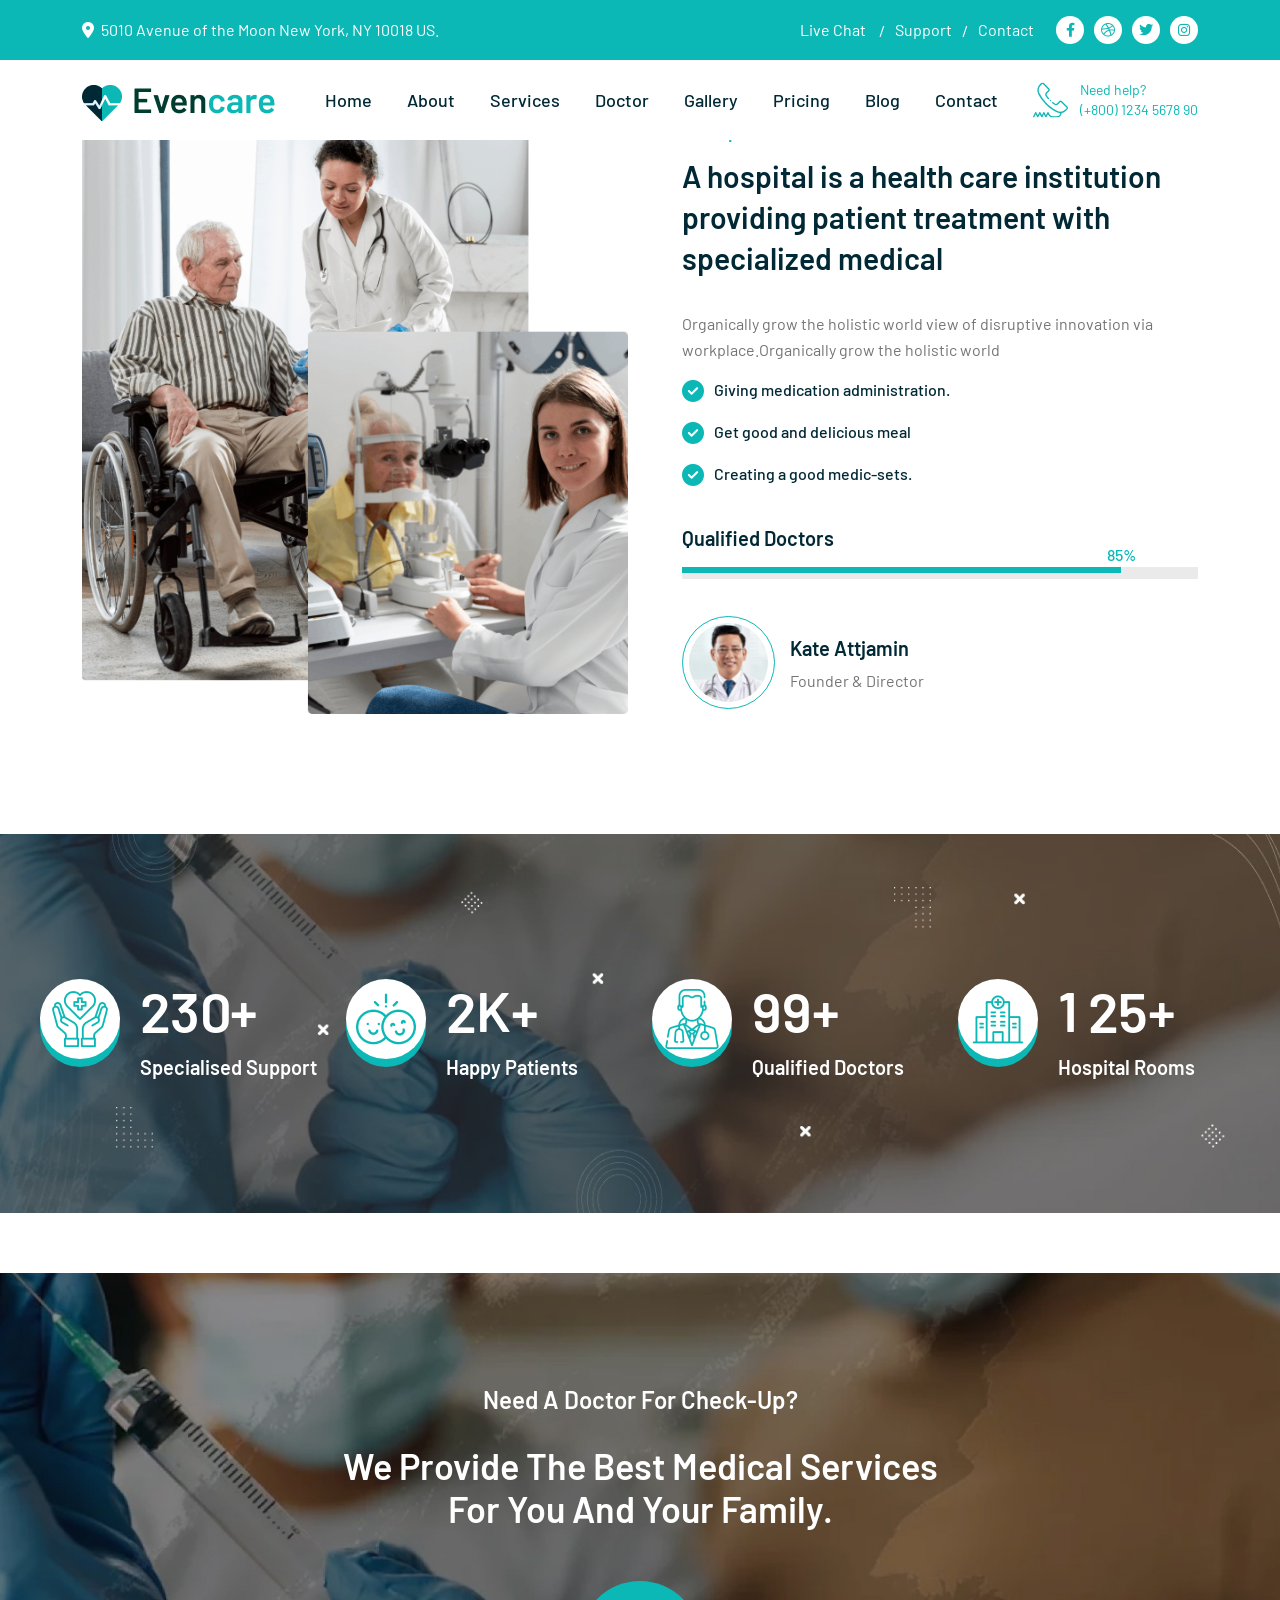
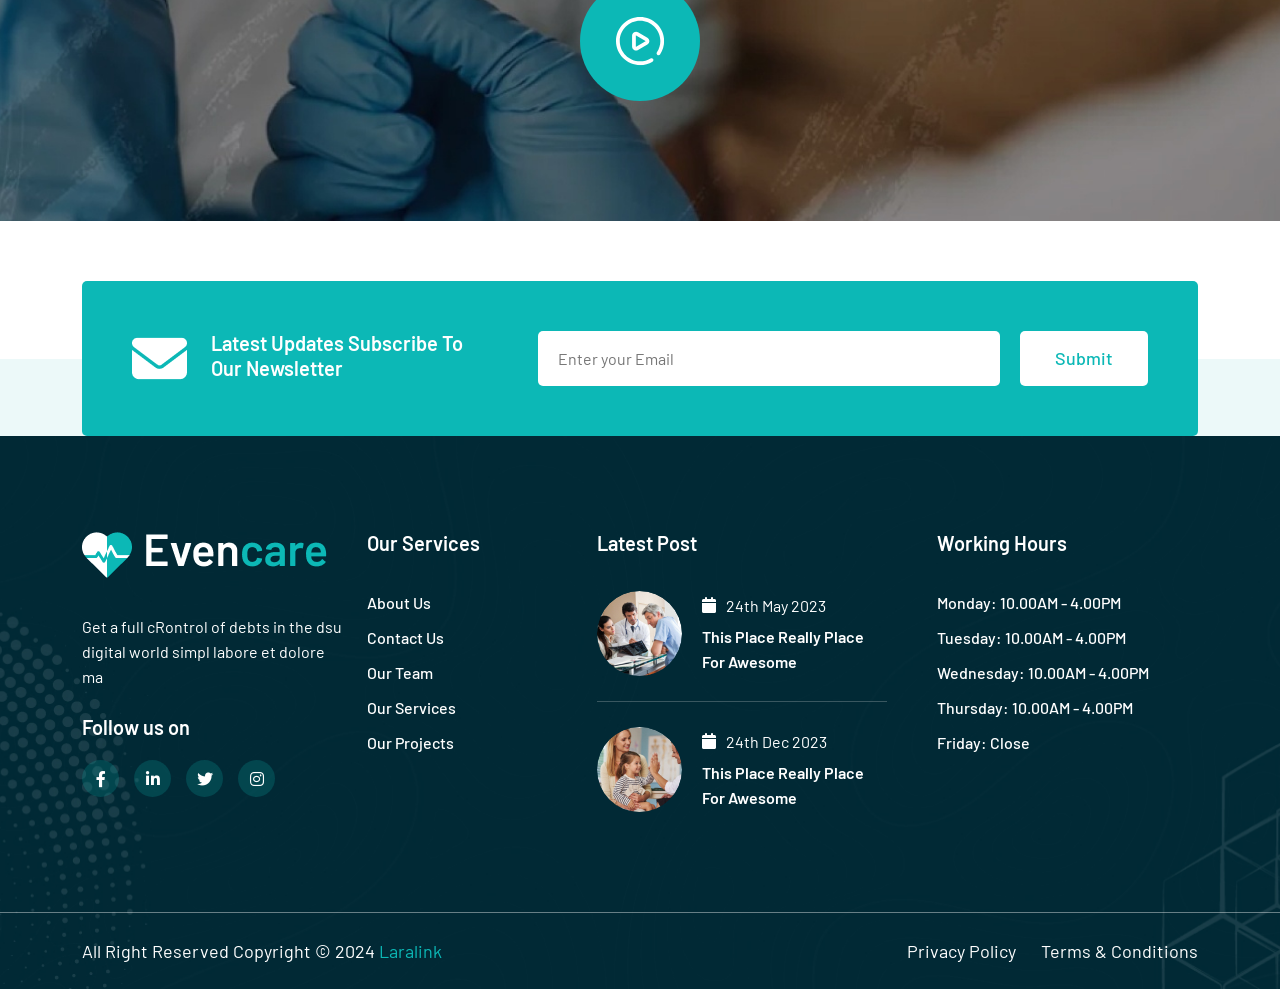
==== commit ae47bf82: "Add spacing between sections on about page" ====
--- a/about.html
+++ b/about.html
@@ -24,6 +24,7 @@
     <style>
       .cs_preloader { animation: autoHidePreloader 0.5s 3s forwards; }
       @keyframes autoHidePreloader { to { opacity: 0; visibility: hidden; pointer-events: none; } }
+      .section-gap { margin-top: 60px; }
     </style>
   </head>
   <body>
@@ -209,7 +210,7 @@
   <!-- End Counter Section -->
 
   <!-- Start Video Block Section -->
-  <section class="cs_video_block cs_style_1 cs_primary_bg cs_bg_filed" data-src="assets/images/video_block_bg_1.jpeg">
+  <section class="cs_video_block cs_style_1 cs_primary_bg cs_bg_filed section-gap" data-src="assets/images/video_block_bg_1.jpeg">
     <div class="cs_height_120 cs_height_lg_80"></div>
     <div class="container">
       <div class="cs_section_heading cs_style_1 text-center">
@@ -226,7 +227,7 @@
   <!-- End Video Block Section -->
 
   <!-- Start Newsletter Section -->
-  <section class="cs_newsletter_1_wrap">
+  <section class="cs_newsletter_1_wrap section-gap">
     <div class="container">
       <div class="cs_newsletter cs_style_1 cs_accent_bg_v1 wow fadeIn">
         <div class="cs_newsletter_left d-flex gap-4">
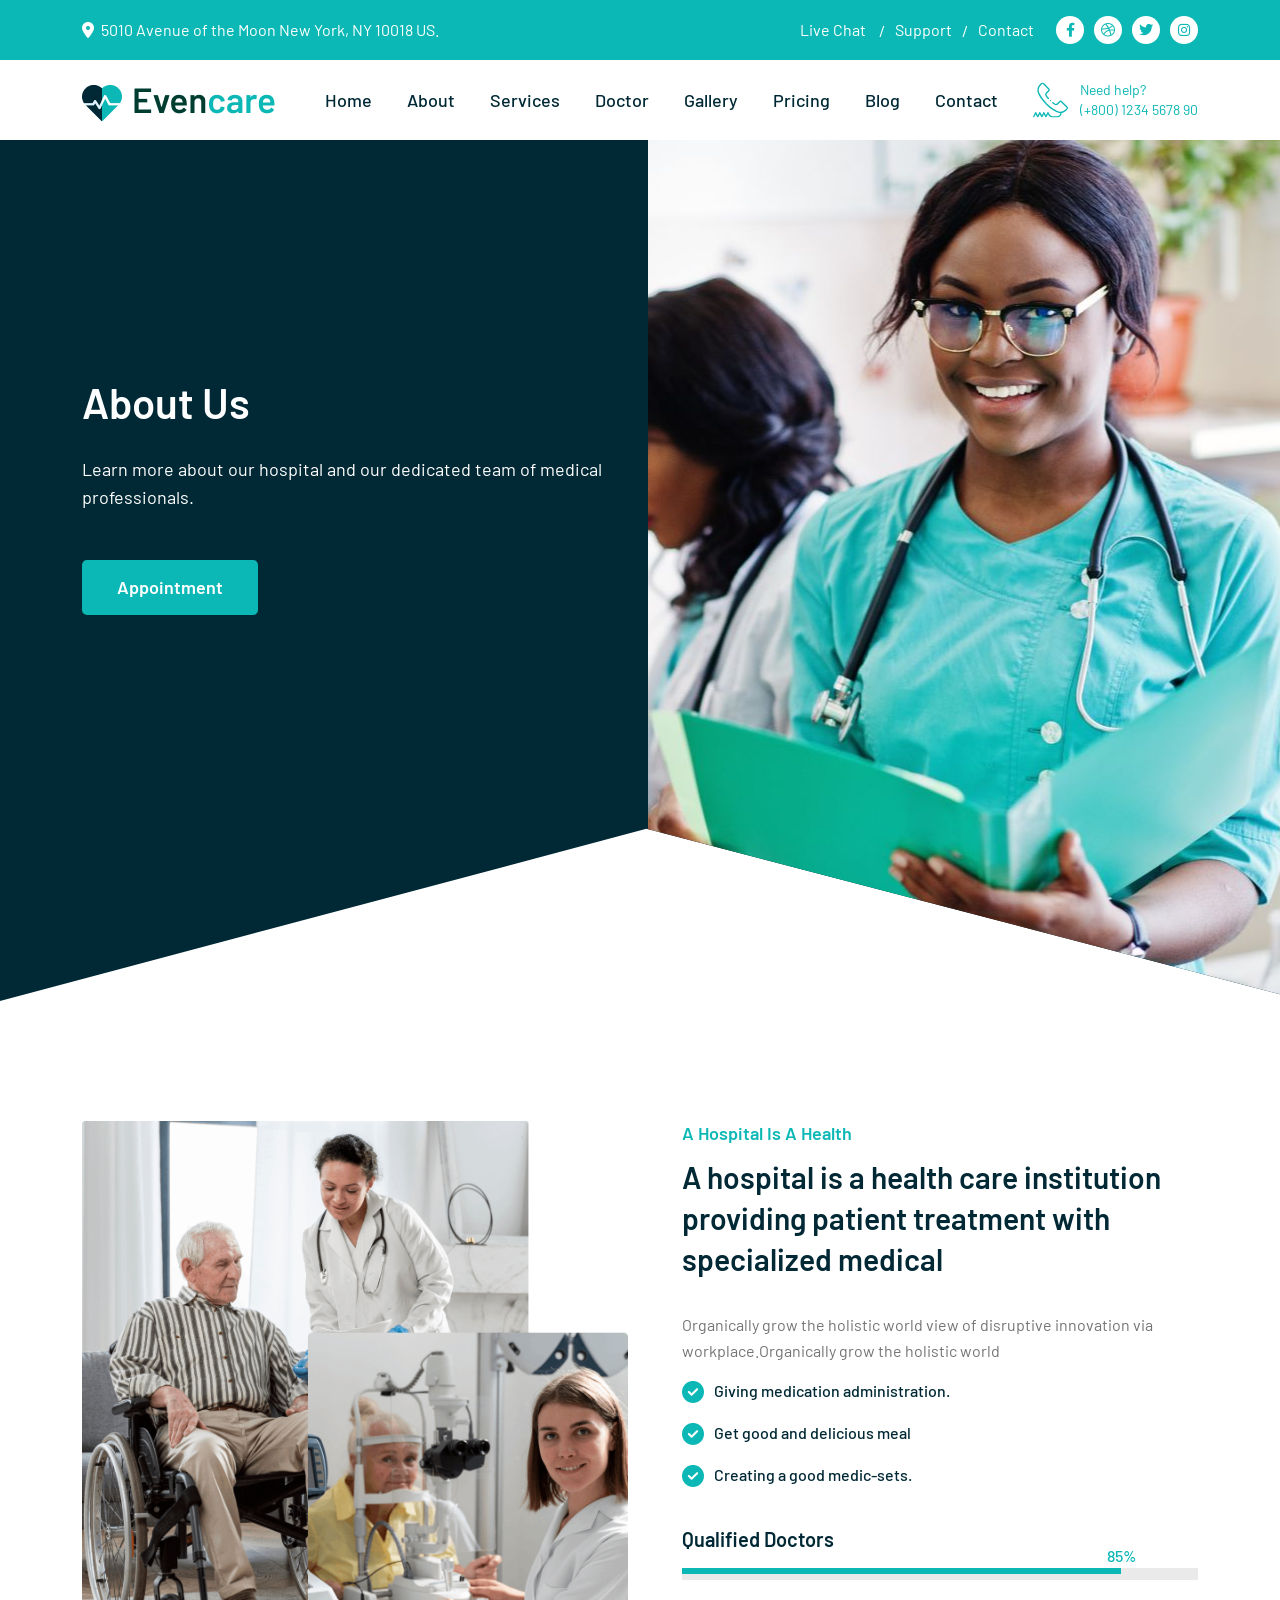
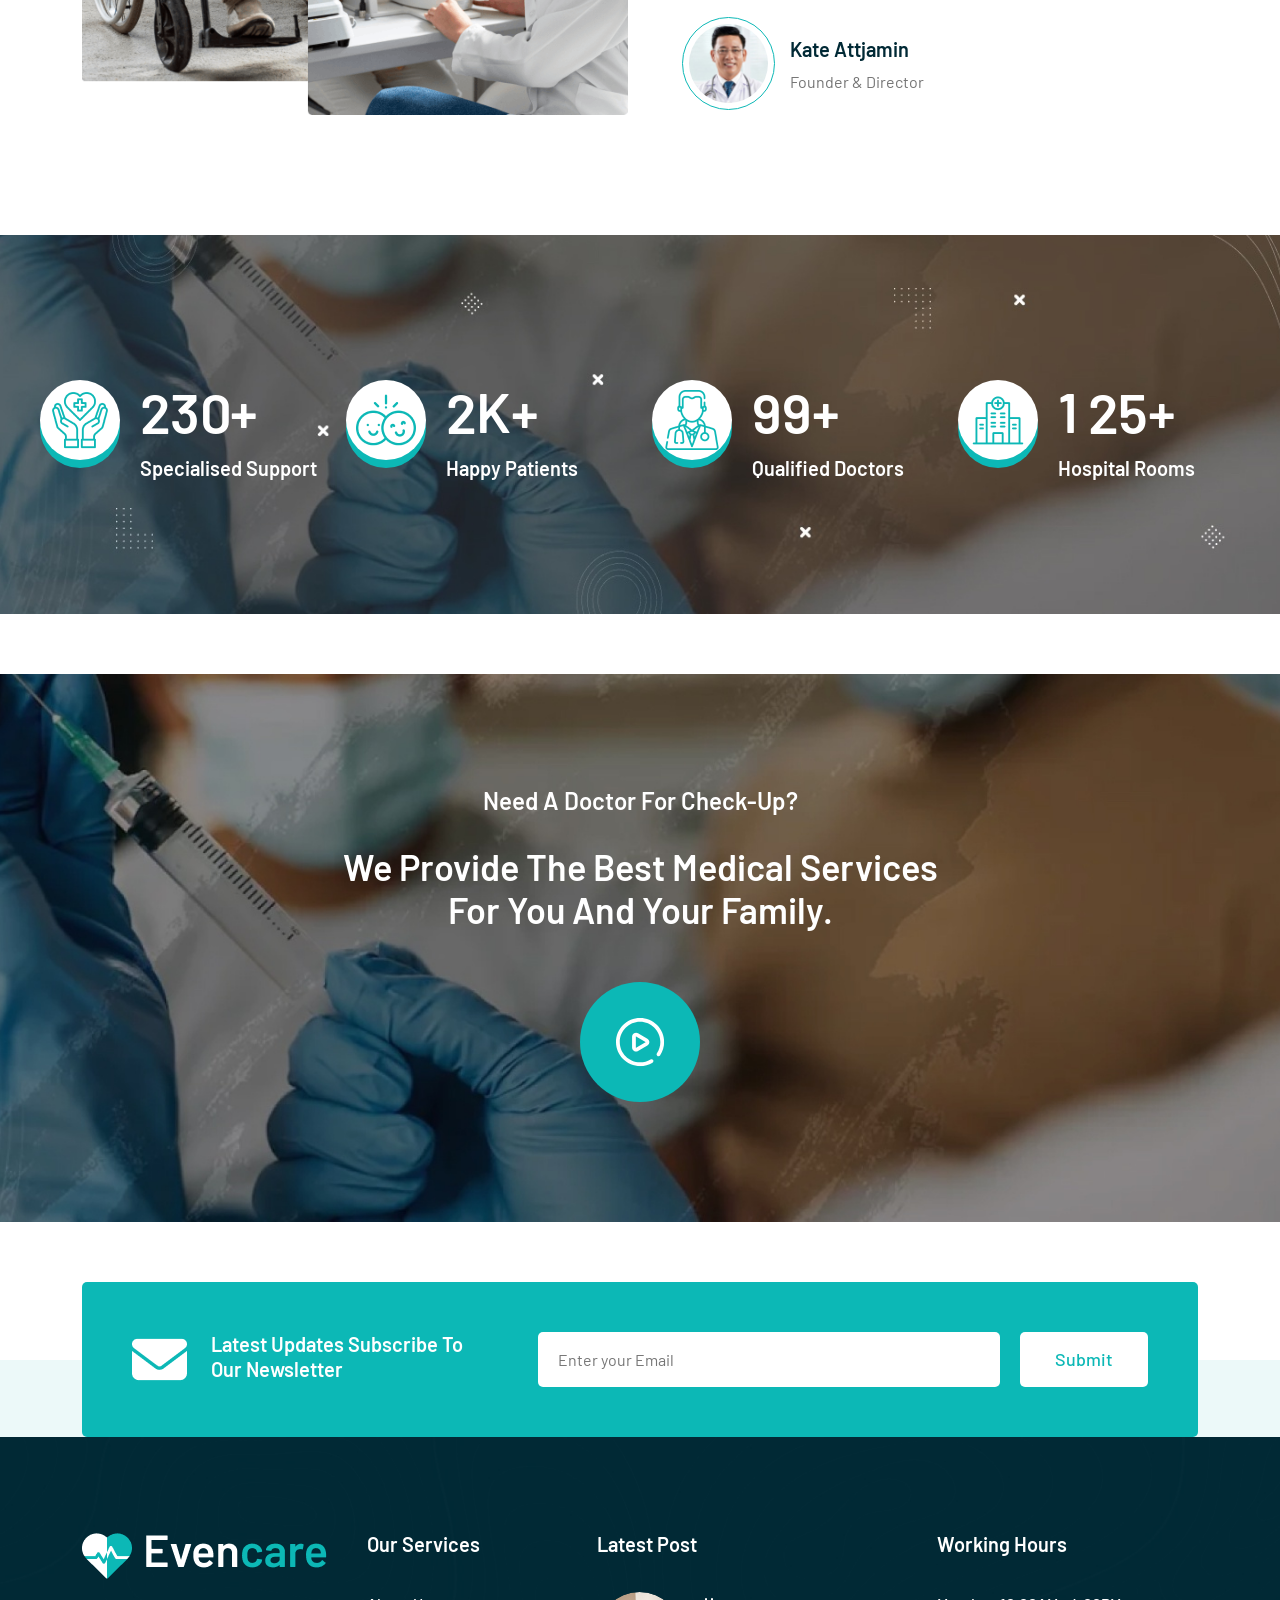
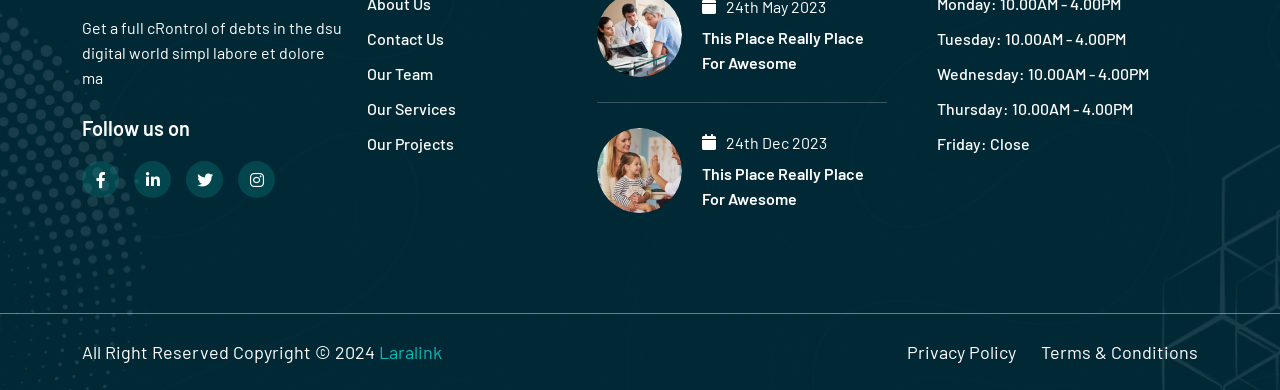
==== commit 6ede94ab: "Add hero banner to about.html" ====
--- a/about.html
+++ b/about.html
@@ -92,6 +92,28 @@
   </header>
   <!-- End Header Section -->
 
+  <!-- Start Page Banner -->
+  <section class="cs_hero cs_style_1 position-relative">
+    <div class="cs_hero_top cs_bg_filled cs_primary_bg">
+      <div class="container">
+        <div class="row cs_gap_y_30 align-items-center">
+          <div class="col-lg-6">
+            <div class="cs_hero_text">
+              <h1 class="cs_hero_title cs_fs_60 cs_semibold cs_white_color wow fadeInDown">About Us</h1>
+              <p class="cs_hero_subtitle cs_fs_18 cs_white_color">Learn more about our hospital and our dedicated team of medical professionals.</p>
+              <a href="appointment.html" class="cs_btn cs_style_1 cs_fs_18 cs_semibold cs_accent_bg_v1 cs_white_color">Appointment</a>
+            </div>
+          </div>
+          <div class="col-lg-6">
+            <div class="cs_hero_thumb cs_bg_filled" data-src="assets/images/hero_img_1.jpeg">
+            </div>
+          </div>
+        </div>
+      </div>
+    </div>
+  </section>
+  <!-- End Page Banner -->
+
   <!-- Start About Section -->
    <section class="cs_about cs_style_1" id="about">
     <div class="cs_height_120 cs_height_lg_80"></div>
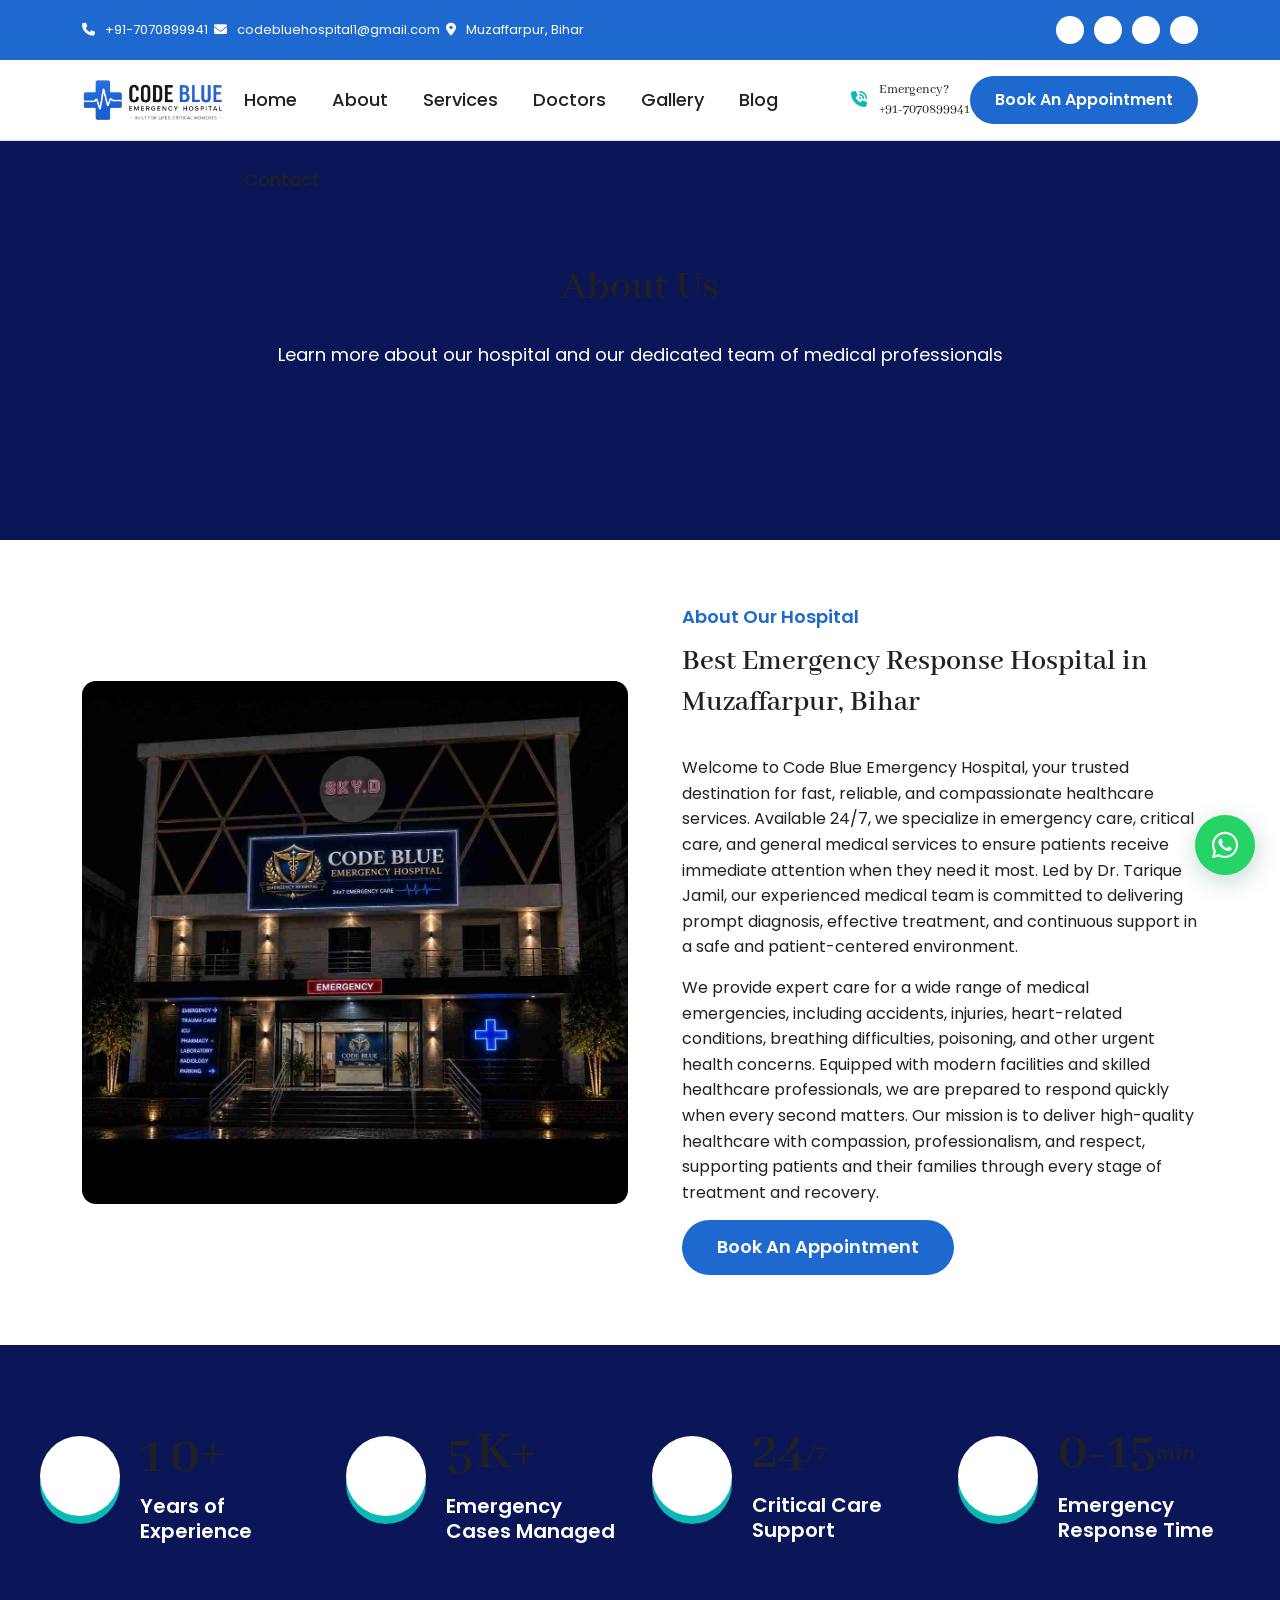
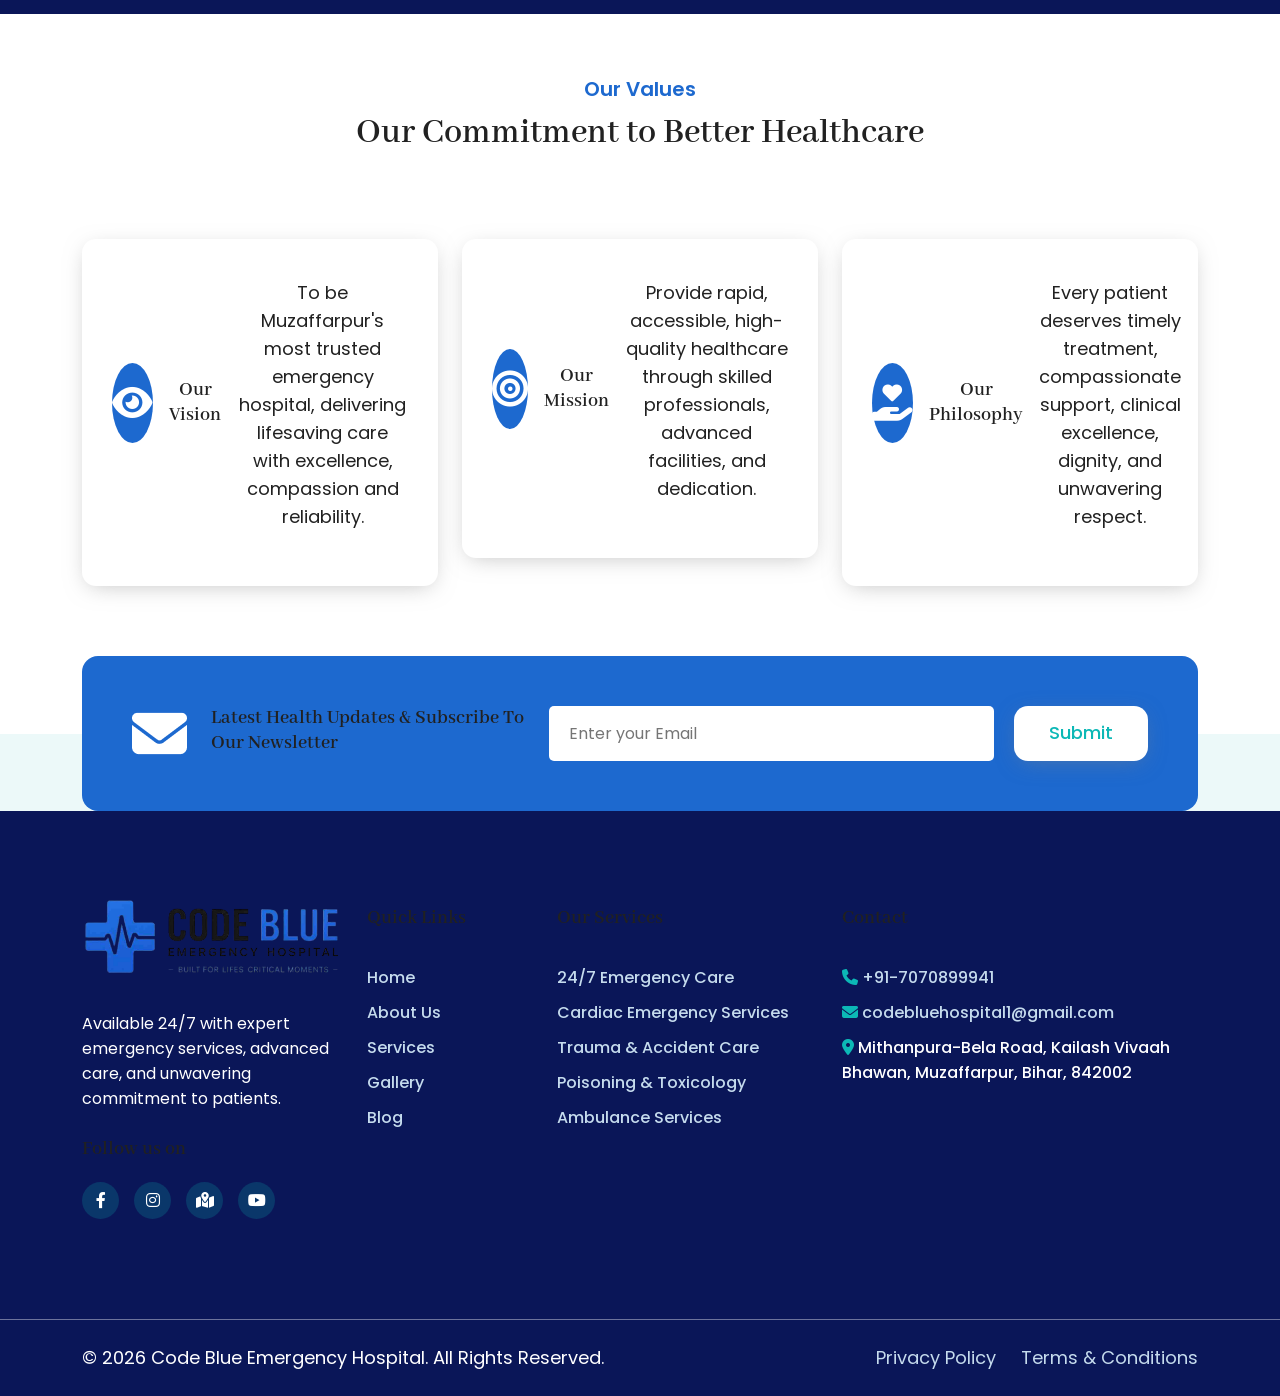
==== commit 6b74aa86: "Complete Code Blue Hospital redesign: fix CSS bugs, update all images, clean testimonials, fix backg" ====
--- a/about.html
+++ b/about.html
@@ -1,15 +1,12 @@
 <!DOCTYPE html>
 <html class="no-js" lang="en">
   <head>
-    <!-- Meta Tags -->
     <meta charset="utf-8">
     <meta http-equiv="x-ua-compatible" content="ie=edge">
     <meta name="viewport" content="width=device-width, initial-scale=1">
-    <meta name="author" content="Laralink">
-    <!-- Favicon Icon -->
-    <link rel="icon" href="assets/images/icons/favicon.png">
-    <!-- Site Title -->
-    <title>Evencare - About</title>
+    <meta name="author" content="Code Blue Emergency Hospital">
+    <link rel="icon" href="assets/images/codeblue/cropped-Code-Blue-icon-32x32.png">
+    <title>About Us - Code Blue Emergency Hospital</title>
     <link rel="stylesheet" href="assets/css/bootstrap.min.css">
     <link rel="stylesheet" href="assets/css/fontawesome.min.css">
     <link rel="stylesheet" href="assets/css/animate.css">
@@ -17,59 +14,56 @@
     <link rel="stylesheet" href="assets/css/slick.min.css">
     <link rel="stylesheet" href="assets/css/light_gallery.min.css">
     <link rel="stylesheet" href="assets/css/odometer.css">
-    <link rel="stylesheet" href="assets/css/timepicker.min.css">
-    <link rel="stylesheet" href="assets/css/jquery-ui.min.css">
-    <link rel="stylesheet" href="assets/css/select2.min.css">
     <link rel="stylesheet" href="assets/css/style.css">
+    <link rel="stylesheet" href="assets/css/codeblue.css">
     <style>
       .cs_preloader { animation: autoHidePreloader 0.5s 3s forwards; }
       @keyframes autoHidePreloader { to { opacity: 0; visibility: hidden; pointer-events: none; } }
-      .section-gap { margin-top: 60px; }
     </style>
   </head>
   <body>
 
-  <!-- Start Header Section -->
+  <!-- Start Top Utility Bar -->
   <header class="cs_site_header cs_style_1 cs_sticky_header">
     <div class="cs_top_header cs_accent_bg_v1">
       <div class="container">
         <div class="cs_top_header_in">
           <div class="cs_top_header_left">
-           <div class="cs_top_nav cs_fs_16 cs_white_color">
-              <i class="fa-solid fa-location-dot"></i>5010 Avenue of the Moon New York, NY 10018 US.
+            <div class="cs_top_nav cs_fs_16 cs_white_color">
+              <a href="tel:+917070899941" class="cs_white_color"><i class="fa-solid fa-phone"></i> +91-7070899941</a>
+              &nbsp;&nbsp;
+              <a href="mailto:codebluehospital1@gmail.com" class="cs_white_color"><i class="fa-solid fa-envelope"></i> codebluehospital1@gmail.com</a>
+              &nbsp;&nbsp;
+              <span><i class="fa-solid fa-location-dot"></i> Muzaffarpur, Bihar</span>
             </div>
           </div>
           <div class="cs_top_header_right">
-            <ul class="cs_top_nav  cs_mp0">
-              <li><a href="#">Live Chat </a></li>
-              <li><a href="#">Support</a></li>
-              <li><a href="#">Contact</a></li>
-            </ul>
             <div class="cs_social_btns cs_style_1">
-              <a href="https://www.facebook.com/" target="_blank"> <i class="fa-brands fa-facebook-f"></i></a>
-              <a href="https://dribbble.com/" target="_blank"> <i class="fa-brands fa-dribbble"></i></a>
-              <a href="https://twitter.com/" target="_blank"><i class="fa-brands fa-twitter"></i></a>
-              <a href="https://www.instagram.com/" target="_blank"><i class="fa-brands fa-instagram"></i></a>
-            </div>
-          </div>
-        </div>
-      </div>
-    </div>
+              <a href="https://www.facebook.com/profile.php?id=61590314117148#" target="_blank"><i class="fa-brands fa-facebook-f"></i></a>
+              <a href="https://www.instagram.com/code_blue_emergency_hospital" target="_blank"><i class="fa-brands fa-instagram"></i></a>
+              <a href="https://maps.app.goo.gl/DeEyWCRNxr993ks66" target="_blank"><i class="fa-solid fa-map-location-dot"></i></a>
+              <a href="https://youtube.com/channel/UCXoJX2NYa7jBwwtGiRiJI0w" target="_blank"><i class="fa-brands fa-youtube"></i></a>
+            </div>
+          </div>
+        </div>
+      </div>
+    </div>
+    <!-- End Top Utility Bar -->
+    <!-- Start Header Nav -->
     <div class="cs_main_header">
       <div class="container">
         <div class="cs_main_header_in">
           <div class="cs_main_header_left">
             <a class="cs_site_branding" href="index.html">
-              <img src="assets/images/logo.png" alt="Logo">
+              <img src="assets/images/codeblue/Code-Blue-logo.png" alt="Code Blue Emergency Hospital">
             </a>
             <div class="cs_nav cs_primary_font">
               <ul class="cs_nav_list cs_fs_18">
                 <li><a href="index.html">Home</a></li>
                 <li><a href="about.html">About</a></li>
                 <li><a href="services.html">Services</a></li>
-                <li><a href="doctors.html">Doctor</a></li>
+                <li><a href="doctors.html">Doctors</a></li>
                 <li><a href="gallery.html">Gallery</a></li>
-                <li><a href="pricing.html">Pricing</a></li>
                 <li><a href="blog.html">Blog</a></li>
                 <li><a href="contact.html">Contact</a></li>
               </ul>
@@ -78,13 +72,14 @@
           <div class="cs_main_header_right cs_accent_color_v1">
             <div class="cs_header_contact">
               <div class="cs_header_contact_icon text-accent">
-               <img src="assets/images/icons/phone_icon_3.svg" alt="">
+                <i class="fa-solid fa-phone-volume"></i>
               </div>
               <div class="cs_header_contact_right">
-                <h3 class="cs_fs_14 cs_normal cs_accent_color_v1 mb-0">Need help?</h3>
-                <h3 class="cs_fs_14 cs_normal cs_accent_color_v1 mb-0">(+800) 1234 5678 90</h3>
+                <h3 class="cs_fs_14 cs_normal cs_accent_color_v1 mb-0">Emergency?</h3>
+                <h3 class="cs_fs_14 cs_normal cs_accent_color_v1 mb-0">+91-7070899941</h3>
               </div>
             </div>
+            <a href="tel:+917070899941" class="cs_btn cs_style_1 cs_fs_16 cs_semibold cs_accent_bg_v1 cs_white_color">Book An Appointment</a>
           </div>
         </div>
       </div>
@@ -92,79 +87,41 @@
   </header>
   <!-- End Header Section -->
 
-  <!-- Start Page Banner -->
-  <section class="cs_hero cs_style_1 position-relative">
-    <div class="cs_hero_top cs_bg_filled cs_primary_bg">
+  <!-- Start Hero Section -->
+  <section class="cs_hero cs_style_1 position-relative" style="background-color: #0a1658;">
+    <div class="cs_hero_top">
       <div class="container">
-        <div class="row cs_gap_y_30 align-items-center">
-          <div class="col-lg-6">
-            <div class="cs_hero_text">
-              <h1 class="cs_hero_title cs_fs_60 cs_semibold cs_white_color wow fadeInDown">About Us</h1>
-              <p class="cs_hero_subtitle cs_fs_18 cs_white_color">Learn more about our hospital and our dedicated team of medical professionals.</p>
-              <a href="appointment.html" class="cs_btn cs_style_1 cs_fs_18 cs_semibold cs_accent_bg_v1 cs_white_color">Appointment</a>
-            </div>
-          </div>
-          <div class="col-lg-6">
-            <div class="cs_hero_thumb cs_bg_filled" data-src="assets/images/hero_img_1.jpeg">
-            </div>
-          </div>
-        </div>
-      </div>
-    </div>
-  </section>
-  <!-- End Page Banner -->
+        <div class="row align-items-center" style="min-height: 400px;">
+          <div class="col-lg-12 text-center">
+            <h1 class="cs_hero_title cs_fs_60 cs_semibold cs_white_color wow fadeInDown">About Us</h1>
+            <p class="cs_hero_subtitle cs_fs_18 cs_white_color">Learn more about our hospital and our dedicated team of medical professionals</p>
+          </div>
+        </div>
+      </div>
+    </div>
+  </section>
+  <!-- End Hero Section -->
 
   <!-- Start About Section -->
-   <section class="cs_about cs_style_1" id="about">
+  <section class="cs_about cs_style_1" id="about">
     <div class="cs_height_120 cs_height_lg_80"></div>
     <div class="container">
       <div class="row cs_gap_y_40 align-items-center">
         <div class="col-lg-6">
           <div class="cs_about_thumb wow fadeInLeft">
-            <img src="assets/images/about_left.png" alt="About Thumb">
+            <img src="assets/images/codeblue/Code-Blue-Hospital-1.jpeg" alt="Code Blue Emergency Hospital">
           </div>
         </div>
         <div class="col-lg-6">
           <div class="cs_pl_30">
             <div class="cs_section_heading cs_style_1">
-              <h3 class="cs_section_title_up cs_accent_color_v1 cs_semibold cs_fs_18">A Hospital is a Health</h3>
-              <h2 class="cs_section_title cs_semibold cs_fs_35 mb-0">A hospital is a health care institution providing patient treatment with specialized medical</h2>
+              <h3 class="cs_section_title_up cs_accent_color_v1 cs_semibold cs_fs_18">About Our Hospital</h3>
+              <h2 class="cs_section_title cs_semibold cs_fs_35 mb-0">Best Emergency Response Hospital in Muzaffarpur, Bihar</h2>
             </div>
             <div class="cs_height_32 cs_height_lg_20"></div>
-              <p class="cs_about_text">Organically grow the holistic world view of disruptive innovation via workplace.Organically grow the holistic world</p>
-            <ul class="cs_list cs_style_1 cs_mp0 cs_primary_color cs_medium">
-              <li>
-                <i class="fa-solid fa-circle-check cs_accent_color_v1"></i>
-                Giving medication administration.</li>
-              <li>
-                <i class="fa-solid fa-circle-check cs_accent_color_v1"></i>
-                Get good and delicious meal</li>
-              <li>
-                <i class="fa-solid fa-circle-check cs_accent_color_v1"></i>
-                Creating a good medic-sets.
-              </li>
-            </ul>
-              <div class="cs_review_progress_wrap">
-                <div class="cs_progress_text">
-                  <h3 class="cs_fs_20 cs_semibold mb-0">Qualified Doctors</h3>
-                </div>
-                <div class="cs_progress_container">
-                  <div class="cs_progress" data-progress="85">
-                    <div class="cs_progress_percentage">
-                      <div class="progress_value"><span>85%</span></div>
-                    </div>
-                  </div>
-                </div>
-              </div>
-              <div class="cs_author_card">
-                <div class="cs_author_thumb cs_center">
-                  <img src="assets/images/avatar_1.jpeg" alt="Author">
-                </div>
-                <div class="cs_author_info">
-                  <h3 class="cs_author_title cs_fs_20 cs_semibold">Kate Attjamin</h3>
-                  <p class="mb-0">Founder & Director</p>
-                </div>
-              </div>
+            <p class="cs_about_text">Welcome to Code Blue Emergency Hospital, your trusted destination for fast, reliable, and compassionate healthcare services. Available 24/7, we specialize in emergency care, critical care, and general medical services to ensure patients receive immediate attention when they need it most. Led by Dr. Tarique Jamil, our experienced medical team is committed to delivering prompt diagnosis, effective treatment, and continuous support in a safe and patient-centered environment.</p>
+            <p class="cs_about_text">We provide expert care for a wide range of medical emergencies, including accidents, injuries, heart-related conditions, breathing difficulties, poisoning, and other urgent health concerns. Equipped with modern facilities and skilled healthcare professionals, we are prepared to respond quickly when every second matters. Our mission is to deliver high-quality healthcare with compassion, professionalism, and respect, supporting patients and their families through every stage of treatment and recovery.</p>
+            <a href="tel:+917070899941" class="cs_btn cs_style_1 cs_fs_18 cs_semibold cs_accent_bg_v1 cs_white_color">Book An Appointment</a>
           </div>
         </div>
       </div>
@@ -174,54 +131,51 @@
   <!-- End About Section -->
 
   <!-- Start Counter Section -->
-  <section class="cs_counting cs_bg_filed cs_primary_bg" data-src="assets/images/counter_bg.jpeg">
+  <section class="cs_counting">
     <div class="cs_height_133 cs_height_lg_80"></div>
     <div class="container-fluid">
       <div class="row cs_gap_y_40 align-items-center justify-content-between">
         <div class="col-xl-3 col-md-6">
           <div class="cs_funfact cs_style_1">
             <div class="cs_funfact_icon cs_center">
-              <img src="assets/images/icons/funfact_icon_1.png" alt="Icon">
+              <i class="fa-solid fa-calendar-check cs_white_color" style="font-size: 40px;"></i>
             </div>
             <div class="cs_funfact_text">
-              <h2 class="cs_counter_number cs_fs_65 cs_white_color d-flex align-items-center cs_semibold"><span
-                  data-count-to="230" class="odometer"></span>+</h2>
-              <p class="cs_counter_title cs_fs_24 cs_semibold cs_white_color mb-0">Specialised Support</p>
+              <h2 class="cs_counter_number cs_fs_65 cs_white_color d-flex align-items-center cs_semibold"><span data-count-to="10" class="odometer"></span>+</h2>
+              <p class="cs_counter_title cs_fs_24 cs_semibold cs_white_color mb-0">Years of Experience</p>
             </div>
           </div>
         </div>
         <div class="col-xl-3 col-md-6">
           <div class="cs_funfact cs_style_1">
             <div class="cs_funfact_icon cs_center">
-              <img src="assets/images/icons/funfact_icon_2.png" alt="Icon">
+              <i class="fa-solid fa-user-injured cs_white_color" style="font-size: 40px;"></i>
             </div>
             <div class="cs_funfact_text">
-              <h2 class="cs_counter_number cs_fs_65 cs_white_color d-flex align-items-center cs_semibold"><span data-count-to="2" class="odometer"></span>K+</h2>
-              <p class="cs_counter_title cs_fs_24 cs_semibold cs_white_color mb-0">Happy Patients</p>
+              <h2 class="cs_counter_number cs_fs_65 cs_white_color d-flex align-items-center cs_semibold"><span data-count-to="5" class="odometer"></span>K+</h2>
+              <p class="cs_counter_title cs_fs_24 cs_semibold cs_white_color mb-0">Emergency Cases Managed</p>
             </div>
           </div>
         </div>
         <div class="col-xl-3 col-md-6">
           <div class="cs_funfact cs_style_1">
             <div class="cs_funfact_icon cs_center">
-              <img src="assets/images/icons/funfact_icon_3.png" alt="Icon">
+              <i class="fa-solid fa-heart-pulse cs_white_color" style="font-size: 40px;"></i>
             </div>
             <div class="cs_funfact_text">
-              <h2 class="cs_counter_number cs_fs_65 cs_white_color d-flex align-items-center cs_semibold"><span
-                  data-count-to="99" class="odometer"></span>+</h2>
-              <p class="cs_counter_title cs_fs_24 cs_semibold cs_white_color mb-0">Qualified Doctors</p>
+              <h2 class="cs_counter_number cs_fs_65 cs_white_color d-flex align-items-center cs_semibold">24<span class="cs_fs_30">/7</span></h2>
+              <p class="cs_counter_title cs_fs_24 cs_semibold cs_white_color mb-0">Critical Care Support</p>
             </div>
           </div>
         </div>
         <div class="col-xl-3 col-md-6">
           <div class="cs_funfact cs_style_1">
             <div class="cs_funfact_icon cs_center">
-              <img src="assets/images/icons/funfact_icon_4.png" alt="Icon">
+              <i class="fa-solid fa-gauge-high cs_white_color" style="font-size: 40px;"></i>
             </div>
             <div class="cs_funfact_text">
-              <h2 class="cs_counter_number cs_fs_65 cs_white_color d-flex align-items-center cs_semibold"><span
-                  data-count-to="125" class="odometer"></span>+</h2>
-              <p class="cs_counter_title cs_fs_24 cs_semibold cs_white_color mb-0">Hospital Rooms</p>
+              <h2 class="cs_counter_number cs_fs_65 cs_white_color d-flex align-items-center cs_semibold">0-15<span class="cs_fs_30">min</span></h2>
+              <p class="cs_counter_title cs_fs_24 cs_semibold cs_white_color mb-0">Emergency Response Time</p>
             </div>
           </div>
         </div>
@@ -231,32 +185,58 @@
   </section>
   <!-- End Counter Section -->
 
-  <!-- Start Video Block Section -->
-  <section class="cs_video_block cs_style_1 cs_primary_bg cs_bg_filed section-gap" data-src="assets/images/video_block_bg_1.jpeg">
+  <!-- Start Our Commitment Section -->
+  <section id="commitment">
     <div class="cs_height_120 cs_height_lg_80"></div>
     <div class="container">
       <div class="cs_section_heading cs_style_1 text-center">
-        <h3 class="cs_section_title_up cs_white_color cs_semibold cs_fs_30">Need a Doctor for Check-up?</h3>
-        <h2 class="cs_section_title cs_semibold cs_fs_45 cs_white_color wow fadeInDown mb-0">We Provide The Best Medical Services <br> For You And Your Family.</h2>
-      </div>
-      <div class="cs_height_50 cs_height_lg_40"></div>
-      <a href="https://www.youtube.com/embed/2MEy18SPIDM" class="cs_player_btn cs_center cs_accent_bg_v1 cs_radius_50 cs_video_open">
-        <img src="assets/images/icons/play_icon.svg" alt="Icon">
-      </a>
+        <h3 class="cs_section_title_up cs_accent_color_v1 cs_semibold cs_fs_24">Our Values</h3>
+        <h2 class="cs_section_title cs_semibold cs_fs_45 wow fadeInUp">Our Commitment to Better Healthcare</h2>
+      </div>
+      <div class="cs_height_63 cs_height_lg_40"></div>
+      <div class="row cs_gap_y_30">
+        <div class="col-lg-4">
+          <div class="cs_iconbox cs_style_2 cs_white_bg cs_radius_5 text-center" style="padding: 40px 30px;">
+            <div class="cs_iconbox_icon cs_accent_bg_v1 cs_white_color cs_center" style="width: 80px; height: 80px; border-radius: 50%; margin: 0 auto 20px;">
+              <i class="fa-solid fa-eye" style="font-size: 36px;"></i>
+            </div>
+            <h3 class="cs_iconbox_title cs_fs_24 cs_semibold">Our Vision</h3>
+            <p class="cs_iconbox_subtitle cs_fs_18">To be Muzaffarpur's most trusted emergency hospital, delivering lifesaving care with excellence, compassion and reliability.</p>
+          </div>
+        </div>
+        <div class="col-lg-4">
+          <div class="cs_iconbox cs_style_2 cs_white_bg cs_radius_5 text-center" style="padding: 40px 30px;">
+            <div class="cs_iconbox_icon cs_accent_bg_v1 cs_white_color cs_center" style="width: 80px; height: 80px; border-radius: 50%; margin: 0 auto 20px;">
+              <i class="fa-solid fa-bullseye" style="font-size: 36px;"></i>
+            </div>
+            <h3 class="cs_iconbox_title cs_fs_24 cs_semibold">Our Mission</h3>
+            <p class="cs_iconbox_subtitle cs_fs_18">Provide rapid, accessible, high-quality healthcare through skilled professionals, advanced facilities, and dedication.</p>
+          </div>
+        </div>
+        <div class="col-lg-4">
+          <div class="cs_iconbox cs_style_2 cs_white_bg cs_radius_5 text-center" style="padding: 40px 30px;">
+            <div class="cs_iconbox_icon cs_accent_bg_v1 cs_white_color cs_center" style="width: 80px; height: 80px; border-radius: 50%; margin: 0 auto 20px;">
+              <i class="fa-solid fa-hand-holding-heart" style="font-size: 36px;"></i>
+            </div>
+            <h3 class="cs_iconbox_title cs_fs_24 cs_semibold">Our Philosophy</h3>
+            <p class="cs_iconbox_subtitle cs_fs_18">Every patient deserves timely treatment, compassionate support, clinical excellence, dignity, and unwavering respect.</p>
+          </div>
+        </div>
+      </div>
     </div>
     <div class="cs_height_120 cs_height_lg_80"></div>
   </section>
-  <!-- End Video Block Section -->
+  <!-- End Our Commitment Section -->
 
   <!-- Start Newsletter Section -->
-  <section class="cs_newsletter_1_wrap section-gap">
+  <section class="cs_newsletter_1_wrap">
     <div class="container">
       <div class="cs_newsletter cs_style_1 cs_accent_bg_v1 wow fadeIn">
         <div class="cs_newsletter_left d-flex gap-4">
           <div class="cs_newsletter_icon">
             <img src="assets/images/icons/envelop_icon.png" alt="Icon">
           </div>
-          <h2 class="cs_newsletter_title cs_fs_24 cs_semibold mb-0 cs_white_color">Latest Updates Subscribe To <br> Our Newsletter</h2>
+          <h2 class="cs_newsletter_title cs_fs_24 cs_semibold mb-0 cs_white_color">Latest Health Updates &amp; Subscribe To<br>Our Newsletter</h2>
         </div>
         <form action="#" class="cs_newsletter_form">
           <input type="text" name="email" class="cs_newsletter_form_field cs_radius_2" placeholder="Enter your Email">
@@ -267,87 +247,67 @@
   </section>
   <!-- End Newsletter Section -->
 
-  <!-- Start footer -->
-  <footer class="cs_footer cs_style_1 cs_bg_filed cs_primary_bg" data-src="assets/images/footer_bg.jpeg">
+  <!-- Start Footer -->
+  <footer class="cs_footer cs_style_1">
     <div class="container">
       <div class="cs_height_95 cs_height_lg_65"></div>
       <div class="cs_footer_main">
         <div class="row cs_gap_y_30">
           <div class="col-lg-3">
             <div class="cs_footer_widget cs_text_widget">
-              <img src="assets/images/footer_logo.png" alt="Logo">
-              <p class="cs_fs_18 cs_white_color">Get a full cRontrol of debts in the dsu digital world simpl labore et dolore ma</p>
+              <img src="assets/images/codeblue/Code-Blue-logo.png" alt="Code Blue Emergency Hospital">
+              <p class="cs_fs_18 cs_white_color">Available 24/7 with expert emergency services, advanced care, and unwavering commitment to patients.</p>
               <h3 class="cs_fs_24 cs_white_color cs_semibold">Follow us on</h3>
               <div class="cs_social_btns cs_style_1 cs_white_color">
-                <a href="https://www.facebook.com/" target="_blank"><i class="fa-brands fa-facebook-f"></i></a>
-                <a href="linkedin.com" target="_blank"><i class="fa-brands fa-linkedin-in"></i></a>
-                <a href="https://twitter.com/" target="_blank"><i class="fa-brands fa-twitter"></i></a>
-                <a href="https://www.instagram.com/" target="_blank"><i class="fa-brands fa-instagram"></i></a>
+                <a href="https://www.facebook.com/profile.php?id=61590314117148#" target="_blank"><i class="fa-brands fa-facebook-f"></i></a>
+                <a href="https://www.instagram.com/code_blue_emergency_hospital" target="_blank"><i class="fa-brands fa-instagram"></i></a>
+                <a href="https://maps.app.goo.gl/DeEyWCRNxr993ks66" target="_blank"><i class="fa-solid fa-map-location-dot"></i></a>
+                <a href="https://youtube.com/channel/UCXoJX2NYa7jBwwtGiRiJI0w" target="_blank"><i class="fa-brands fa-youtube"></i></a>
               </div>
             </div>
           </div>
           <div class="col-lg-2">
             <div class="cs_footer_widget cs_menu_widget">
-                  <h3 class="cs_footer_widget_title cs_fs_24 cs_semibold cs_white_color">Our Services</h3>
-                  <ul class="cs_fs_18 cs_white_color cs_fs_18 cs_medium cs_mp0">
-                    <li><a href="about.html">About Us</a></li>
-                    <li><a href="contact.html">Contact Us</a></li>
-                    <li><a href="doctors.html">Our Team</a></li>
-                    <li><a href="services.html">Our Services</a></li>
-                    <li><a href="gallery.html">Our Projects</a></li>
-                  </ul>
-                </div>
-              </div>
-              <div class="col-lg-4">
-                <div class="cs_footer_widget cs_post_widget">
-                  <h3 class="cs_footer_widget_title cs_fs_24 cs_semibold cs_white_color">Latest Post</h3>
-                  <article class="cs_post cs_style_2">
-                    <a href="blog.html" class="cs_post_thumb cs_zoom">
-                      <img src="assets/images/latest_post_1.jpeg" alt="Post Thumb" class="cs_zoom_in">
-                    </a>
-                    <div class="cs_post_info">
-                      <div class="cs_post_meta cs_white_color">
-                        <i class="fa-solid fa-calendar"></i>24th May 2023
-                      </div>
-                      <h3 class="cs_post_title cs_fs_18 cs_white_color cs_semibold mb-0"><a href="blog.html">This Place Really Place For Awesome</a></h3>
-                    </div>
-                  </article>
-                  <hr>
-                  <article class="cs_post cs_style_2">
-                    <a href="blog.html" class="cs_post_thumb cs_zoom">
-                      <img src="assets/images/latest_post_2.jpeg" alt="Post Thumb" class="cs_zoom_in">
-                    </a>
-                    <div class="cs_post_info">
-                      <div class="cs_post_meta cs_white_color">
-                        <i class="fa-solid fa-calendar"></i>24th Dec 2023
-                      </div>
-                      <h3 class="cs_post_title cs_fs_18 cs_white_color cs_semibold mb-0"><a href="blog.html">This Place Really Place For Awesome</a></h3>
-                    </div>
-                  </article>
-                </div>
-              </div>
-              <div class="col-lg-3">
-                <div class="cs_footer_widget cs_menu_widget">
-                  <h3 class="cs_footer_widget_title cs_fs_24 cs_semibold cs_white_color">Working Hours</h3>
-                  <ul class="cs_contact_info cs_fs_18 cs_white_color cs_medium cs_mp0">
-                    <li>Monday: 10.00AM - 4.00PM </li>
-                    <li>Tuesday: 10.00AM - 4.00PM </li>
-                    <li>Wednesday: 10.00AM - 4.00PM</li>
-                    <li>Thursday: 10.00AM - 4.00PM </li>
-                    <li>Friday: Close</li>
-                  </ul>
-                </div>
-              </div>
+              <h3 class="cs_footer_widget_title cs_fs_24 cs_semibold cs_white_color">Quick Links</h3>
+              <ul class="cs_fs_18 cs_white_color cs_medium cs_mp0">
+                <li><a href="index.html">Home</a></li>
+                <li><a href="about.html">About Us</a></li>
+                <li><a href="services.html">Services</a></li>
+                <li><a href="gallery.html">Gallery</a></li>
+                <li><a href="blog.html">Blog</a></li>
+              </ul>
+            </div>
+          </div>
+          <div class="col-lg-3">
+            <div class="cs_footer_widget cs_menu_widget">
+              <h3 class="cs_footer_widget_title cs_fs_24 cs_semibold cs_white_color">Our Services</h3>
+              <ul class="cs_fs_18 cs_white_color cs_medium cs_mp0">
+                <li><a href="services.html">24/7 Emergency Care</a></li>
+                <li><a href="services.html">Cardiac Emergency Services</a></li>
+                <li><a href="services.html">Trauma & Accident Care</a></li>
+                <li><a href="services.html">Poisoning & Toxicology</a></li>
+                <li><a href="services.html">Ambulance Services</a></li>
+              </ul>
+            </div>
+          </div>
+          <div class="col-lg-4">
+            <div class="cs_footer_widget cs_menu_widget">
+              <h3 class="cs_footer_widget_title cs_fs_24 cs_semibold cs_white_color">Contact</h3>
+              <ul class="cs_contact_info cs_fs_18 cs_white_color cs_medium cs_mp0">
+                <li><i class="fa-solid fa-phone cs_accent_color_v1"></i> <a href="tel:+917070899941" class="cs_white_color">+91-7070899941</a></li>
+                <li><i class="fa-solid fa-envelope cs_accent_color_v1"></i> <a href="mailto:codebluehospital1@gmail.com" class="cs_white_color">codebluehospital1@gmail.com</a></li>
+                <li><i class="fa-solid fa-location-dot cs_accent_color_v1"></i> Mithanpura-Bela Road, Kailash Vivaah Bhawan, Muzaffarpur, Bihar, 842002</li>
+              </ul>
+            </div>
+          </div>
         </div>
       </div>
     </div>
     <div class="cs_footer_bottom">
       <div class="container">
         <div class="cs_footer_bottom_text">
-          <div class="cs-copyright cs_fs_18 cs_white_color">All Right Reserved Copyright &copy; 2024 <a
-              href="https://themeforest.net/user/laralink" target="_blank" class="cs_profile_link cs_accent_color_v1">Laralink</a>
-          </div>
-          <ul class="cs_footer_links cs_mp0  cs_fs_18 cs_white_color">
+          <div class="cs-copyright cs_fs_18 cs_white_color">&copy; 2026 Code Blue Emergency Hospital. All Rights Reserved.</div>
+          <ul class="cs_footer_links cs_mp0 cs_fs_18 cs_white_color">
             <li><a href="#">Privacy Policy</a></li>
             <li><a href="#">Terms & Conditions</a></li>
           </ul>
@@ -355,9 +315,12 @@
       </div>
     </div>
   </footer>
-  <!-- End footer -->
-
-  <!-- Script -->
+  <!-- End Footer -->
+
+  <!-- WhatsApp Floating Button -->
+  <a href="https://wa.me/917070899941" target="_blank" class="cb-whatsapp-btn"><i class="fa-brands fa-whatsapp"></i></a>
+
+  <!-- Scripts -->
   <script src="assets/js/jquery-3.6.0.min.js"></script>
   <script src="assets/js/wow.min.js"></script>
   <script src="assets/js/jquery.slick.min.js"></script>
@@ -372,11 +335,9 @@
   <script src="assets/js/YTPlayer.min.js"></script>
   <script src="assets/js/main.js"></script>
   <script>
-    $('.cs_newsletter_form').on('submit', function(e) {
-      e.preventDefault();
-      alert('Thank you! You have been subscribed to our newsletter.');
-      this.reset();
-    });
+    $('.ca_appointment_form').on('submit', function(e) { e.preventDefault(); alert('Thank you! Your appointment request has been submitted.'); this.reset(); });
+    $('#cs_form').on('submit', function(e) { e.preventDefault(); alert('Thank you! Your message has been sent.'); this.reset(); });
+    $('.cs_newsletter_form').on('submit', function(e) { e.preventDefault(); alert('Thank you! You have been subscribed.'); this.reset(); });
   </script>
   </body>
 </html>
--- a/assets/css/codeblue.css
+++ b/assets/css/codeblue.css
@@ -0,0 +1,420 @@
+/* ============================================
+   Code Blue Emergency Hospital - Design System
+   ============================================ */
+
+@import url('https://fonts.googleapis.com/css2?family=Abhaya+Libre:wght@400;500;600;700;800&family=Poppins:wght@300;400;500;600;700&display=swap');
+
+:root {
+  --cb-deep-navy: #0a1658;
+  --cb-brand-blue: #1d69cf;
+  --cb-near-black: #212121;
+  --cb-off-white: #fafafa;
+  --cb-pure-white: #ffffff;
+  --cb-pale-blue: #f1f5ff;
+  --cb-light-blue: #c5dbed;
+  --cb-muted-slate: #8c90b4;
+  --cb-whatsapp: #25d366;
+
+  --cb-font-heading: 'Abhaya Libre', serif;
+  --cb-font-body: 'Poppins', sans-serif;
+
+  --cb-radius-sm: 4px;
+  --cb-radius-md: 6px;
+  --cb-radius-lg: 14px;
+  --cb-radius-xl: 16px;
+  --cb-radius-2xl: 20px;
+  --cb-radius-pill: 30px;
+  --cb-radius-full: 50%;
+
+  --cb-space-xs: 3px;
+  --cb-space-sm: 5px;
+  --cb-space-md-sm: 10px;
+  --cb-space-md: 15px;
+  --cb-space-md-lg: 20px;
+  --cb-space-lg: 30px;
+  --cb-space-xl: 50px;
+  --cb-space-2xl: 65px;
+  --cb-space-3xl: 70px;
+
+  --cb-shadow-card: 0px 5px 22px -6px rgba(131, 131, 131, 0.5);
+  --cb-shadow-dark: 0px 3px 10px 0px rgba(0, 0, 0, 0.2);
+  --cb-shadow-subtle: 0px 2px 14px -5px rgba(0, 0, 0, 0.5);
+  --cb-shadow-elevated: 0px 4px 10px 1px rgba(0, 0, 0, 0.54);
+  --cb-shadow-whatsapp: 1px 6px 24px 0px rgba(7, 94, 84, 0.24);
+}
+
+/* === Global Overrides === */
+body {
+  font-family: var(--cb-font-body) !important;
+  color: var(--cb-near-black) !important;
+  background: var(--cb-pure-white) !important;
+}
+
+h1, h2, h3, h4, h5, h6 {
+  font-family: var(--cb-font-heading) !important;
+  color: var(--cb-near-black) !important;
+}
+
+a {
+  color: var(--cb-brand-blue);
+  transition: all 0.3s ease;
+}
+a:hover {
+  color: var(--cb-deep-navy) !important;
+}
+
+.cs_top_header a,
+.cs_top_header .cs_social_btns a {
+  color: var(--cb-pure-white) !important;
+}
+.cs_top_header a:hover {
+  color: var(--cb-light-blue) !important;
+}
+
+.cs_footer a {
+  color: var(--cb-light-blue);
+}
+.cs_footer a:hover {
+  color: var(--cb-brand-blue) !important;
+}
+.cs_footer .cs_social_btns a {
+  color: var(--cb-pure-white);
+}
+.cs_footer .cs_social_btns a:hover {
+  color: var(--cb-brand-blue) !important;
+}
+
+.cs_hero a {
+  color: var(--cb-pure-white);
+}
+.cs_hero a:hover {
+  color: var(--cb-light-blue) !important;
+}
+
+/* === Header === */
+.cs_top_header {
+  background: var(--cb-deep-navy) !important;
+}
+
+.cs_main_header {
+  background: var(--cb-pure-white) !important;
+  border-bottom: 1px solid var(--cb-light-blue);
+}
+
+.cs_nav_list li a {
+  font-family: var(--cb-font-body) !important;
+  color: var(--cb-near-black) !important;
+  font-weight: 500;
+}
+
+.cs_nav_list li a:hover,
+.cs_nav_list li.active > a,
+.cs_nav_list li.active > a::after {
+  color: var(--cb-brand-blue) !important;
+}
+
+.cs_site_branding img {
+  max-height: 50px;
+}
+
+/* === Hero Section === */
+.cs_hero_top {
+  background: var(--cb-deep-navy) !important;
+}
+
+.cs_hero_title {
+  font-family: var(--cb-font-heading) !important;
+}
+
+.cs_hero_subtitle {
+  font-family: var(--cb-font-body) !important;
+}
+
+/* === Buttons === */
+.cs_btn {
+  border-radius: var(--cb-radius-pill) !important;
+  font-family: var(--cb-font-body) !important;
+  transition: all 0.3s ease;
+}
+
+.cs_accent_bg_v1,
+.cs_btn.cs_accent_bg_v1 {
+  background: var(--cb-brand-blue) !important;
+}
+
+.cs_btn:hover {
+  background: var(--cb-deep-navy) !important;
+  transform: translateY(-2px);
+  box-shadow: var(--cb-shadow-subtle);
+}
+
+/* === Section Headings === */
+.cs_section_title_up {
+  font-family: var(--cb-font-body) !important;
+  color: var(--cb-brand-blue) !important;
+  font-weight: 600;
+}
+
+.cs_section_title {
+  font-family: var(--cb-font-heading) !important;
+  color: var(--cb-near-black) !important;
+}
+
+/* === Cards === */
+.cs_card,
+.cs_white_bg,
+.cs_post_info {
+  border-radius: var(--cb-radius-lg) !important;
+  box-shadow: var(--cb-shadow-card) !important;
+  border: none !important;
+}
+
+.cs_card:hover,
+.cs_post:hover {
+  transform: translateY(-5px);
+  box-shadow: var(--cb-shadow-elevated) !important;
+}
+
+/* === About Section === */
+.cs_about .cs_about_thumb img {
+  border-radius: var(--cb-radius-lg);
+}
+
+/* === Progress Bar === */
+.cs_progress {
+  background: var(--cb-pale-blue) !important;
+  border-radius: var(--cb-radius-pill);
+}
+
+.cs_progress_percentage {
+  background: var(--cb-brand-blue) !important;
+  border-radius: var(--cb-radius-pill);
+}
+
+/* === Counter Section === */
+.cs_counting {
+  background-color: var(--cb-deep-navy) !important;
+}
+
+.cs_funfact_icon {
+  border-radius: var(--cb-radius-full);
+  background: rgba(255,255,255,0.1);
+}
+
+/* === Tabs === */
+.cs_tab_links li a {
+  border-radius: var(--cb-radius-lg);
+}
+
+.cs_tab_links li.active a,
+.cs_tab_links li.active {
+  background-color: var(--cb-brand-blue) !important;
+  color: var(--cb-pure-white) !important;
+}
+
+/* === Testimonial === */
+.cs_testimonial_info {
+  background-color: var(--cb-brand-blue) !important;
+  border-radius: var(--cb-radius-xl) !important;
+}
+
+.cs_rating_percentage {
+  background: var(--cb-pure-white) !important;
+}
+
+/* === Video Block === */
+.cs_video_block {
+  background-color: var(--cb-deep-navy) !important;
+}
+
+.cs_player_btn {
+  background: var(--cb-brand-blue) !important;
+}
+
+/* === Contact Form === */
+.cs_form_label {
+  font-family: var(--cb-font-body);
+  font-weight: 500;
+  color: var(--cb-near-black);
+  margin-bottom: 6px;
+  font-size: 14px;
+}
+
+.cs_form_field {
+  border: 1px solid var(--cb-light-blue) !important;
+  border-radius: var(--cb-radius-lg) !important;
+  font-family: var(--cb-font-body);
+}
+
+.cs_form_field:focus {
+  border-color: var(--cb-brand-blue) !important;
+  box-shadow: 0 0 0 3px rgba(29, 105, 207, 0.15);
+}
+
+.cs_contact_info_list li {
+  display: flex;
+  align-items: flex-start;
+  gap: 15px;
+  margin-bottom: 25px;
+}
+
+.cs_contact_info_icon {
+  width: 50px;
+  height: 50px;
+  min-width: 50px;
+  border-radius: var(--cb-radius-full);
+  display: flex;
+  align-items: center;
+  justify-content: center;
+  font-size: 20px;
+}
+
+/* === Newsletter === */
+.cs_newsletter {
+  background-color: var(--cb-brand-blue) !important;
+  border-radius: var(--cb-radius-xl) !important;
+}
+
+/* === Blog/Post === */
+
+.cs_post_thumb {
+  border-radius: var(--cb-radius-lg) !important;
+  overflow: hidden;
+}
+
+.cs_post_meta i,
+.cs_post_meta img {
+  color: var(--cb-brand-blue);
+}
+
+/* === Footer === */
+.cs_footer {
+  background-color: var(--cb-deep-navy) !important;
+}
+
+.cs_footer_widget_title {
+  font-family: var(--cb-font-heading) !important;
+}
+
+.cs_footer_links li a:hover {
+  color: var(--cb-brand-blue) !important;
+}
+
+/* === Accordian === */
+.cs_accordian.cs_white_bg {
+  border-radius: var(--cb-radius-lg) !important;
+  border: 1px solid var(--cb-light-blue) !important;
+}
+
+.cs_accordian.active .cs_accordian_head {
+  background-color: var(--cb-brand-blue) !important;
+  color: var(--cb-pure-white) !important;
+  border-radius: var(--cb-radius-lg);
+}
+
+/* === Author Card === */
+.cs_author_card {
+  border-radius: var(--cb-radius-lg);
+  border: 1px solid var(--cb-light-blue);
+}
+
+/* === Appointment === */
+.cs_select_1 {
+  border: 1px solid var(--cb-light-blue) !important;
+  border-radius: var(--cb-radius-lg) !important;
+}
+
+.cs_time,
+.cs_date {
+  border: 1px solid var(--cb-light-blue) !important;
+  border-radius: var(--cb-radius-lg) !important;
+}
+
+/* === WhatsApp Floating Button === */
+.cb-whatsapp-btn {
+  position: fixed;
+  bottom: 25px;
+  right: 25px;
+  width: 60px;
+  height: 60px;
+  background: var(--cb-whatsapp);
+  border-radius: var(--cb-radius-full);
+  display: flex;
+  align-items: center;
+  justify-content: center;
+  box-shadow: var(--cb-shadow-whatsapp);
+  z-index: 9999;
+  transition: all 0.3s ease;
+}
+
+.cb-whatsapp-btn:hover {
+  transform: scale(1.1);
+  box-shadow: 0px 6px 30px rgba(37, 211, 102, 0.4);
+}
+
+.cb-whatsapp-btn i {
+  color: var(--cb-pure-white);
+  font-size: 30px;
+}
+
+/* === Page Banner (inner pages) === */
+.cs_page_banner {
+  background: var(--cb-deep-navy);
+  padding: 100px 0 80px;
+  text-align: center;
+}
+
+.cs_page_banner h1 {
+  font-family: var(--cb-font-heading);
+  color: var(--cb-pure-white);
+  font-size: 60px;
+  font-weight: 600;
+}
+
+.cs_page_banner p {
+  font-family: var(--cb-font-body);
+  color: var(--cb-light-blue);
+  font-size: 18px;
+}
+
+/* === Section Spacing === */
+section {
+  padding: 0;
+}
+
+.cs_height_120 {
+  height: 70px !important;
+}
+
+.cs_height_133 {
+  height: 70px !important;
+}
+
+/* === Utility Bar === */
+.cs_top_header_left .cs_top_nav {
+  font-family: var(--cb-font-body) !important;
+  font-size: 13px !important;
+}
+
+/* === Sticky Header Fix === */
+.cs_sticky_header.cs_site_header {
+  background: var(--cb-pure-white);
+}
+
+/* === Scrollbar Styling === */
+::-webkit-scrollbar {
+  width: 8px;
+}
+
+::-webkit-scrollbar-track {
+  background: var(--cb-off-white);
+}
+
+::-webkit-scrollbar-thumb {
+  background: var(--cb-brand-blue);
+  border-radius: var(--cb-radius-pill);
+}
+
+::-webkit-scrollbar-thumb:hover {
+  background: var(--cb-deep-navy);
+}
